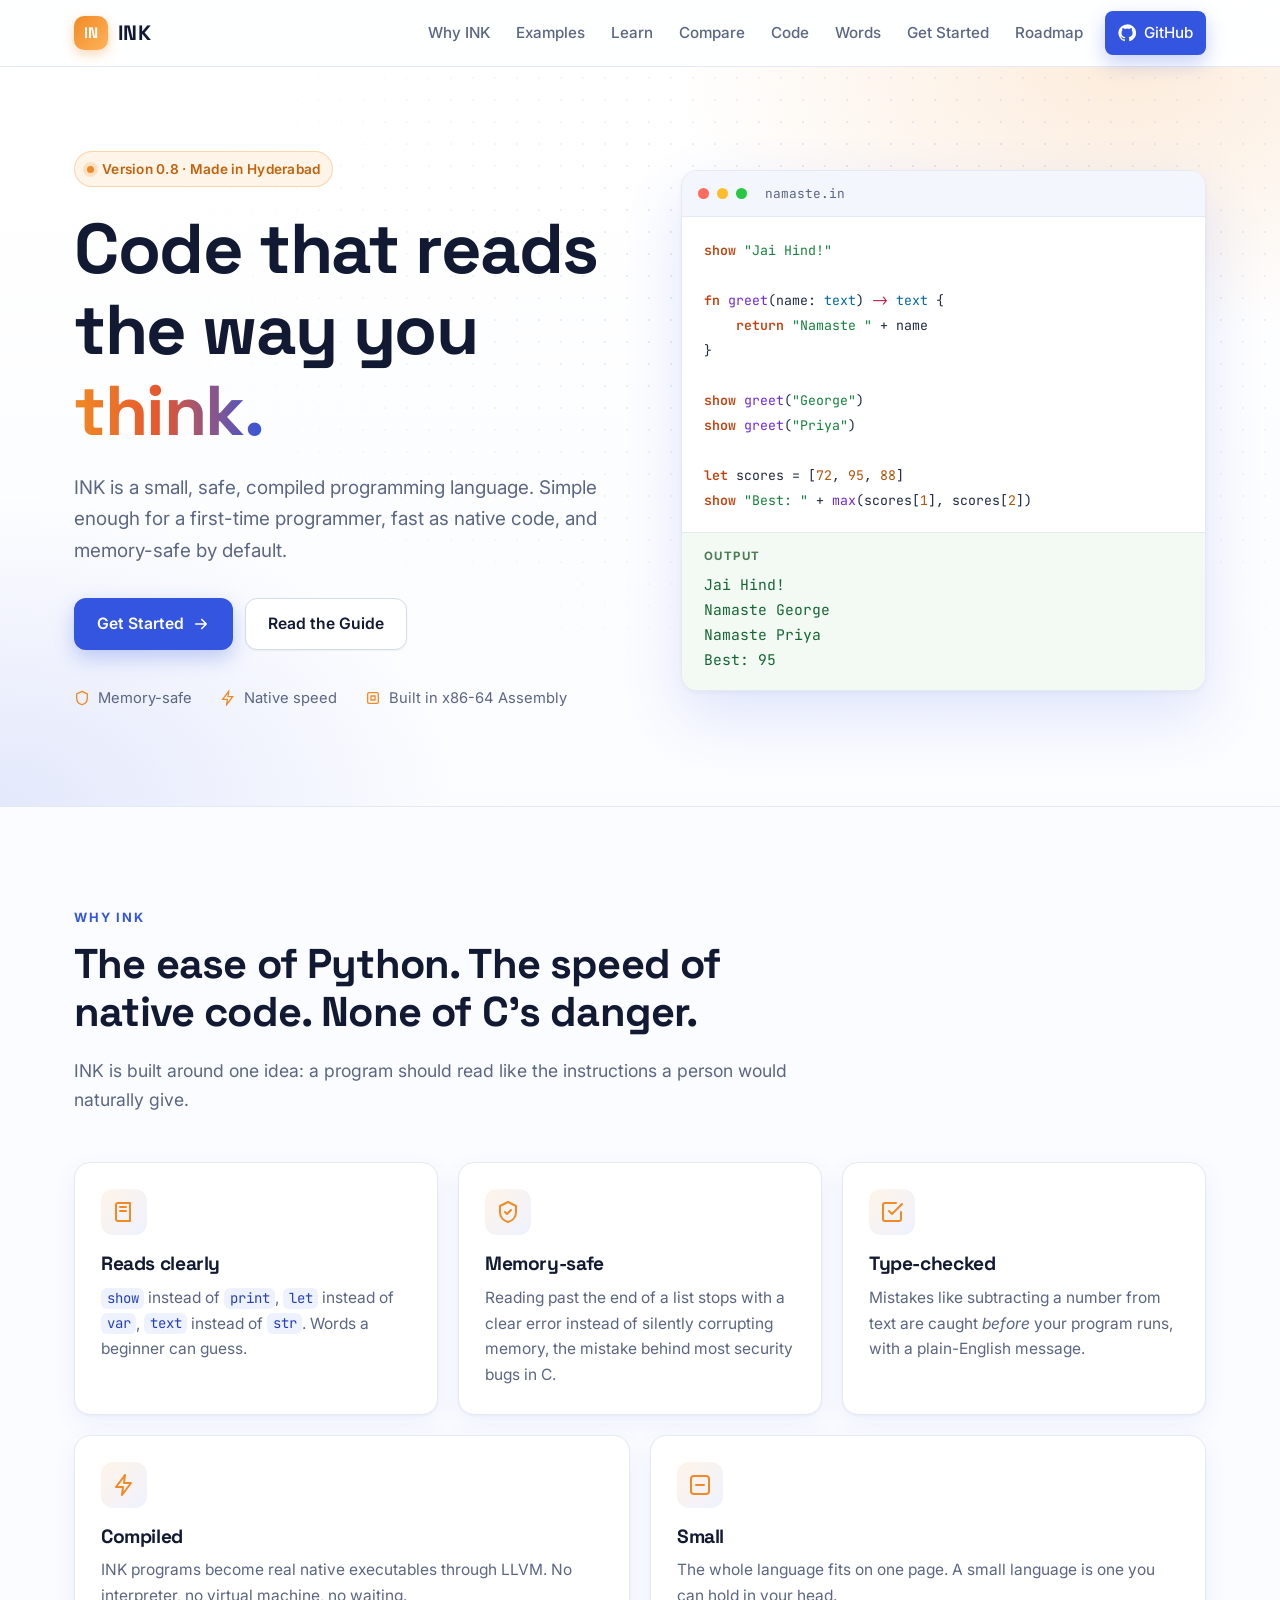
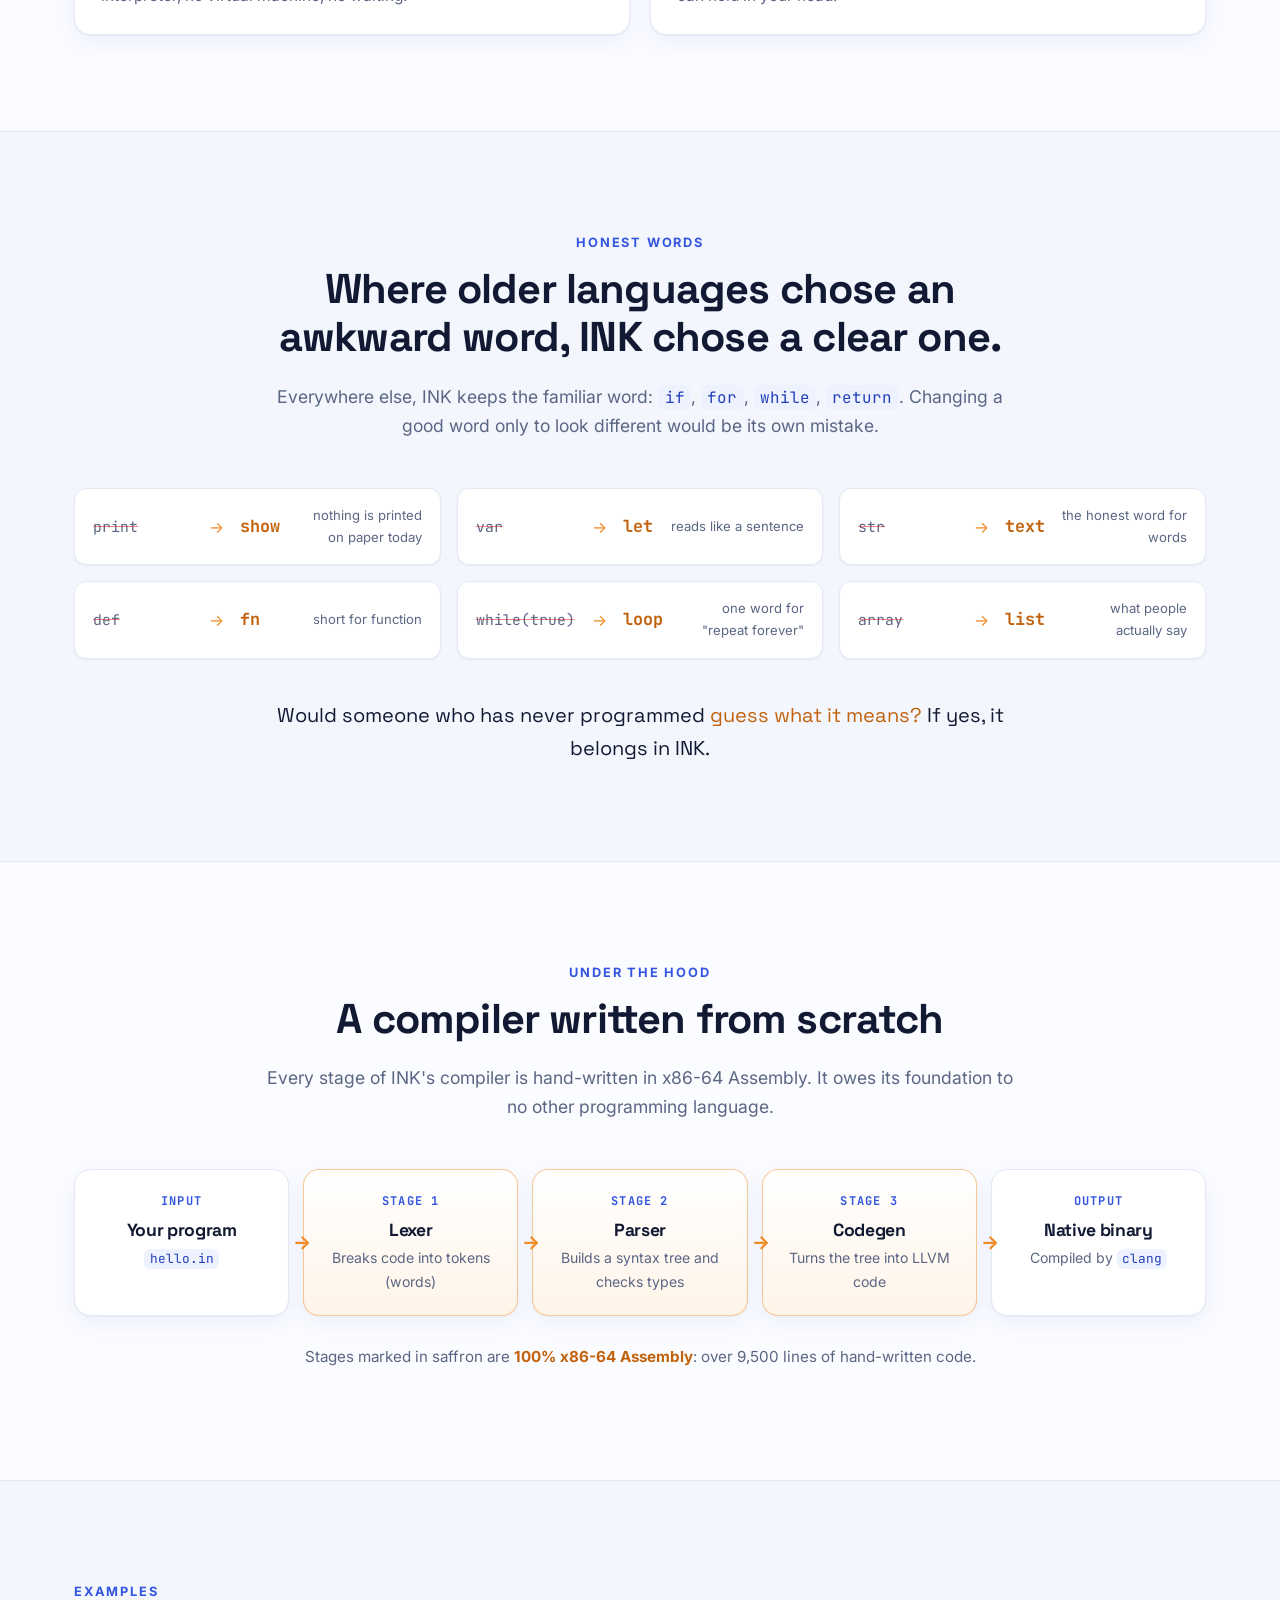
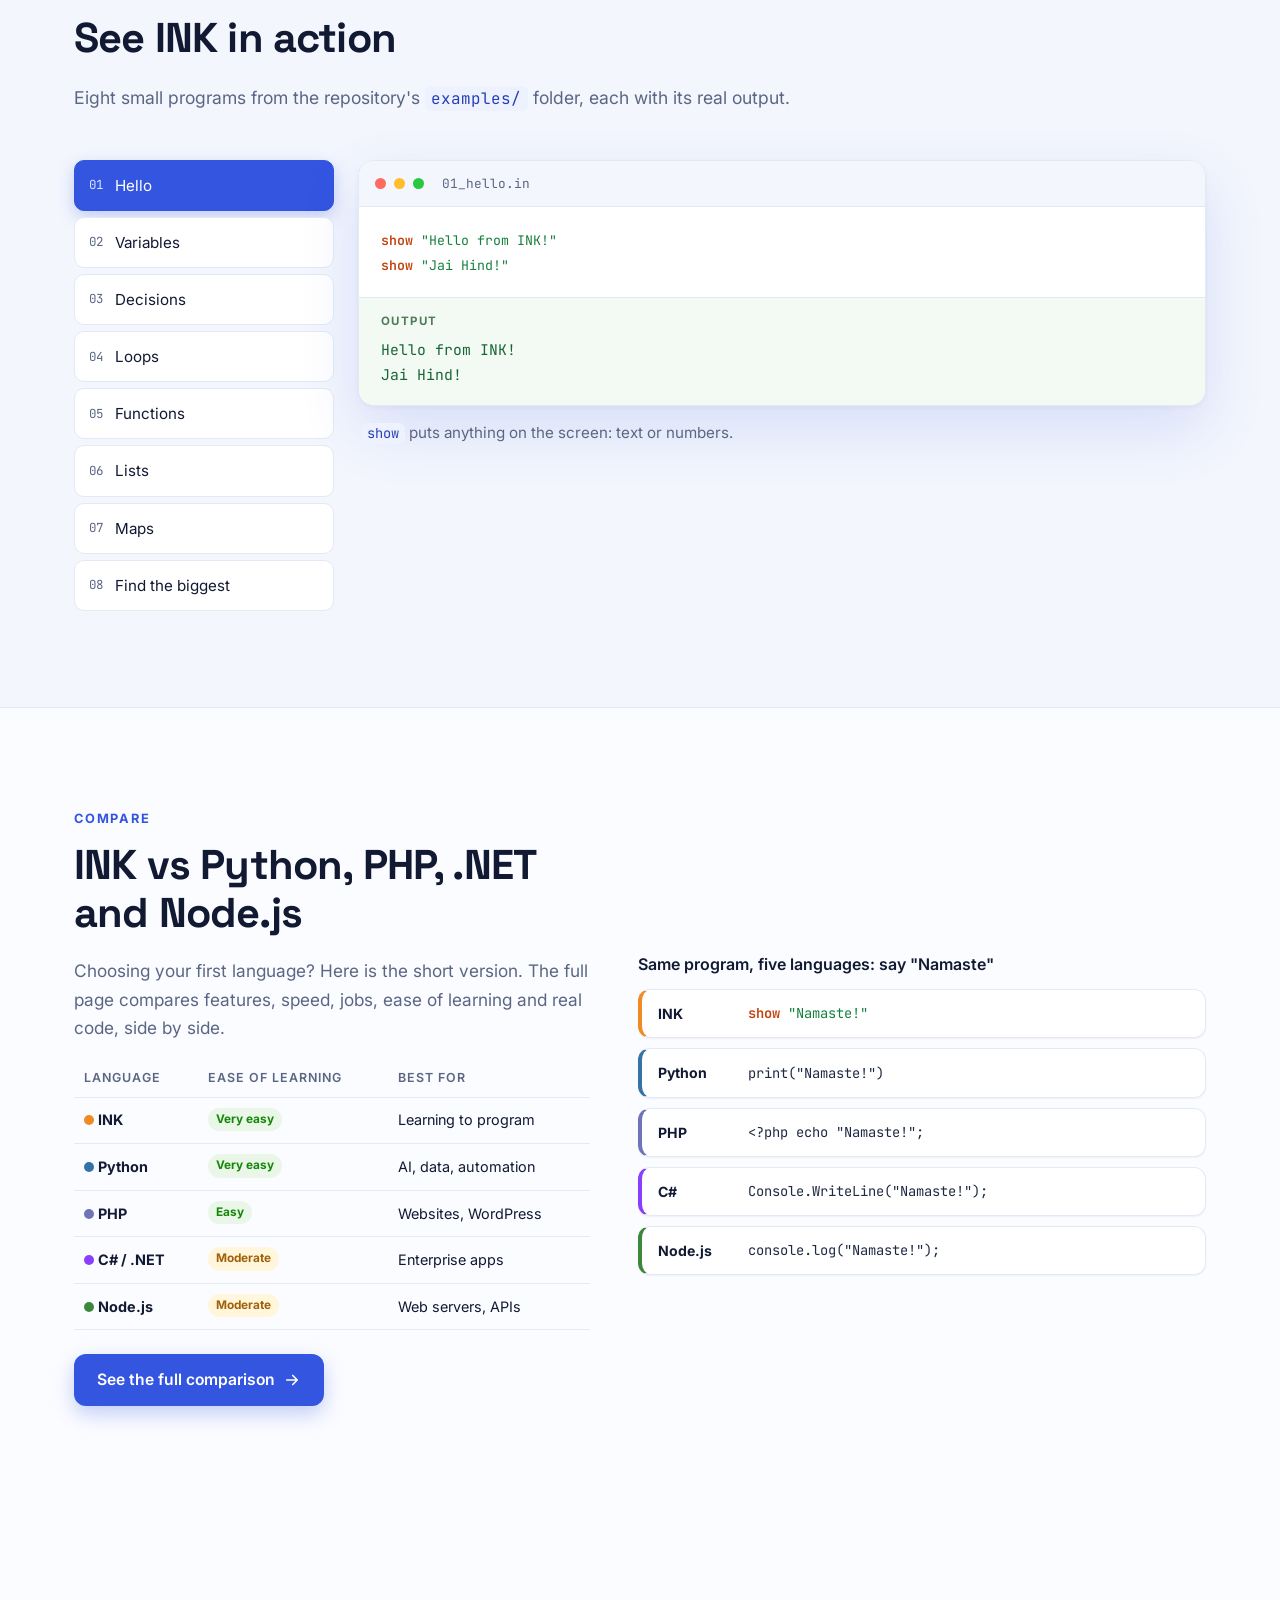
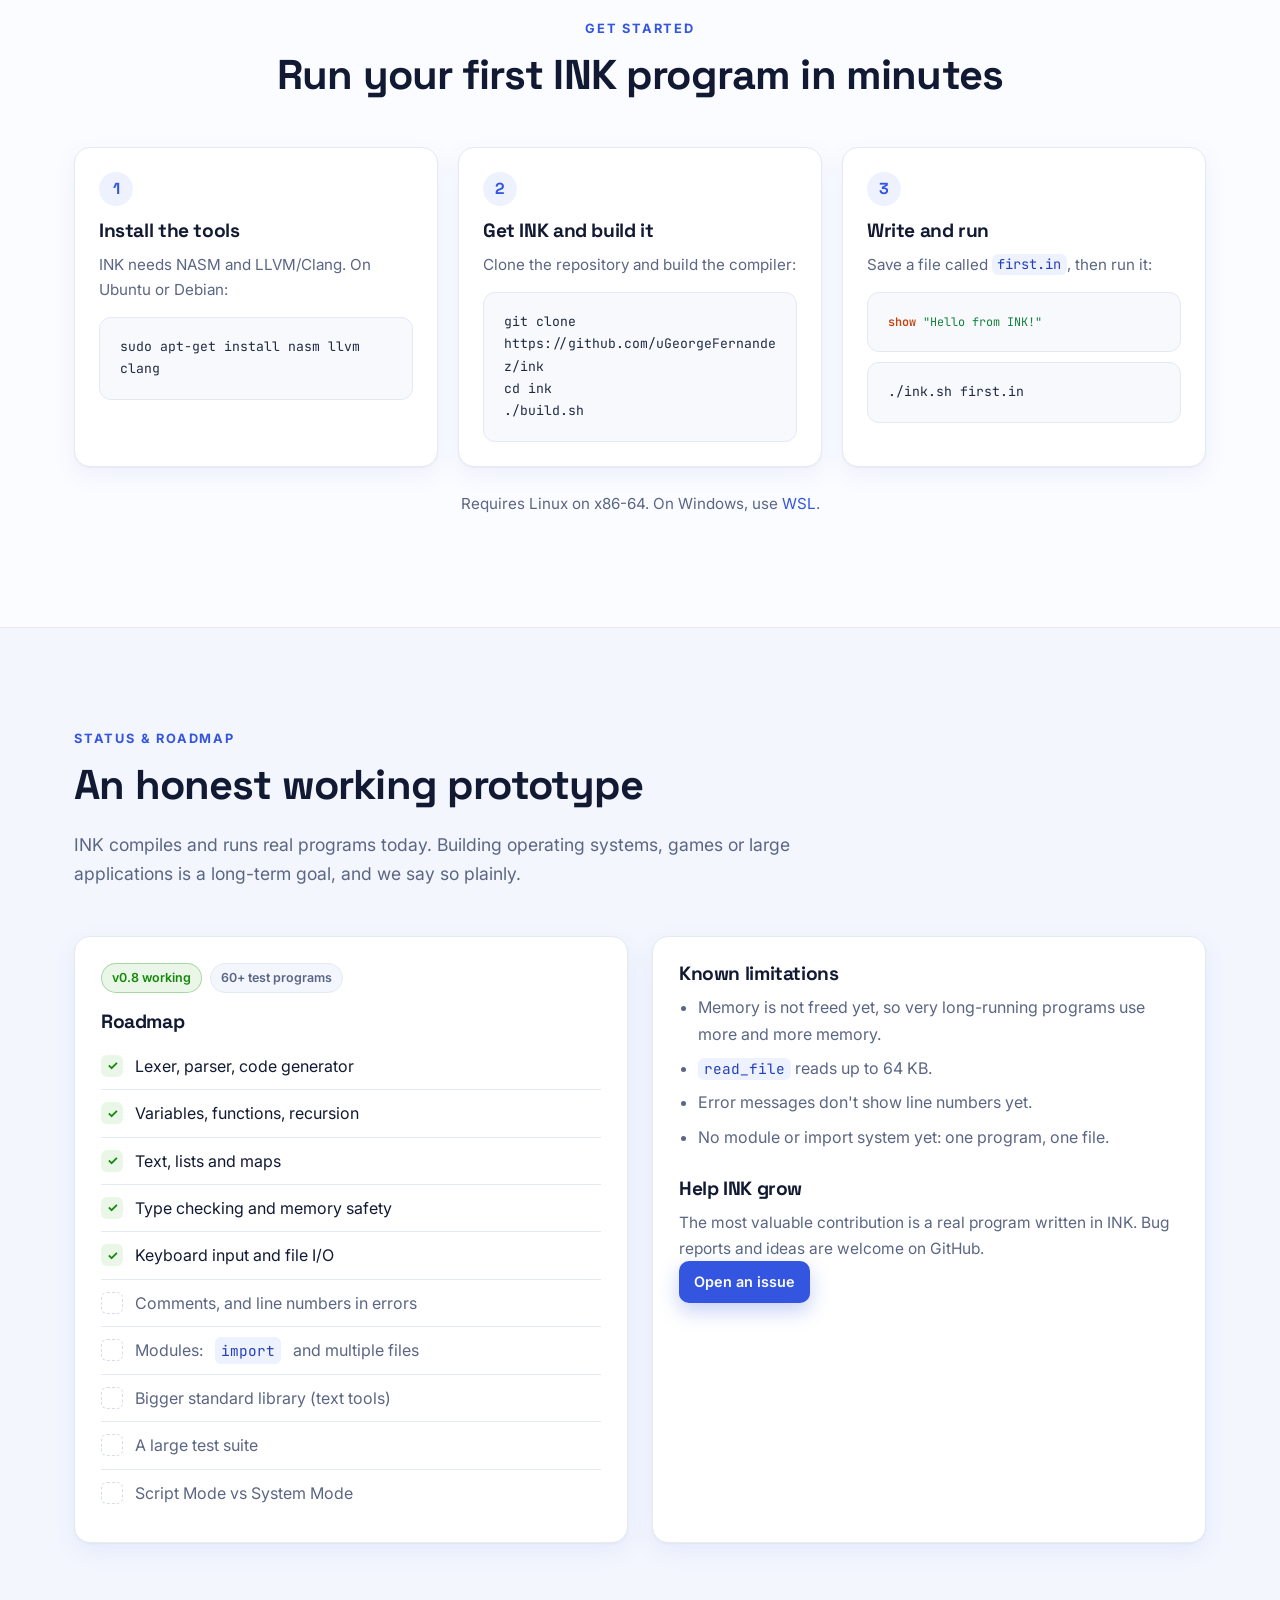
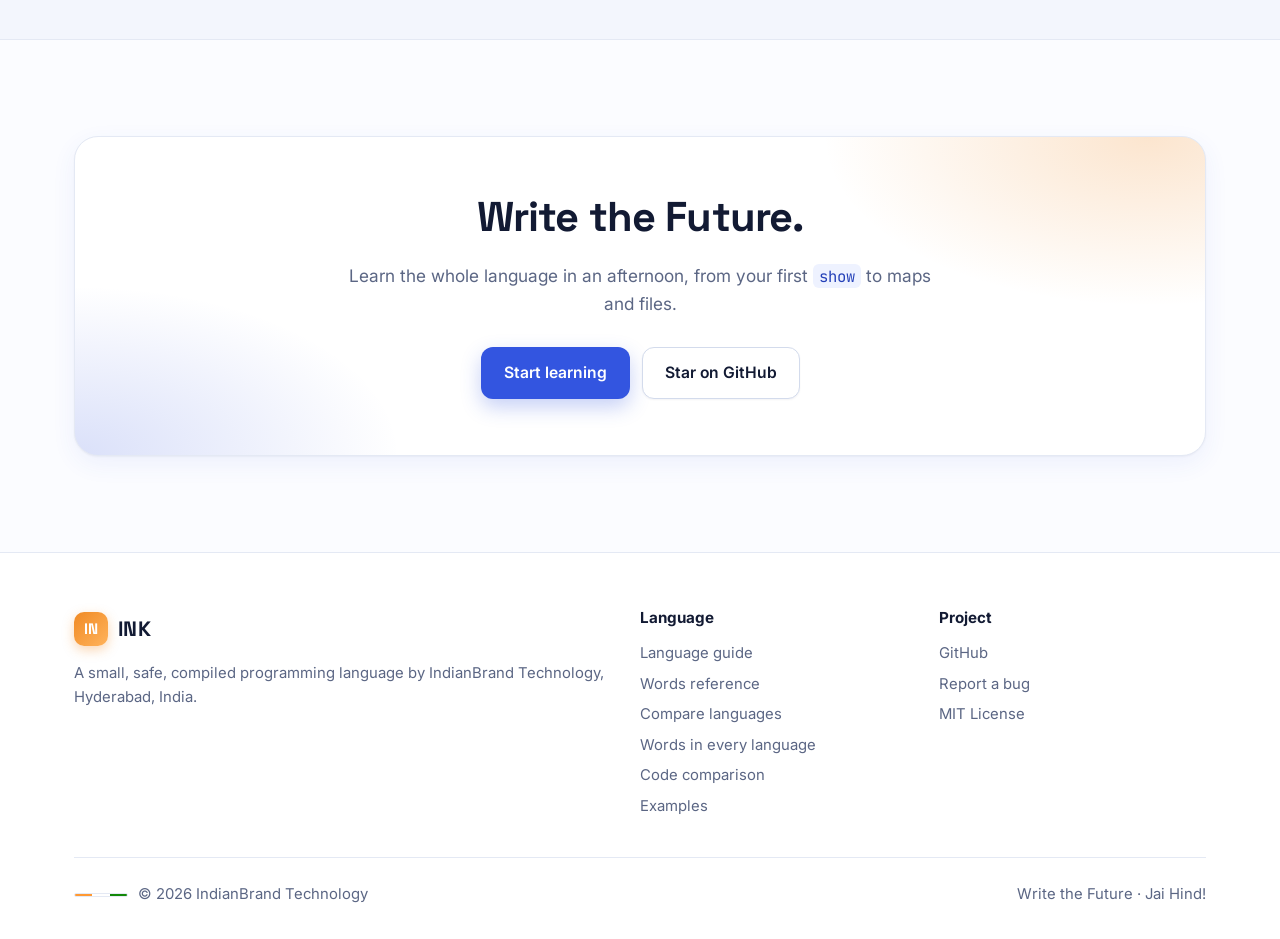
==== website/index.html @ efbe559c "Add Words page: keyword dictionary across all 5 languages Co-Authored-By: Claude Opus 4.8 <noreply@a" ====
<!doctype html>
<html lang="en">
<head>
  <meta charset="utf-8">
  <meta name="viewport" content="width=device-width, initial-scale=1">
  <title>INK — Write the Future</title>
  <meta name="description" content="INK is a small, safe, compiled programming language from IndianBrand Technology, Hyderabad. Code that reads the way you think, compiled to fast native binaries.">
  <meta property="og:title" content="INK — Write the Future">
  <meta property="og:description" content="A small, safe, compiled programming language. Its compiler is written entirely in x86-64 Assembly.">
  <meta name="theme-color" content="#ffffff">
  <link rel="icon" href="data:image/svg+xml,%3Csvg xmlns='http://www.w3.org/2000/svg' viewBox='0 0 32 32'%3E%3Crect width='32' height='32' rx='8' fill='%23f08a24'/%3E%3Ctext x='16' y='22' font-family='Arial' font-weight='800' font-size='16' text-anchor='middle' fill='%23ffffff'%3EIN%3C/text%3E%3C/svg%3E">
  <link rel="preconnect" href="https://fonts.googleapis.com">
  <link rel="preconnect" href="https://fonts.gstatic.com" crossorigin>
  <link href="https://fonts.googleapis.com/css2?family=Inter:wght@400;500;600;700&family=JetBrains+Mono:wght@400;600;700&family=Space+Grotesk:wght@500;600;700&display=swap" rel="stylesheet">
  <link rel="stylesheet" href="assets/style.css">
</head>
<body>

<header class="nav">
  <div class="container nav-inner">
    <a class="brand" href="index.html"><span class="brand-mark">IN</span>INK</a>
    <button class="nav-toggle" aria-label="Open menu" aria-expanded="false">
      <svg viewBox="0 0 24 24" fill="none" stroke="currentColor" stroke-width="2" stroke-linecap="round"><path d="M4 7h16M4 12h16M4 17h16"/></svg>
    </button>
    <nav class="nav-links">
      <a href="#why">Why INK</a>
      <a href="#examples">Examples</a>
      <a href="learn.html">Learn</a>
      <a href="compare.html">Compare</a>
      <a href="code.html">Code</a>
      <a href="words.html">Words</a>
      <a href="#start">Get Started</a>
      <a href="#roadmap">Roadmap</a>
      <a class="btn btn-primary btn-sm" href="https://github.com/uGeorgeFernandez/ink">
        <svg viewBox="0 0 24 24" fill="currentColor"><path d="M12 .5a11.5 11.5 0 0 0-3.64 22.41c.58.1.79-.25.79-.56v-2c-3.2.7-3.88-1.37-3.88-1.37-.53-1.33-1.28-1.69-1.28-1.69-1.05-.72.08-.7.08-.7 1.16.08 1.77 1.19 1.77 1.19 1.03 1.77 2.7 1.26 3.36.96.1-.75.4-1.26.73-1.55-2.55-.29-5.24-1.28-5.24-5.69 0-1.26.45-2.29 1.19-3.1-.12-.29-.52-1.46.11-3.05 0 0 .97-.31 3.17 1.18a11 11 0 0 1 5.77 0c2.2-1.49 3.17-1.18 3.17-1.18.63 1.59.23 2.76.11 3.05.74.81 1.19 1.84 1.19 3.1 0 4.42-2.7 5.4-5.26 5.68.41.36.78 1.06.78 2.14v3.17c0 .31.21.67.8.56A11.5 11.5 0 0 0 12 .5Z"/></svg>
        GitHub
      </a>
    </nav>
  </div>
</header>

<!-- Hero -->
<div class="hero">
  <div class="container hero-grid">
    <div>
      <span class="eyebrow"><span class="dot"></span>Version 0.8 · Made in Hyderabad</span>
      <h1>Code that reads<br>the way you <span class="accent">think.</span></h1>
      <p class="lead">INK is a small, safe, compiled programming language. Simple enough for a first-time programmer, fast as native code, and memory-safe by default.</p>
      <div class="hero-cta">
        <a class="btn btn-primary" href="#start">
          Get Started
          <svg viewBox="0 0 24 24" fill="none" stroke="currentColor" stroke-width="2.2" stroke-linecap="round" stroke-linejoin="round"><path d="M5 12h14M13 6l6 6-6 6"/></svg>
        </a>
        <a class="btn btn-ghost" href="learn.html">Read the Guide</a>
      </div>
      <div class="hero-meta">
        <span><svg viewBox="0 0 24 24" fill="none" stroke="currentColor" stroke-width="2" stroke-linecap="round"><path d="M12 2 4 6v6c0 5 3.4 8.8 8 10 4.6-1.2 8-5 8-10V6l-8-4Z"/></svg>Memory-safe</span>
        <span><svg viewBox="0 0 24 24" fill="none" stroke="currentColor" stroke-width="2" stroke-linecap="round"><path d="M13 2 4 14h7l-1 8 9-12h-7l1-8Z"/></svg>Native speed</span>
        <span><svg viewBox="0 0 24 24" fill="none" stroke="currentColor" stroke-width="2" stroke-linecap="round"><rect x="4" y="4" width="16" height="16" rx="2"/><path d="M9 9h6v6H9z"/></svg>Built in x86-64 Assembly</span>
      </div>
    </div>

    <div class="window" aria-label="INK code example">
      <div class="window-bar"><i></i><i></i><i></i><span class="window-title">namaste.in</span></div>
      <pre><code class="ink">show "Jai Hind!"

fn greet(name: text) -&gt; text {
    return "Namaste " + name
}

show greet("George")
show greet("Priya")

let scores = [72, 95, 88]
show "Best: " + max(scores[1], scores[2])</code></pre>
      <div class="output">
        <span class="output-label">Output</span>
        <pre>Jai Hind!
Namaste George
Namaste Priya
Best: 95</pre>
      </div>
    </div>
  </div>
</div>

<!-- Why -->
<section id="why">
  <div class="container">
    <div class="section-head">
      <span class="kicker">Why INK</span>
      <h2>The ease of Python. The speed of native code. None of C's danger.</h2>
      <p>INK is built around one idea: a program should read like the instructions a person would naturally give.</p>
    </div>
    <div class="features">
      <div class="card">
        <div class="icon"><svg viewBox="0 0 24 24" fill="none" stroke="currentColor" stroke-width="2" stroke-linecap="round" stroke-linejoin="round"><path d="M4 19.5V5a2 2 0 0 1 2-2h12v18H6a2 2 0 0 1-2-1.5Z"/><path d="M8 7h6M8 11h6"/></svg></div>
        <h3>Reads clearly</h3>
        <p><code>show</code> instead of <code>print</code>, <code>let</code> instead of <code>var</code>, <code>text</code> instead of <code>str</code>. Words a beginner can guess.</p>
      </div>
      <div class="card">
        <div class="icon"><svg viewBox="0 0 24 24" fill="none" stroke="currentColor" stroke-width="2" stroke-linecap="round" stroke-linejoin="round"><path d="M12 2 4 6v6c0 5 3.4 8.8 8 10 4.6-1.2 8-5 8-10V6l-8-4Z"/><path d="m9 12 2 2 4-4"/></svg></div>
        <h3>Memory-safe</h3>
        <p>Reading past the end of a list stops with a clear error instead of silently corrupting memory, the mistake behind most security bugs in C.</p>
      </div>
      <div class="card">
        <div class="icon"><svg viewBox="0 0 24 24" fill="none" stroke="currentColor" stroke-width="2" stroke-linecap="round" stroke-linejoin="round"><path d="M9 11l3 3L22 4"/><path d="M21 12v7a2 2 0 0 1-2 2H5a2 2 0 0 1-2-2V5a2 2 0 0 1 2-2h11"/></svg></div>
        <h3>Type-checked</h3>
        <p>Mistakes like subtracting a number from text are caught <em>before</em> your program runs, with a plain-English message.</p>
      </div>
      <div class="card">
        <div class="icon"><svg viewBox="0 0 24 24" fill="none" stroke="currentColor" stroke-width="2" stroke-linecap="round" stroke-linejoin="round"><path d="M13 2 4 14h7l-1 8 9-12h-7l1-8Z"/></svg></div>
        <h3>Compiled</h3>
        <p>INK programs become real native executables through LLVM. No interpreter, no virtual machine, no waiting.</p>
      </div>
      <div class="card">
        <div class="icon"><svg viewBox="0 0 24 24" fill="none" stroke="currentColor" stroke-width="2" stroke-linecap="round" stroke-linejoin="round"><rect x="3" y="3" width="18" height="18" rx="3"/><path d="M8 12h8"/></svg></div>
        <h3>Small</h3>
        <p>The whole language fits on one page. A small language is one you can hold in your head.</p>
      </div>
    </div>
  </div>
</section>

<!-- Words -->
<section class="soft" id="words">
  <div class="container">
    <div class="section-head center">
      <span class="kicker">Honest words</span>
      <h2>Where older languages chose an awkward word, INK chose a clear one.</h2>
      <p>Everywhere else, INK keeps the familiar word: <code>if</code>, <code>for</code>, <code>while</code>, <code>return</code>. Changing a good word only to look different would be its own mistake.</p>
    </div>
    <div class="words">
      <div class="word"><span class="old">print</span><span class="arrow">→</span><span class="new">show</span><span class="why">nothing is printed on paper today</span></div>
      <div class="word"><span class="old">var</span><span class="arrow">→</span><span class="new">let</span><span class="why">reads like a sentence</span></div>
      <div class="word"><span class="old">str</span><span class="arrow">→</span><span class="new">text</span><span class="why">the honest word for words</span></div>
      <div class="word"><span class="old">def</span><span class="arrow">→</span><span class="new">fn</span><span class="why">short for function</span></div>
      <div class="word"><span class="old">while(true)</span><span class="arrow">→</span><span class="new">loop</span><span class="why">one word for "repeat forever"</span></div>
      <div class="word"><span class="old">array</span><span class="arrow">→</span><span class="new">list</span><span class="why">what people actually say</span></div>
    </div>
    <p class="quote">Would someone who has never programmed <span>guess what it means?</span> If yes, it belongs in INK.</p>
  </div>
</section>

<!-- How it works -->
<section id="how">
  <div class="container">
    <div class="section-head center">
      <span class="kicker">Under the hood</span>
      <h2>A compiler written from scratch</h2>
      <p>Every stage of INK's compiler is hand-written in x86-64 Assembly. It owes its foundation to no other programming language.</p>
    </div>
    <div class="pipeline">
      <div class="stage"><div class="num">INPUT</div><h3>Your program</h3><p><code>hello.in</code></p></div>
      <div class="stage asm"><div class="num">STAGE 1</div><h3>Lexer</h3><p>Breaks code into tokens (words)</p></div>
      <div class="stage asm"><div class="num">STAGE 2</div><h3>Parser</h3><p>Builds a syntax tree and checks types</p></div>
      <div class="stage asm"><div class="num">STAGE 3</div><h3>Codegen</h3><p>Turns the tree into LLVM code</p></div>
      <div class="stage"><div class="num">OUTPUT</div><h3>Native binary</h3><p>Compiled by <code>clang</code></p></div>
    </div>
    <p class="pipeline-note">Stages marked in saffron are <b>100% x86-64 Assembly</b>: over 9,500 lines of hand-written code.</p>
  </div>
</section>

<!-- Examples -->
<section class="soft" id="examples">
  <div class="container">
    <div class="section-head">
      <span class="kicker">Examples</span>
      <h2>See INK in action</h2>
      <p>Eight small programs from the repository's <code>examples/</code> folder, each with its real output.</p>
    </div>
    <div class="examples">
      <div class="ex-tabs" role="tablist">
        <button class="ex-tab active" data-target="ex1" role="tab" aria-selected="true"><span class="n">01</span>Hello</button>
        <button class="ex-tab" data-target="ex2" role="tab"><span class="n">02</span>Variables</button>
        <button class="ex-tab" data-target="ex3" role="tab"><span class="n">03</span>Decisions</button>
        <button class="ex-tab" data-target="ex4" role="tab"><span class="n">04</span>Loops</button>
        <button class="ex-tab" data-target="ex5" role="tab"><span class="n">05</span>Functions</button>
        <button class="ex-tab" data-target="ex6" role="tab"><span class="n">06</span>Lists</button>
        <button class="ex-tab" data-target="ex7" role="tab"><span class="n">07</span>Maps</button>
        <button class="ex-tab" data-target="ex8" role="tab"><span class="n">08</span>Find the biggest</button>
      </div>
      <div>
        <div class="ex-panel active" id="ex1">
          <div class="window">
            <div class="window-bar"><i></i><i></i><i></i><span class="window-title">01_hello.in</span></div>
            <pre><code class="ink">show "Hello from INK!"
show "Jai Hind!"</code></pre>
            <div class="output"><span class="output-label">Output</span><pre>Hello from INK!
Jai Hind!</pre></div>
          </div>
          <p class="desc"><code>show</code> puts anything on the screen: text or numbers.</p>
        </div>
        <div class="ex-panel" id="ex2">
          <div class="window">
            <div class="window-bar"><i></i><i></i><i></i><span class="window-title">02_variables.in</span></div>
            <pre><code class="ink">let name = "George"
let age = 30
show "Name: " + name
show "Age: " + age</code></pre>
            <div class="output"><span class="output-label">Output</span><pre>Name: George
Age: 30</pre></div>
          </div>
          <p class="desc"><code>let</code> stores a value. Adding a number to text turns it into text automatically.</p>
        </div>
        <div class="ex-panel" id="ex3">
          <div class="window">
            <div class="window-bar"><i></i><i></i><i></i><span class="window-title">03_decisions.in</span></div>
            <pre><code class="ink">let marks = 75
if marks &gt; 90 {
    show "Grade A"
} else if marks &gt; 60 {
    show "Grade B"
} else {
    show "Fail"
}</code></pre>
            <div class="output"><span class="output-label">Output</span><pre>Grade B</pre></div>
          </div>
          <p class="desc"><code>if</code>, <code>else if</code> and <code>else</code> read exactly like plain English.</p>
        </div>
        <div class="ex-panel" id="ex4">
          <div class="window">
            <div class="window-bar"><i></i><i></i><i></i><span class="window-title">04_loops.in</span></div>
            <pre><code class="ink">for i in 0..5 {
    show i
}</code></pre>
            <div class="output"><span class="output-label">Output</span><pre>0
1
2
3
4</pre></div>
          </div>
          <p class="desc">The range <code>0..5</code> counts up to, but not including, 5.</p>
        </div>
        <div class="ex-panel" id="ex5">
          <div class="window">
            <div class="window-bar"><i></i><i></i><i></i><span class="window-title">05_functions.in</span></div>
            <pre><code class="ink">fn add(a: int, b: int) -&gt; int {
    return a + b
}
show add(5, 3)</code></pre>
            <div class="output"><span class="output-label">Output</span><pre>8</pre></div>
          </div>
          <p class="desc"><code>fn</code> defines a function. <code>-&gt;</code> reads as "gives back".</p>
        </div>
        <div class="ex-panel" id="ex6">
          <div class="window">
            <div class="window-bar"><i></i><i></i><i></i><span class="window-title">06_lists.in</span></div>
            <pre><code class="ink">let scores = [10, 20, 30, 40]
show len(scores)
show sum(scores)
show scores[0]</code></pre>
            <div class="output"><span class="output-label">Output</span><pre>4
100
10</pre></div>
          </div>
          <p class="desc">Lists hold values in order. Positions start at 0, and <code>len</code> and <code>sum</code> are built in.</p>
        </div>
        <div class="ex-panel" id="ex7">
          <div class="window">
            <div class="window-bar"><i></i><i></i><i></i><span class="window-title">07_maps.in</span></div>
            <pre><code class="ink">let city = {"George": "Hyderabad", "Priya": "Delhi"}
show city["George"]
show "Priya lives in " + city["Priya"]</code></pre>
            <div class="output"><span class="output-label">Output</span><pre>Hyderabad
Priya lives in Delhi</pre></div>
          </div>
          <p class="desc">Maps look up a value by name instead of by position.</p>
        </div>
        <div class="ex-panel" id="ex8">
          <div class="window">
            <div class="window-bar"><i></i><i></i><i></i><span class="window-title">08_biggest.in</span></div>
            <pre><code class="ink">fn biggest(xs: list) -&gt; int {
    let best = xs[0]
    let i = 1
    while i &lt; len(xs) {
        best = max(best, xs[i])
        i = i + 1
    }
    return best
}
let data = [3, 9, 2, 15, 7]
show biggest(data)</code></pre>
            <div class="output"><span class="output-label">Output</span><pre>15</pre></div>
          </div>
          <p class="desc">A real little program: functions, lists, a <code>while</code> loop and the built-in <code>max</code>.</p>
        </div>
      </div>
    </div>
  </div>
</section>

<!-- Compare teaser -->
<section id="compare">
  <div class="container compare-teaser">
    <div>
      <span class="kicker">Compare</span>
      <h2>INK vs Python, PHP, .NET and Node.js</h2>
      <p style="color:var(--text-muted);font-size:1.08rem">Choosing your first language? Here is the short version. The full page compares features, speed, jobs, ease of learning and real code, side by side.</p>
      <table class="mini-table">
        <thead><tr><th>Language</th><th>Ease of learning</th><th>Best for</th></tr></thead>
        <tbody>
          <tr class="c-ink"><td><span class="lang-dot"></span> <b>INK</b></td><td><span class="lvl hi">Very easy</span></td><td>Learning to program</td></tr>
          <tr class="c-py"><td><span class="lang-dot"></span> <b>Python</b></td><td><span class="lvl hi">Very easy</span></td><td>AI, data, automation</td></tr>
          <tr class="c-php"><td><span class="lang-dot"></span> <b>PHP</b></td><td><span class="lvl hi">Easy</span></td><td>Websites, WordPress</td></tr>
          <tr class="c-cs"><td><span class="lang-dot"></span> <b>C# / .NET</b></td><td><span class="lvl mid">Moderate</span></td><td>Enterprise apps</td></tr>
          <tr class="c-node"><td><span class="lang-dot"></span> <b>Node.js</b></td><td><span class="lvl mid">Moderate</span></td><td>Web servers, APIs</td></tr>
        </tbody>
      </table>
      <p style="margin-top:24px"><a class="btn btn-primary" href="compare.html">See the full comparison
        <svg viewBox="0 0 24 24" fill="none" stroke="currentColor" stroke-width="2.2" stroke-linecap="round" stroke-linejoin="round"><path d="M5 12h14M13 6l6 6-6 6"/></svg></a></p>
    </div>
    <div>
      <p style="font-weight:600;margin-bottom:12px">Same program, five languages: say "Namaste"</p>
      <div class="teaser-list">
        <div class="teaser-row c-ink"><b>INK</b><code class="ink">show "Namaste!"</code></div>
        <div class="teaser-row c-py"><b>Python</b><code>print("Namaste!")</code></div>
        <div class="teaser-row c-php"><b>PHP</b><code>&lt;?php echo "Namaste!";</code></div>
        <div class="teaser-row c-cs"><b>C#</b><code>Console.WriteLine("Namaste!");</code></div>
        <div class="teaser-row c-node"><b>Node.js</b><code>console.log("Namaste!");</code></div>
      </div>
    </div>
  </div>
</section>

<!-- Get started -->
<section id="start">
  <div class="container">
    <div class="section-head center">
      <span class="kicker">Get started</span>
      <h2>Run your first INK program in minutes</h2>
    </div>
    <div class="steps">
      <div class="step">
        <h3>Install the tools</h3>
        <p>INK needs NASM and LLVM/Clang. On Ubuntu or Debian:</p>
        <pre class="code">sudo apt-get install nasm llvm clang</pre>
      </div>
      <div class="step">
        <h3>Get INK and build it</h3>
        <p>Clone the repository and build the compiler:</p>
        <pre class="code">git clone https://github.com/uGeorgeFernandez/ink
cd ink
./build.sh</pre>
      </div>
      <div class="step">
        <h3>Write and run</h3>
        <p>Save a file called <code>first.in</code>, then run it:</p>
        <pre class="code"><code class="ink">show "Hello from INK!"</code></pre>
        <pre class="code" style="margin-top:10px">./ink.sh first.in</pre>
      </div>
    </div>
    <p class="req">Requires Linux on x86-64. On Windows, use <a href="https://learn.microsoft.com/windows/wsl/install">WSL</a>.</p>
  </div>
</section>

<!-- Status & roadmap -->
<section class="soft" id="roadmap">
  <div class="container">
    <div class="section-head">
      <span class="kicker">Status &amp; roadmap</span>
      <h2>An honest working prototype</h2>
      <p>INK compiles and runs real programs today. Building operating systems, games or large applications is a long-term goal, and we say so plainly.</p>
    </div>
    <div class="status-grid">
      <div class="card">
        <div class="badge-row"><span class="pill ok">v0.8 working</span><span class="pill">60+ test programs</span></div>
        <h3>Roadmap</h3>
        <ul class="roadmap">
          <li class="done"><span class="chk">✓</span>Lexer, parser, code generator</li>
          <li class="done"><span class="chk">✓</span>Variables, functions, recursion</li>
          <li class="done"><span class="chk">✓</span>Text, lists and maps</li>
          <li class="done"><span class="chk">✓</span>Type checking and memory safety</li>
          <li class="done"><span class="chk">✓</span>Keyboard input and file I/O</li>
          <li class="todo"><span class="chk"></span>Comments, and line numbers in errors</li>
          <li class="todo"><span class="chk"></span>Modules: <code>import</code> and multiple files</li>
          <li class="todo"><span class="chk"></span>Bigger standard library (text tools)</li>
          <li class="todo"><span class="chk"></span>A large test suite</li>
          <li class="todo"><span class="chk"></span>Script Mode vs System Mode</li>
        </ul>
      </div>
      <div class="card">
        <h3>Known limitations</h3>
        <ul class="limits">
          <li>Memory is not freed yet, so very long-running programs use more and more memory.</li>
          <li><code>read_file</code> reads up to 64 KB.</li>
          <li>Error messages don't show line numbers yet.</li>
          <li>No module or import system yet: one program, one file.</li>
        </ul>
        <h3 style="margin-top:28px">Help INK grow</h3>
        <p class="muted" style="color:var(--text-muted)">The most valuable contribution is a real program written in INK. Bug reports and ideas are welcome on GitHub.</p>
        <a class="btn btn-primary btn-sm" href="https://github.com/uGeorgeFernandez/ink/issues">Open an issue</a>
      </div>
    </div>
  </div>
</section>

<!-- CTA -->
<section>
  <div class="container">
    <div class="cta-band">
      <h2>Write the Future.</h2>
      <p>Learn the whole language in an afternoon, from your first <code>show</code> to maps and files.</p>
      <div class="hero-cta">
        <a class="btn btn-primary" href="learn.html">Start learning</a>
        <a class="btn btn-ghost" href="https://github.com/uGeorgeFernandez/ink">Star on GitHub</a>
      </div>
    </div>
  </div>
</section>

<footer>
  <div class="container">
    <div class="foot-grid">
      <div>
        <a class="brand" href="index.html"><span class="brand-mark">IN</span>INK</a>
        <p>A small, safe, compiled programming language by IndianBrand Technology, Hyderabad, India.</p>
      </div>
      <div>
        <h4>Language</h4>
        <a href="learn.html">Language guide</a>
        <a href="learn.html#reference">Words reference</a>
        <a href="compare.html">Compare languages</a>
        <a href="words.html">Words in every language</a>
        <a href="code.html">Code comparison</a>
        <a href="#examples">Examples</a>
      </div>
      <div>
        <h4>Project</h4>
        <a href="https://github.com/uGeorgeFernandez/ink">GitHub</a>
        <a href="https://github.com/uGeorgeFernandez/ink/issues">Report a bug</a>
        <a href="https://github.com/uGeorgeFernandez/ink/blob/main/LICENSE">MIT License</a>
      </div>
    </div>
    <div class="foot-bottom">
      <span><span class="tricolor"><i></i><i></i><i></i></span>© <span id="year">2026</span> IndianBrand Technology</span>
      <span>Write the Future · Jai Hind!</span>
    </div>
  </div>
</footer>

<script src="assets/site.js"></script>
</body>
</html>
---- website/assets/style.css ----
/* INK website: modern light theme */
:root {
  --primary: #3355e0;
  --primary-deep: #2440b8;
  --primary-soft: #eef2ff;
  --saffron: #f08a24;
  --saffron-soft: #fff4e8;
  --green: #138808;
  --green-soft: #eaf7e8;

  --bg: #fbfcff;
  --bg-soft: #f3f6fd;
  --surface: #ffffff;
  --border: #e4e9f4;
  --border-strong: #d3dbec;
  --text: #121a33;
  --text-muted: #5b6684;

  --code-bg: #f8f9fd;
  --code-border: #e4e9f4;
  --code-text: #1f2a44;
  --out-bg: #f2faf3;
  --out-text: #166534;

  --radius: 16px;
  --shadow-sm: 0 1px 2px rgba(18, 26, 51, .05);
  --shadow: 0 1px 2px rgba(18, 26, 51, .04), 0 8px 24px rgba(51, 85, 224, .07);
  --shadow-lg: 0 2px 4px rgba(18, 26, 51, .04), 0 24px 60px rgba(51, 85, 224, .14);
  --maxw: 1180px;
  --font: "Inter", system-ui, -apple-system, "Segoe UI", Roboto, sans-serif;
  --display: "Space Grotesk", var(--font);
  --mono: "JetBrains Mono", ui-monospace, "Cascadia Code", Consolas, monospace;
}

*, *::before, *::after { box-sizing: border-box; }
html { scroll-behavior: smooth; scroll-padding-top: 84px; }
body {
  margin: 0;
  font-family: var(--font);
  font-size: 16px;
  line-height: 1.65;
  color: var(--text);
  background: var(--bg);
  -webkit-font-smoothing: antialiased;
  overflow-x: hidden;
}
a { color: var(--primary); text-decoration: none; }
a:hover { text-decoration: underline; }
h1, h2, h3, h4 { font-family: var(--display); line-height: 1.15; margin: 0 0 .5em; letter-spacing: -.02em; color: var(--text); }
h2 { font-size: clamp(1.8rem, 3.6vw, 2.6rem); }
h3 { font-size: 1.2rem; }
p { margin: 0 0 1em; }
code { font-family: var(--mono); font-size: .9em; }
:not(pre) > code {
  background: var(--primary-soft);
  color: var(--primary-deep);
  padding: .1em .4em;
  border-radius: 6px;
}

.container { max-width: var(--maxw); margin: 0 auto; padding: 0 24px; }
@media (max-width: 600px) { .container { padding: 0 16px; } }

/* ---------- Nav ---------- */
.nav {
  position: sticky; top: 0; z-index: 50;
  background: rgba(255, 255, 255, .82);
  backdrop-filter: saturate(180%) blur(14px);
  -webkit-backdrop-filter: saturate(180%) blur(14px);
  border-bottom: 1px solid var(--border);
}
.nav-inner { display: flex; align-items: center; gap: 24px; height: 66px; }
.brand { display: flex; align-items: center; gap: 10px; color: var(--text); font-family: var(--display); font-weight: 700; font-size: 1.3rem; letter-spacing: .02em; }
.brand:hover { text-decoration: none; }
.brand-mark {
  width: 34px; height: 34px; border-radius: 10px;
  display: grid; place-items: center;
  background: linear-gradient(135deg, var(--saffron), #ffb35c);
  color: #fff; font-size: .95rem; font-weight: 800;
  box-shadow: 0 4px 12px rgba(240, 138, 36, .35);
}
.nav-links { display: flex; gap: 2px; margin-left: auto; align-items: center; }
.nav-links a {
  color: var(--text-muted); font-size: .95rem; font-weight: 500;
  padding: 8px 12px; border-radius: 8px;
}
.nav-links a:hover { color: var(--text); background: var(--bg-soft); text-decoration: none; }
.nav-links a.active { color: var(--primary); background: var(--primary-soft); }
.nav-links .btn { margin-left: 8px; }
.nav-toggle { display: none; margin-left: auto; background: none; border: 0; color: var(--text); padding: 8px; cursor: pointer; }
.nav-toggle svg { width: 26px; height: 26px; }
@media (max-width: 900px) {
  .nav-toggle { display: block; }
  .nav-links {
    display: none; position: absolute; left: 0; right: 0; top: 66px;
    flex-direction: column; align-items: stretch; gap: 2px;
    background: #fff; padding: 12px 16px 20px;
    border-bottom: 1px solid var(--border); box-shadow: var(--shadow);
  }
  .nav-links.open { display: flex; }
  .nav-links .btn { margin: 8px 0 0; justify-content: center; }
}

/* ---------- Buttons ---------- */
.btn {
  display: inline-flex; align-items: center; gap: 8px;
  font-weight: 600; font-size: .98rem;
  padding: 12px 22px; border-radius: 12px;
  border: 1px solid transparent; cursor: pointer;
  transition: transform .15s ease, background .15s ease, box-shadow .15s ease;
}
.btn:hover { text-decoration: none; transform: translateY(-1px); }
.btn svg { width: 18px; height: 18px; }
.btn-primary { background: var(--primary); color: #fff !important; box-shadow: 0 8px 20px rgba(51, 85, 224, .28); }
.btn-primary:hover { background: var(--primary-deep); }
.btn-ghost { background: #fff; color: var(--text) !important; border-color: var(--border-strong); box-shadow: var(--shadow-sm); }
.btn-ghost:hover { border-color: var(--primary); color: var(--primary) !important; }
.btn-sm { padding: 8px 14px; font-size: .9rem; border-radius: 10px; }

/* ---------- Hero ---------- */
.hero {
  position: relative; overflow: hidden;
  background:
    radial-gradient(700px 420px at 88% 0%, rgba(240, 138, 36, .16), transparent 65%),
    radial-gradient(700px 480px at 0% 100%, rgba(51, 85, 224, .12), transparent 65%),
    linear-gradient(180deg, #ffffff, var(--bg));
  padding: 84px 0 96px;
  border-bottom: 1px solid var(--border);
}
.hero::after {
  content: ""; position: absolute; inset: 0; pointer-events: none;
  background-image: radial-gradient(rgba(51, 85, 224, .14) 1px, transparent 1px);
  background-size: 22px 22px;
  mask-image: radial-gradient(ellipse at 70% 30%, #000 10%, transparent 60%);
  -webkit-mask-image: radial-gradient(ellipse at 70% 30%, #000 10%, transparent 60%);
}
.hero-grid { position: relative; z-index: 1; display: grid; grid-template-columns: 1.05fr 1fr; gap: 56px; align-items: center; }
.eyebrow {
  display: inline-flex; align-items: center; gap: 8px;
  font-size: .85rem; font-weight: 600; letter-spacing: .02em;
  color: #c2620c; background: var(--saffron-soft);
  border: 1px solid rgba(240, 138, 36, .3);
  padding: 6px 12px; border-radius: 999px; margin-bottom: 22px;
}
.eyebrow .dot { width: 7px; height: 7px; border-radius: 50%; background: var(--saffron); box-shadow: 0 0 0 4px rgba(240, 138, 36, .18); }
.hero h1 { font-size: clamp(2.6rem, 6vw, 4.4rem); margin-bottom: 20px; }
.accent {
  background: linear-gradient(90deg, var(--saffron), #e5572f 45%, var(--primary));
  -webkit-background-clip: text; background-clip: text; color: transparent;
}
.hero .lead { font-size: 1.18rem; color: var(--text-muted); max-width: 34em; margin-bottom: 32px; }
.hero-cta { display: flex; flex-wrap: wrap; gap: 12px; margin-bottom: 36px; }
.hero-meta { display: flex; flex-wrap: wrap; gap: 10px 28px; color: var(--text-muted); font-size: .92rem; }
.hero-meta span { display: inline-flex; align-items: center; gap: 8px; }
.hero-meta svg { width: 16px; height: 16px; color: var(--saffron); }
@media (max-width: 960px) {
  .hero { padding: 56px 0 64px; }
  .hero-grid { grid-template-columns: 1fr; gap: 40px; }
}

/* ---------- Code windows ---------- */
.window {
  background: var(--surface);
  border: 1px solid var(--border);
  border-radius: var(--radius);
  box-shadow: var(--shadow-lg);
  overflow: hidden;
  color: var(--code-text);
  min-width: 0;
}
.window-bar {
  display: flex; align-items: center; gap: 8px;
  padding: 12px 16px; border-bottom: 1px solid var(--border);
  background: var(--bg-soft);
}
.window-bar i { width: 11px; height: 11px; border-radius: 50%; background: #d7deee; display: block; }
.window-bar i:nth-child(1) { background: #ff6b5f; }
.window-bar i:nth-child(2) { background: #ffbd2e; }
.window-bar i:nth-child(3) { background: #28c840; }
.window-title { margin-left: 10px; font-family: var(--mono); font-size: .8rem; color: var(--text-muted); }
.window pre { margin: 0; padding: 20px 22px; overflow-x: auto; font-family: var(--mono); font-size: .92rem; line-height: 1.7; background: var(--surface); }
.output {
  border-top: 1px solid var(--border); background: var(--out-bg);
  padding: 14px 22px 18px; font-family: var(--mono); font-size: .88rem;
}
.output-label { display: block; font-size: .72rem; letter-spacing: .12em; text-transform: uppercase; color: #4d7c57; margin-bottom: 6px; font-family: var(--font); font-weight: 700; }
.output pre { padding: 0; color: var(--out-text); background: transparent; }

pre.code {
  background: var(--code-bg); color: var(--code-text);
  border: 1px solid var(--code-border); border-radius: 12px;
  padding: 18px 20px; margin: 0 0 1.2em; overflow-x: auto;
  font-family: var(--mono); font-size: .9rem; line-height: 1.7;
}
pre.code.out { color: var(--out-text); background: var(--out-bg); border-color: #d4ecd8; }
pre.code.out::before { content: "Output"; display: block; font-family: var(--font); font-size: .7rem; letter-spacing: .12em; text-transform: uppercase; color: #4d7c57; font-weight: 700; margin-bottom: 4px; }

/* syntax tokens (light) */
.t-kw { color: #c2410c; font-weight: 600; }
.t-ty { color: #0369a1; }
.t-fn { color: #6d28d9; }
.t-st { color: #15803d; }
.t-nu { color: #b45309; }
.t-co { color: #8a94ad; font-style: italic; }
.t-op { color: #be123c; }
.t-va { color: #1d4ed8; }

/* ---------- Sections ---------- */
section { padding: 96px 0; }
section.soft { background: var(--bg-soft); border-top: 1px solid var(--border); border-bottom: 1px solid var(--border); }
@media (max-width: 700px) { section { padding: 64px 0; } }
.section-head { max-width: 760px; margin-bottom: 48px; }
.section-head.center { margin-left: auto; margin-right: auto; text-align: center; }
.kicker { display: inline-block; font-size: .8rem; font-weight: 700; letter-spacing: .14em; text-transform: uppercase; color: var(--primary); margin-bottom: 12px; }
.section-head p { color: var(--text-muted); font-size: 1.1rem; }

/* features */
.features { display: grid; grid-template-columns: repeat(6, 1fr); gap: 20px; }
.features .card { grid-column: span 2; }
.features .card:nth-child(n+4) { grid-column: span 3; }
@media (max-width: 760px) { .features { grid-template-columns: 1fr; } .features .card, .features .card:nth-child(n+4) { grid-column: auto; } }
.card {
  background: var(--surface); border: 1px solid var(--border);
  border-radius: var(--radius); padding: 26px; box-shadow: var(--shadow);
  transition: transform .2s ease, border-color .2s ease, box-shadow .2s ease;
  min-width: 0;
}
.card:hover { transform: translateY(-3px); border-color: rgba(51, 85, 224, .35); box-shadow: var(--shadow-lg); }
.card .icon {
  width: 46px; height: 46px; border-radius: 12px; display: grid; place-items: center;
  background: linear-gradient(135deg, var(--saffron-soft), var(--primary-soft));
  color: var(--saffron); margin-bottom: 18px;
}
.card .icon svg { width: 24px; height: 24px; }
.card p { color: var(--text-muted); margin: 0; font-size: .97rem; }

/* words */
.words { display: grid; grid-template-columns: repeat(auto-fit, minmax(300px, 1fr)); gap: 16px; }
.word {
  display: flex; align-items: center; gap: 16px;
  background: var(--surface); border: 1px solid var(--border);
  border-radius: 12px; padding: 16px 18px; box-shadow: var(--shadow-sm);
}
.word .old { font-family: var(--mono); color: var(--text-muted); text-decoration: line-through; text-decoration-color: rgba(220, 38, 38, .55); font-size: .92rem; min-width: 100px; }
.word .arrow { color: var(--saffron); flex: none; }
.word .new { font-family: var(--mono); font-weight: 700; color: #c2620c; font-size: 1.05rem; }
.word .why { margin-left: auto; font-size: .82rem; color: var(--text-muted); text-align: right; }
.quote { margin: 40px auto 0; max-width: 760px; text-align: center; font-family: var(--display); font-size: 1.25rem; }
.quote span { color: #c2620c; }

/* pipeline */
.pipeline { display: grid; grid-template-columns: repeat(5, 1fr); gap: 14px; align-items: stretch; }
.stage {
  position: relative; background: var(--surface); border: 1px solid var(--border);
  border-radius: var(--radius); padding: 22px 18px; text-align: center; box-shadow: var(--shadow);
}
.stage .num { font-family: var(--mono); font-size: .75rem; color: var(--primary); font-weight: 700; letter-spacing: .1em; }
.stage h3 { margin: 8px 0 6px; font-size: 1.1rem; }
.stage p { margin: 0; font-size: .88rem; color: var(--text-muted); }
.stage code { font-size: .8rem; }
.stage:not(:last-child)::after {
  content: "→"; position: absolute; right: -14px; top: 50%; transform: translate(50%, -50%);
  color: var(--saffron); font-weight: 700; font-size: 1.2rem; z-index: 1;
}
.stage.asm { border-color: rgba(240, 138, 36, .45); background: linear-gradient(180deg, #fff, var(--saffron-soft)); }
.pipeline-note { text-align: center; color: var(--text-muted); margin-top: 28px; font-size: .95rem; }
.pipeline-note b { color: #c2620c; }
@media (max-width: 900px) {
  .pipeline { grid-template-columns: 1fr; }
  .stage:not(:last-child)::after { content: "↓"; right: 50%; top: auto; bottom: -14px; transform: translate(50%, 50%); }
}

/* examples */
.examples { display: grid; grid-template-columns: 260px minmax(0, 1fr); gap: 24px; align-items: start; }
.ex-tabs { display: flex; flex-direction: column; gap: 6px; }
.ex-tab {
  text-align: left; font: inherit; font-size: .95rem; cursor: pointer;
  background: var(--surface); color: var(--text); border: 1px solid var(--border);
  border-radius: 10px; padding: 12px 14px; display: flex; gap: 12px; align-items: center;
  transition: border-color .15s ease, background .15s ease;
}
.ex-tab .n { font-family: var(--mono); font-size: .78rem; color: var(--text-muted); }
.ex-tab:hover { border-color: rgba(51, 85, 224, .4); }
.ex-tab.active { background: var(--primary); color: #fff; border-color: var(--primary); box-shadow: 0 6px 16px rgba(51, 85, 224, .25); }
.ex-tab.active .n { color: #dbe3ff; }
.ex-panel { display: none; }
.ex-panel.active { display: block; }
.ex-panel .desc { color: var(--text-muted); margin: 14px 4px 0; font-size: .95rem; }
@media (max-width: 820px) {
  .examples { grid-template-columns: minmax(0, 1fr); }
  .ex-tabs { flex-direction: row; overflow-x: auto; padding-bottom: 6px; scrollbar-width: thin; }
  .ex-tab { flex: none; }
}

/* get started */
.steps { display: grid; grid-template-columns: repeat(3, 1fr); gap: 20px; counter-reset: step; }
.step { background: var(--surface); border: 1px solid var(--border); border-radius: var(--radius); padding: 24px; box-shadow: var(--shadow); min-width: 0; }
.step::before {
  counter-increment: step; content: counter(step);
  display: grid; place-items: center; width: 34px; height: 34px; border-radius: 50%;
  background: var(--primary-soft); color: var(--primary); font-weight: 700; font-family: var(--display);
  margin-bottom: 14px;
}
.step p { color: var(--text-muted); font-size: .95rem; }
.step pre.code { font-size: .82rem; margin: 0; white-space: pre-wrap; word-break: break-word; }
@media (max-width: 900px) { .steps { grid-template-columns: 1fr; } }
.req { margin-top: 24px; color: var(--text-muted); font-size: .95rem; text-align: center; }

/* status + roadmap */
.status-grid { display: grid; grid-template-columns: 1fr 1fr; gap: 24px; }
@media (max-width: 860px) { .status-grid { grid-template-columns: 1fr; } }
.roadmap { list-style: none; padding: 0; margin: 0; }
.roadmap li { display: flex; gap: 12px; align-items: flex-start; padding: 10px 0; border-bottom: 1px solid var(--border); }
.roadmap li:last-child { border-bottom: 0; }
.roadmap .chk { flex: none; width: 22px; height: 22px; border-radius: 6px; display: grid; place-items: center; margin-top: 2px; font-size: .8rem; font-weight: 700; }
.roadmap .done .chk { background: var(--green-soft); color: var(--green); }
.roadmap .todo .chk { border: 1.5px dashed var(--border-strong); color: var(--text-muted); }
.roadmap .todo { color: var(--text-muted); }
.limits { margin: 0; padding-left: 1.2em; color: var(--text-muted); }
.limits li { margin-bottom: 8px; }
.badge-row { display: flex; flex-wrap: wrap; gap: 8px; margin-bottom: 18px; }
.pill { font-size: .78rem; font-weight: 600; padding: 4px 10px; border-radius: 999px; background: var(--bg-soft); border: 1px solid var(--border); color: var(--text-muted); }
.pill.ok { color: var(--green); border-color: rgba(19, 136, 8, .3); background: var(--green-soft); }

/* CTA band */
.cta-band {
  background:
    radial-gradient(500px 260px at 95% 0%, rgba(240, 138, 36, .22), transparent 65%),
    radial-gradient(500px 260px at 0% 100%, rgba(51, 85, 224, .18), transparent 65%),
    #fff;
  border: 1px solid var(--border);
  box-shadow: var(--shadow);
  border-radius: 24px; padding: 56px 40px; text-align: center;
}
.cta-band p { color: var(--text-muted); max-width: 600px; margin: 0 auto 28px; font-size: 1.08rem; }
.cta-band .hero-cta { justify-content: center; margin: 0; }
@media (max-width: 600px) { .cta-band { padding: 40px 20px; } }

/* footer */
footer { background: #fff; border-top: 1px solid var(--border); color: var(--text-muted); padding: 56px 0 32px; font-size: .93rem; }
.foot-grid { display: grid; grid-template-columns: 2fr 1fr 1fr; gap: 32px; margin-bottom: 36px; }
footer h4 { font-size: .95rem; margin-bottom: 12px; font-family: var(--font); letter-spacing: 0; }
footer a { color: var(--text-muted); display: block; padding: 3px 0; }
footer a:hover { color: var(--primary); }
footer .brand { margin-bottom: 12px; color: var(--text); }
.foot-bottom { border-top: 1px solid var(--border); padding-top: 24px; display: flex; flex-wrap: wrap; justify-content: space-between; gap: 12px; }
.tricolor { display: inline-flex; height: 4px; width: 54px; border-radius: 4px; overflow: hidden; vertical-align: middle; margin-right: 10px; border: 1px solid var(--border); }
.tricolor i { flex: 1; } .tricolor i:nth-child(1) { background: #ff9933; } .tricolor i:nth-child(2) { background: #fff; } .tricolor i:nth-child(3) { background: var(--green); }
@media (max-width: 760px) { .foot-grid { grid-template-columns: 1fr 1fr; } .foot-grid > div:first-child { grid-column: 1 / -1; } }

/* ---------- Inner page hero ---------- */
.page-hero {
  position: relative; overflow: hidden; padding: 64px 0 56px;
  background:
    radial-gradient(600px 300px at 92% 0%, rgba(240, 138, 36, .15), transparent 65%),
    radial-gradient(600px 300px at 0% 100%, rgba(51, 85, 224, .1), transparent 65%),
    #fff;
  border-bottom: 1px solid var(--border);
}
.page-hero h1 { font-size: clamp(2.2rem, 5vw, 3.4rem); }
.page-hero p { color: var(--text-muted); font-size: 1.12rem; max-width: 700px; margin: 0; }

/* ---------- Learn page ---------- */
.docs { display: grid; grid-template-columns: 240px minmax(0, 1fr); gap: 56px; padding-top: 56px; padding-bottom: 96px; }
.toc { position: sticky; top: 88px; align-self: start; max-height: calc(100vh - 110px); overflow-y: auto; }
.toc h4 { font-size: .75rem; text-transform: uppercase; letter-spacing: .14em; color: var(--text-muted); margin-bottom: 10px; font-family: var(--font); }
.toc a { display: block; color: var(--text-muted); font-size: .93rem; padding: 6px 12px; border-left: 2px solid var(--border); }
.toc a:hover { color: var(--text); text-decoration: none; }
.toc a.active { color: var(--primary); border-left-color: var(--primary); font-weight: 600; }
.doc h2 { font-size: 1.9rem; margin-top: 64px; padding-top: 8px; }
.doc h2:first-child { margin-top: 0; }
.doc h2 .sn { color: var(--saffron); font-family: var(--mono); font-size: .65em; margin-right: 10px; vertical-align: middle; }
.doc h3 { margin-top: 32px; }
.doc .muted { color: var(--text-muted); }
.callout {
  border: 1px solid rgba(240, 138, 36, .35); background: var(--saffron-soft);
  border-radius: 12px; padding: 16px 18px; margin: 0 0 1.2em; font-size: .97rem;
}
.callout b { color: #c2410c; }
.ref-table { width: 100%; border-collapse: collapse; margin: 0 0 1.4em; font-size: .94rem; }
.ref-table th, .ref-table td { text-align: left; padding: 10px 12px; border-bottom: 1px solid var(--border); vertical-align: top; }
.ref-table th { font-size: .75rem; text-transform: uppercase; letter-spacing: .1em; color: var(--text-muted); }
.ref-table td:first-child { font-family: var(--mono); font-weight: 700; color: #c2620c; white-space: nowrap; }
.ref-table td:nth-child(2) { font-family: var(--mono); color: var(--text-muted); }
.table-wrap { overflow-x: auto; }
.mobile-toc { display: none; margin-bottom: 24px; }
.mobile-toc select { width: 100%; font: inherit; padding: 10px 12px; border-radius: 10px; border: 1px solid var(--border); background: var(--surface); color: var(--text); }
@media (max-width: 900px) {
  .docs { grid-template-columns: minmax(0, 1fr); gap: 0; padding-top: 32px; }
  .toc { display: none; }
  .mobile-toc { display: block; }
}

/* ---------- Compare ---------- */
.c-ink { --lang: #f08a24; --lang-soft: #fff4e8; }
.c-py { --lang: #3572a5; --lang-soft: #eaf2fb; }
.c-php { --lang: #6f74b8; --lang-soft: #f1f1fa; }
.c-cs { --lang: #8a3ffc; --lang-soft: #f4edff; }
.c-node { --lang: #3c873a; --lang-soft: #ecf6ea; }
.lang-dot { display: inline-block; width: 10px; height: 10px; border-radius: 50%; flex: none; background: var(--lang); }

.lang-cards { display: grid; grid-template-columns: repeat(5, minmax(0, 1fr)); gap: 16px; }
@media (max-width: 1080px) { .lang-cards { grid-template-columns: repeat(auto-fit, minmax(210px, 1fr)); } }
.lang-card { border-top: 4px solid var(--lang); padding: 22px; }
.lang-card .tag { display: inline-block; font-size: .72rem; font-weight: 700; letter-spacing: .08em; text-transform: uppercase; color: var(--lang); background: var(--lang-soft); padding: 3px 8px; border-radius: 6px; margin-bottom: 10px; }
.lang-card h3 { margin-bottom: 4px; }
.lang-card .since { font-size: .82rem; color: var(--text-muted); margin-bottom: 10px; }
.lang-card p { font-size: .92rem; }

.cmp-table-wrap { overflow-x: auto; border: 1px solid var(--border); border-radius: var(--radius); background: #fff; box-shadow: var(--shadow); }
.cmp-table { width: 100%; border-collapse: collapse; min-width: 960px; font-size: .9rem; }
.cmp-table th, .cmp-table td { padding: 14px 16px; text-align: left; vertical-align: top; border-bottom: 1px solid var(--border); }
.cmp-table thead th { background: var(--bg-soft); font-family: var(--display); font-size: 1rem; white-space: nowrap; }
.cmp-table thead th .lang-dot { margin-right: 8px; }
.cmp-table tbody th { font-weight: 600; color: var(--text); width: 160px; background: #fcfdff; }
.cmp-table td { color: var(--text-muted); }
.cmp-table tr:last-child th, .cmp-table tr:last-child td { border-bottom: 0; }
.cmp-table .ink-col { background: #fffaf3; }
.cmp-table thead th.ink-col { background: var(--saffron-soft); }
.lvl { display: inline-block; font-size: .74rem; font-weight: 700; padding: 2px 8px; border-radius: 999px; margin-bottom: 4px; white-space: nowrap; }
.lvl.hi { background: var(--green-soft); color: var(--green); }
.lvl.mid { background: #fff6dc; color: #a16207; }
.lvl.lo { background: #fdecec; color: #b91c1c; }

.ease { display: grid; gap: 16px; max-width: 860px; margin: 0 auto; }
.ease-row { display: grid; grid-template-columns: 150px minmax(0, 1fr) 130px; gap: 16px; align-items: center; }
.ease-row .nm { font-weight: 600; display: flex; align-items: center; gap: 10px; }
.ease-bar { height: 12px; border-radius: 999px; background: #fff; border: 1px solid var(--border); overflow: hidden; }
.ease-bar span { display: block; height: 100%; border-radius: 999px; background: var(--lang); }
.ease-row .lbl { font-size: .88rem; color: var(--text-muted); }
.ease-note { text-align: center; color: var(--text-muted); font-size: .88rem; margin-top: 24px; }
@media (max-width: 600px) { .ease-row { grid-template-columns: 1fr; gap: 6px; } }

.task-tabs { display: flex; flex-wrap: wrap; gap: 8px; margin-bottom: 18px; }
.task-tab, .lang-toggle {
  font: inherit; font-size: .9rem; cursor: pointer; border-radius: 999px;
  padding: 8px 16px; border: 1px solid var(--border-strong); background: #fff; color: var(--text);
  transition: all .15s ease;
}
.task-tab:hover { border-color: var(--primary); color: var(--primary); }
.task-tab.active { background: var(--primary); border-color: var(--primary); color: #fff; box-shadow: 0 6px 16px rgba(51, 85, 224, .25); }
.lang-toggles { display: flex; flex-wrap: wrap; gap: 8px; align-items: center; margin-bottom: 24px; }
.lang-toggles .hint { font-size: .85rem; color: var(--text-muted); margin-right: 4px; }
.lang-toggle { display: inline-flex; align-items: center; gap: 8px; padding: 6px 14px; }
.lang-toggle.on { border-color: var(--lang); background: var(--lang-soft); font-weight: 600; }
.lang-toggle:not(.on) { opacity: .5; }
.task-intro { background: #fff; border: 1px solid var(--border); border-radius: 14px; padding: 16px 20px; margin-bottom: 20px; display: flex; flex-wrap: wrap; gap: 6px 24px; align-items: baseline; }
.task-intro h3 { margin: 0; }
.task-intro p { margin: 0; color: var(--text-muted); flex: 1 1 320px; }
.code-grid { display: grid; grid-template-columns: repeat(auto-fit, minmax(330px, 1fr)); gap: 18px; align-items: stretch; }
@media (max-width: 420px) { .code-grid { grid-template-columns: minmax(0, 1fr); } }
.code-card { background: #fff; border: 1px solid var(--border); border-radius: 14px; overflow: hidden; box-shadow: var(--shadow); min-width: 0; display: flex; flex-direction: column; }
.code-card header { display: flex; align-items: center; gap: 10px; padding: 12px 16px; background: var(--lang-soft); border-bottom: 1px solid var(--border); }
.code-card header b { font-family: var(--display); font-size: 1rem; }
.code-card header .meta { margin-left: auto; font-size: .75rem; font-weight: 600; color: var(--text-muted); background: #fff; border: 1px solid var(--border); padding: 2px 8px; border-radius: 999px; white-space: nowrap; }
.code-card pre { margin: 0; padding: 16px 18px; overflow-x: auto; font-family: var(--mono); font-size: .84rem; line-height: 1.7; color: var(--code-text); flex: 1; }
.code-card .note { font-size: .84rem; color: var(--text-muted); padding: 10px 16px; border-top: 1px dashed var(--border); }
.code-card .res { font-family: var(--mono); font-size: .8rem; padding: 10px 16px; background: var(--out-bg); color: var(--out-text); border-top: 1px solid var(--border); white-space: pre-wrap; }
.code-card .res.bad { background: #fff6f6; color: #b91c1c; }

.pros-grid { display: grid; grid-template-columns: repeat(auto-fit, minmax(300px, 1fr)); gap: 18px; }
.pros-card { border-top: 4px solid var(--lang); }
.pros-card h3 { display: flex; align-items: center; gap: 10px; }
.pros-card h4 { font-size: .78rem; text-transform: uppercase; letter-spacing: .1em; margin: 16px 0 8px; font-family: var(--font); }
.pros-card h4.good { color: var(--green); }
.pros-card h4.bad { color: #b91c1c; }
.pros-card ul { margin: 0; padding-left: 1.1em; color: var(--text-muted); font-size: .93rem; }
.pros-card li { margin-bottom: 6px; }
.pros-card .best { margin-top: 16px; font-size: .9rem; background: var(--lang-soft); border-radius: 10px; padding: 10px 12px; color: var(--text); }

.paths { display: grid; grid-template-columns: repeat(auto-fit, minmax(260px, 1fr)); gap: 18px; }
.path .goal { font-size: .78rem; font-weight: 700; color: var(--text-muted); text-transform: uppercase; letter-spacing: .08em; margin-bottom: 8px; }
.path .pick { display: flex; align-items: center; gap: 10px; font-family: var(--display); font-size: 1.25rem; font-weight: 700; margin-bottom: 8px; }

.compare-teaser { display: grid; grid-template-columns: 1fr 1.1fr; gap: 48px; align-items: center; }
.teaser-list { display: grid; gap: 10px; }
.teaser-row { display: flex; align-items: center; gap: 12px; background: #fff; border: 1px solid var(--border); border-left: 4px solid var(--lang); border-radius: 12px; padding: 12px 16px; box-shadow: var(--shadow-sm); min-width: 0; }
.teaser-row b { font-size: .88rem; width: 78px; flex: none; }
.teaser-row code { font-family: var(--mono); font-size: .86rem; color: var(--code-text); overflow-x: auto; white-space: nowrap; background: none !important; padding: 0 !important; }
.mini-table { width: 100%; border-collapse: collapse; font-size: .9rem; margin-top: 8px; }
.mini-table th, .mini-table td { padding: 8px 10px; border-bottom: 1px solid var(--border); text-align: left; }
.mini-table th { font-weight: 600; color: var(--text-muted); font-size: .78rem; text-transform: uppercase; letter-spacing: .08em; }
@media (max-width: 860px) { .compare-teaser { grid-template-columns: minmax(0, 1fr); } }

/* ---------- Code comparison page ---------- */
.code-toolbar {
  position: sticky; top: 66px; z-index: 20;
  background: rgba(251, 252, 255, .92);
  backdrop-filter: blur(10px); -webkit-backdrop-filter: blur(10px);
  padding: 12px 0 4px; margin-bottom: 8px; border-bottom: 1px solid var(--border);
}
.code-toolbar .lang-toggles { margin-bottom: 8px; }
.code-toolbar .mobile-toc { margin-bottom: 8px; }
.toc-cat { font-size: .72rem; font-weight: 700; text-transform: uppercase; letter-spacing: .12em; color: var(--text); margin: 18px 0 6px; }
.toc h4 + .toc-cat { margin-top: 4px; }
.cat-title { font-size: 1.6rem; margin: 56px 0 8px; padding-bottom: 10px; border-bottom: 2px solid var(--border); }
.cat-title:first-child { margin-top: 24px; }
.task-block { padding-top: 28px; }
.task-head { display: flex; gap: 14px; align-items: flex-start; margin-bottom: 16px; }
.task-num {
  flex: none; width: 38px; height: 38px; border-radius: 10px; display: grid; place-items: center;
  font-family: var(--mono); font-weight: 700; font-size: .85rem;
  background: var(--primary-soft); color: var(--primary);
}
.task-head h3 { margin: 4px 0 2px; }
.task-head p { margin: 0; color: var(--text-muted); font-size: .95rem; }
.docs main { min-width: 0; }
html:has(.code-toolbar) { scroll-padding-top: 150px; }
@media (max-width: 900px) { html:has(.code-toolbar) { scroll-padding-top: 200px; } }

/* Code page: cards / table switch */
.toolbar-row { display: flex; flex-wrap: wrap; gap: 10px 18px; align-items: center; margin-bottom: 8px; }
.toolbar-row .lang-toggles { margin-bottom: 0; }
.view-switch { display: inline-flex; padding: 3px; border-radius: 12px; background: var(--bg-soft); border: 1px solid var(--border); }
.view-switch button {
  display: inline-flex; align-items: center; gap: 6px; font: inherit; font-size: .88rem; font-weight: 600;
  padding: 6px 14px; border-radius: 9px; border: 0; background: none; color: var(--text-muted); cursor: pointer;
}
.view-switch button svg { width: 16px; height: 16px; }
.view-switch button.on { background: #fff; color: var(--primary); box-shadow: var(--shadow-sm); }


.table-hint { color: var(--text-muted); font-size: .9rem; margin: 16px 0 12px; }
.ct-wrap { overflow-x: auto; border: 1px solid var(--border); border-radius: var(--radius); background: #fff; box-shadow: var(--shadow); }
.code-table { border-collapse: separate; border-spacing: 0; min-width: 100%; font-size: .85rem; }
.code-table th, .code-table td { border-bottom: 1px solid var(--border); border-right: 1px solid var(--border); vertical-align: top; text-align: left; }
.code-table tr > :last-child { border-right: 0; }
.code-table thead th {
  background: var(--lang-soft, var(--bg-soft)); padding: 12px 14px; font-family: var(--display); font-size: .98rem; white-space: nowrap;
  border-top: 3px solid var(--lang, var(--border));
}
.code-table thead th .lang-dot { margin-right: 8px; }
.code-table .ct-prog {
  position: sticky; left: 0; z-index: 2; background: #fff; width: 190px; min-width: 190px; max-width: 190px;
  padding: 14px; font-weight: 400; box-shadow: 1px 0 0 var(--border);
}
.code-table thead .ct-prog { background: var(--bg-soft); z-index: 3; border-top-color: var(--border); }
.code-table .ct-prog .task-num { width: 30px; height: 30px; font-size: .75rem; margin-bottom: 8px; }
.code-table .ct-prog b { display: block; font-size: .92rem; line-height: 1.35; }
.ct-out { margin-top: 8px; font-family: var(--mono); font-size: .75rem; white-space: pre-wrap; background: var(--out-bg); color: var(--out-text); border-radius: 6px; padding: 6px 8px; }
.code-table td { min-width: 290px; padding: 0; }
.code-table td pre { margin: 0; padding: 12px 14px; font-family: var(--mono); font-size: .8rem; line-height: 1.6; white-space: pre; color: var(--code-text); }
.ct-meta { font-size: .72rem; font-weight: 600; color: var(--text-muted); padding: 0 14px 8px; }
.ct-note { font-size: .78rem; color: var(--text-muted); padding: 8px 14px; border-top: 1px dashed var(--border); }
.ct-res { font-family: var(--mono); font-size: .75rem; padding: 8px 14px; background: var(--out-bg); color: var(--out-text); border-top: 1px solid var(--border); white-space: pre-wrap; }
.ct-res.bad { background: #fff6f6; color: #b91c1c; }
.code-table .ct-cat th { position: static; background: var(--primary-soft); padding: 0; }
.code-table .ct-cat th span { position: sticky; left: 0; display: inline-block; padding: 8px 14px; font-family: var(--display); font-weight: 700; color: var(--primary-deep); }
.code-table tbody tr:last-child > * { border-bottom: 0; }
@media (max-width: 600px) {
  .code-table .ct-prog { width: 120px; min-width: 120px; max-width: 120px; padding: 10px; }
  .code-table td { min-width: 250px; }
}

/* Frozen table header + first column (Code page, table view) */
#tableView .ct-wrap {
  position: sticky;
  top: var(--ct-top, 150px);
  max-height: calc(100vh - var(--ct-top, 150px) - 24px);
  overflow: auto;
  overscroll-behavior: contain;
}
.code-table thead th { position: sticky; top: 0; z-index: 4; }
.code-table thead th.ct-prog { left: 0; z-index: 6; }
.code-table tbody th.ct-prog { z-index: 3; }
.code-table .ct-cat th span { z-index: 1; }

/* Table view: use the full page width and tighter columns so 4-5 languages fit */
.docs.table-mode {
  max-width: min(1640px, calc(100vw - 40px));
  grid-template-columns: 170px minmax(0, 1fr);
  gap: 28px;
}
.docs.table-mode .code-table td { min-width: 200px; }
.docs.table-mode .code-table td pre { font-size: .76rem; padding: 12px 12px; }
.docs.table-mode .code-table .ct-prog { width: 160px; min-width: 160px; max-width: 160px; }
.docs.table-mode .code-table thead th { font-size: .92rem; padding: 12px; }
.docs.table-mode .ct-meta, .docs.table-mode .ct-note, .docs.table-mode .ct-res { padding-left: 12px; padding-right: 12px; }
/* Wide screens: drop the side list, fit every shown language across the full
   width, and wrap long code lines so nothing needs horizontal scrolling. */
@media (min-width: 1000px) {
  .docs.table-mode .code-table { table-layout: fixed; width: 100%; min-width: 0; }
  .docs.table-mode .code-table .ct-prog,
  .docs.table-mode .code-table thead th.ct-prog { width: 150px; min-width: 150px; max-width: 150px; }
  .docs.table-mode .code-table td { min-width: 0; }
  .docs.table-mode .code-table td pre { white-space: pre-wrap; overflow-wrap: anywhere; }
}
/* Below that, give the table the full width and scroll sideways instead. */
@media (max-width: 999px) {
  .docs.table-mode { grid-template-columns: minmax(0, 1fr); max-width: calc(100vw - 32px); }
  .docs.table-mode .toc { display: none; }
  .docs.table-mode .mobile-toc { display: block; }
}

/* ---------- Words page (keyword dictionary) ---------- */
.words-table { min-width: 1000px; }
.words-table tbody th { width: 220px; min-width: 220px; font-weight: 600; }
.words-table td { color: var(--text); white-space: nowrap; }
.words-table td code,
.words-table th code { background: var(--bg-soft); border: 1px solid var(--border); color: var(--code-text); font-family: var(--mono); font-size: .84rem; padding: .08em .45em; border-radius: 6px; white-space: nowrap; }
.words-table .ink-col code { background: var(--saffron-soft); border-color: rgba(240, 138, 36, .35); color: #c2620c; font-weight: 600; }
.words-table td.same code { background: transparent; border-color: transparent; color: var(--text-muted); padding-left: 0; }
.words-table .hint { color: var(--text-muted); font-size: .8rem; font-family: var(--font); }
.words-table td.hint { color: var(--text-muted); }
.words-table tr.wcat th {
  background: var(--primary-soft); color: var(--primary-deep);
  font-family: var(--display); font-weight: 700; font-size: .92rem;
  text-align: left; padding: 9px 16px; position: sticky; left: 0; z-index: 1;
  border-top: 1px solid var(--border);
}
/* Keep the description column fixed while scrolling the words table sideways */
.words-table tbody th { position: sticky; left: 0; z-index: 2; box-shadow: 1px 0 0 var(--border); }
.words-table thead th:first-child { position: sticky; left: 0; z-index: 3; background: var(--bg-soft); }
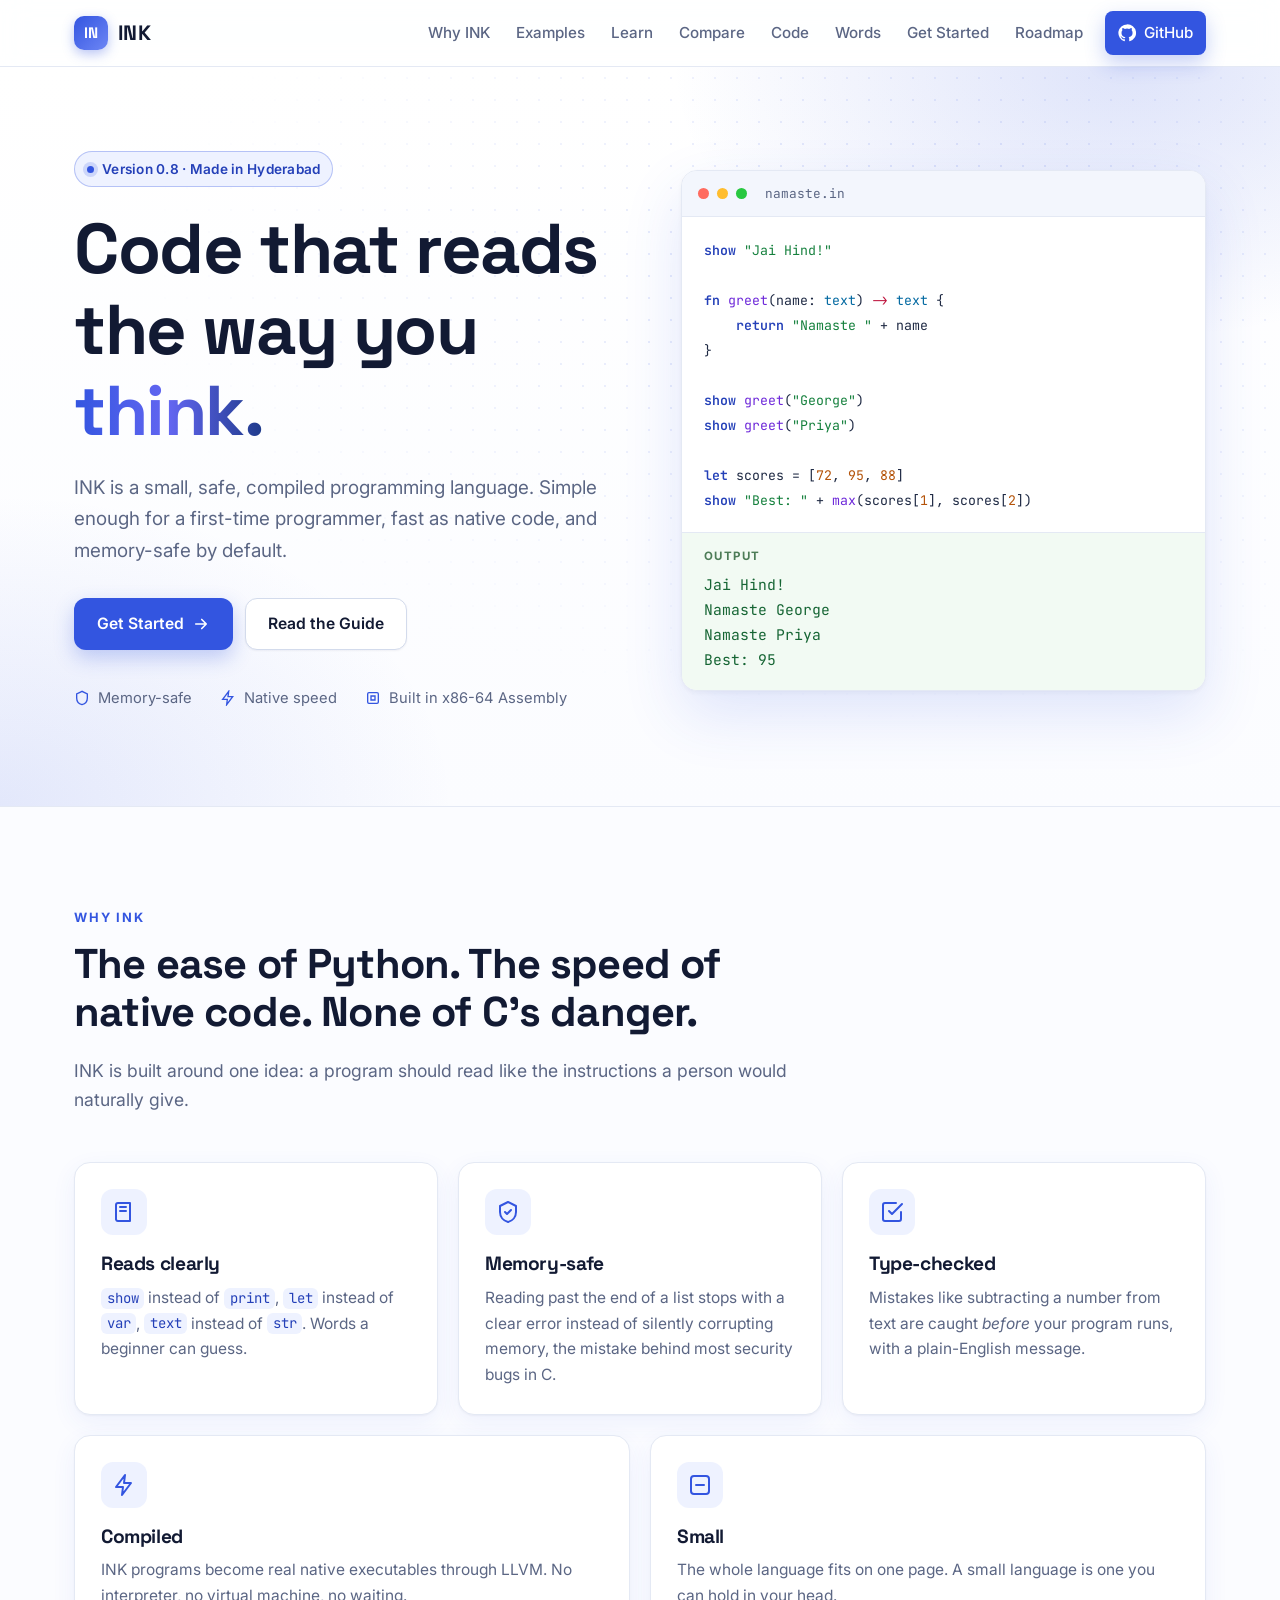
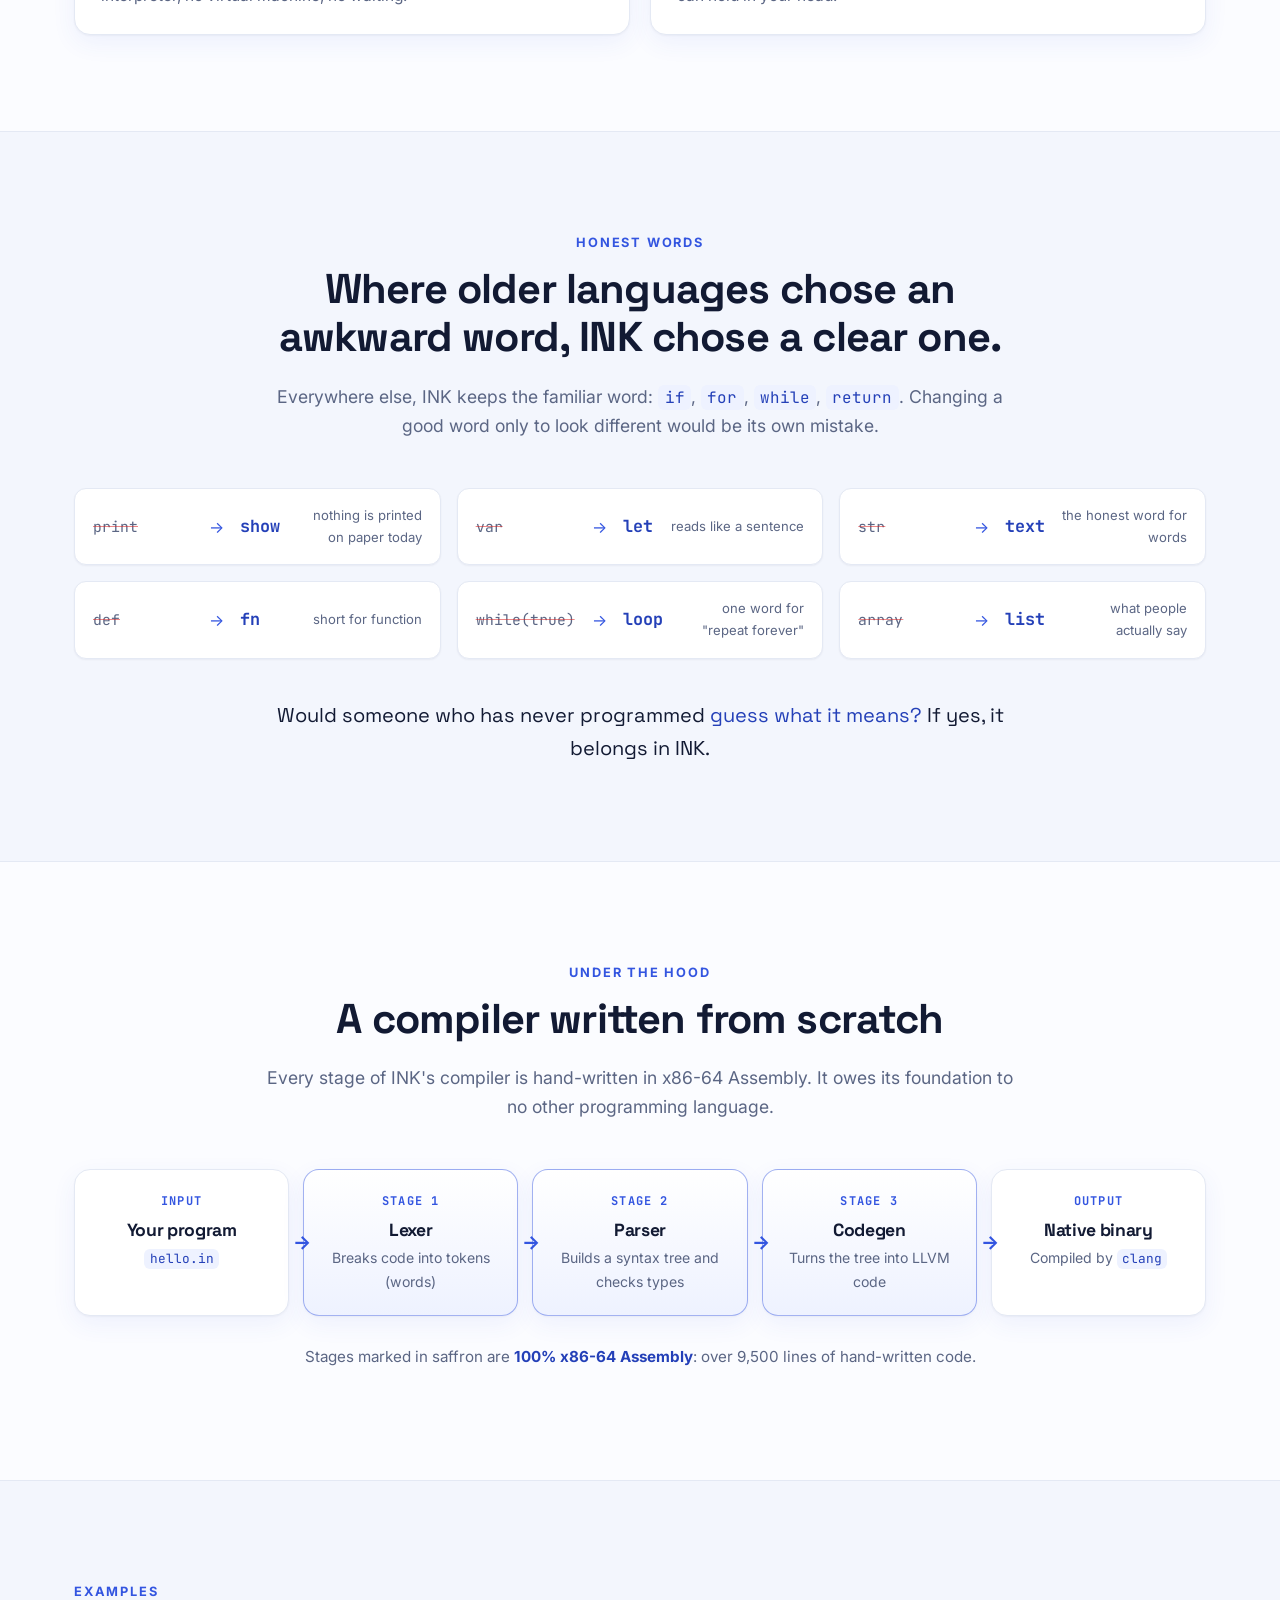
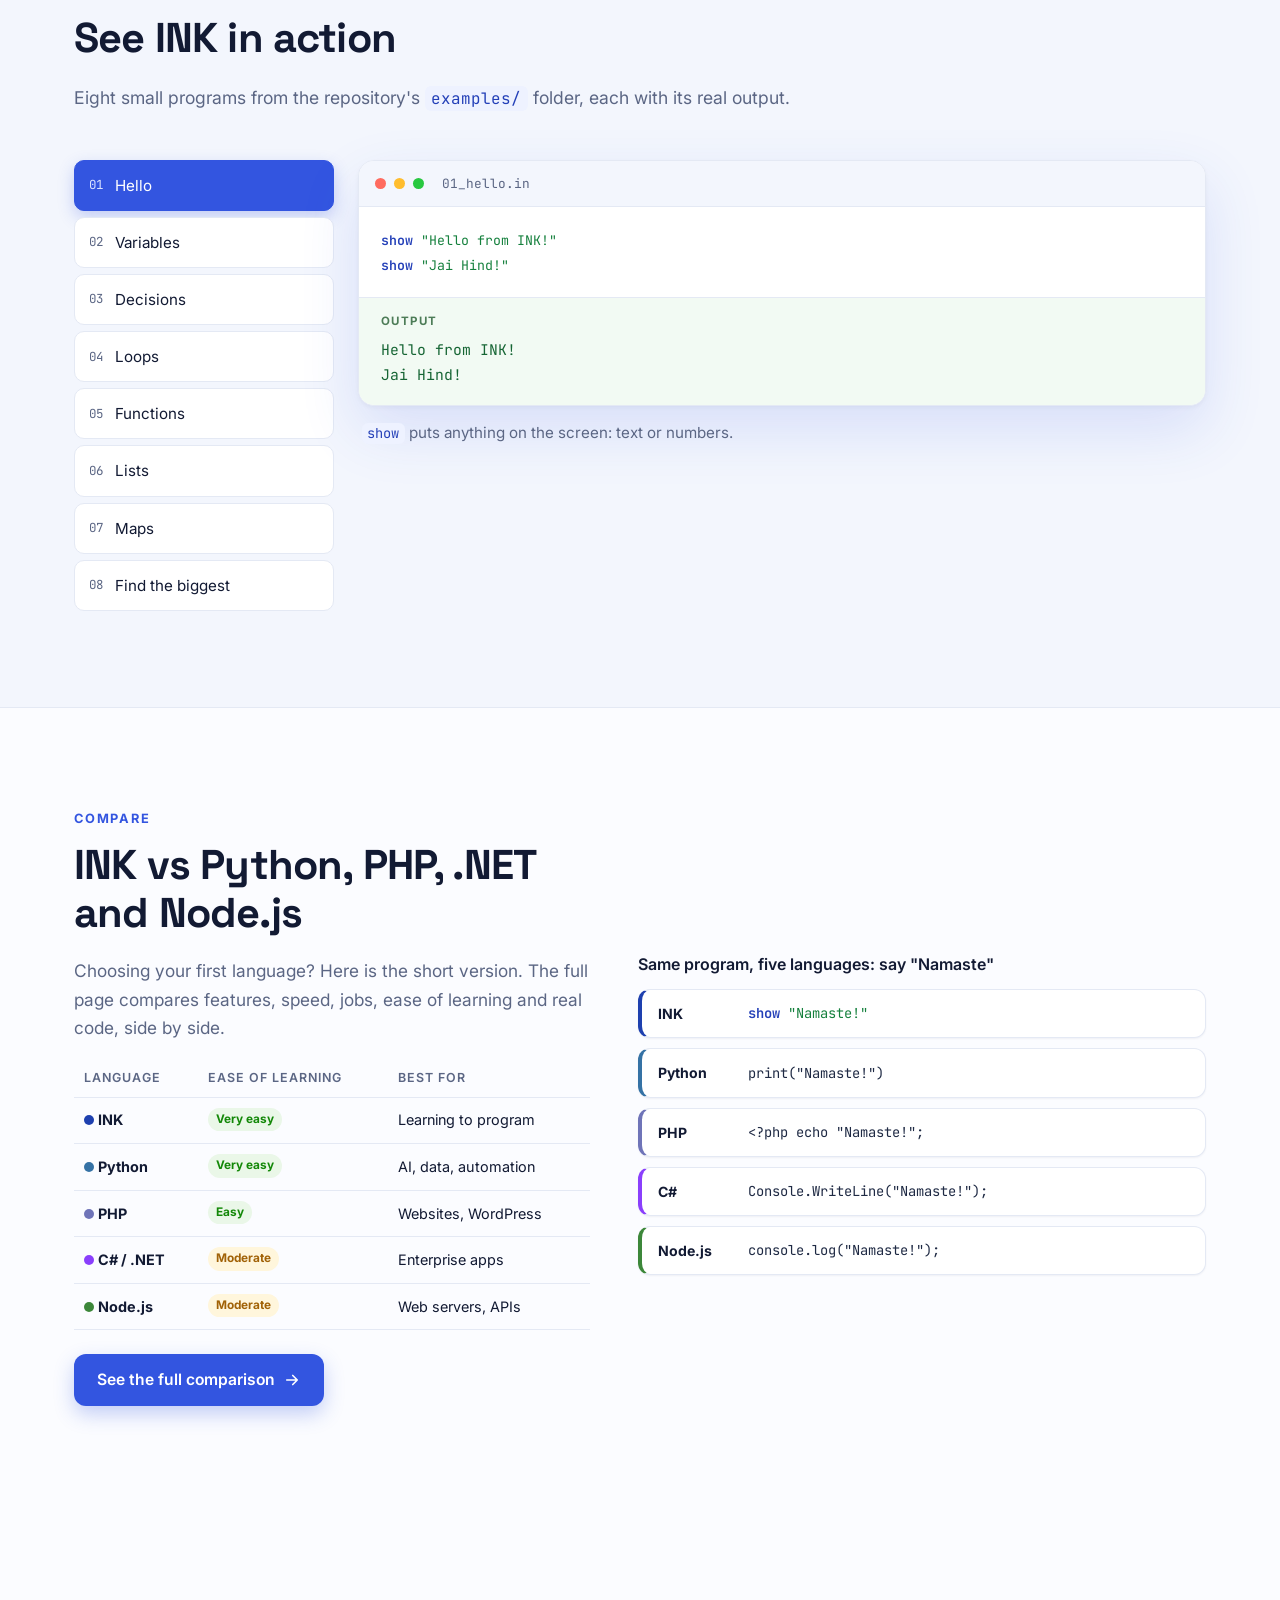
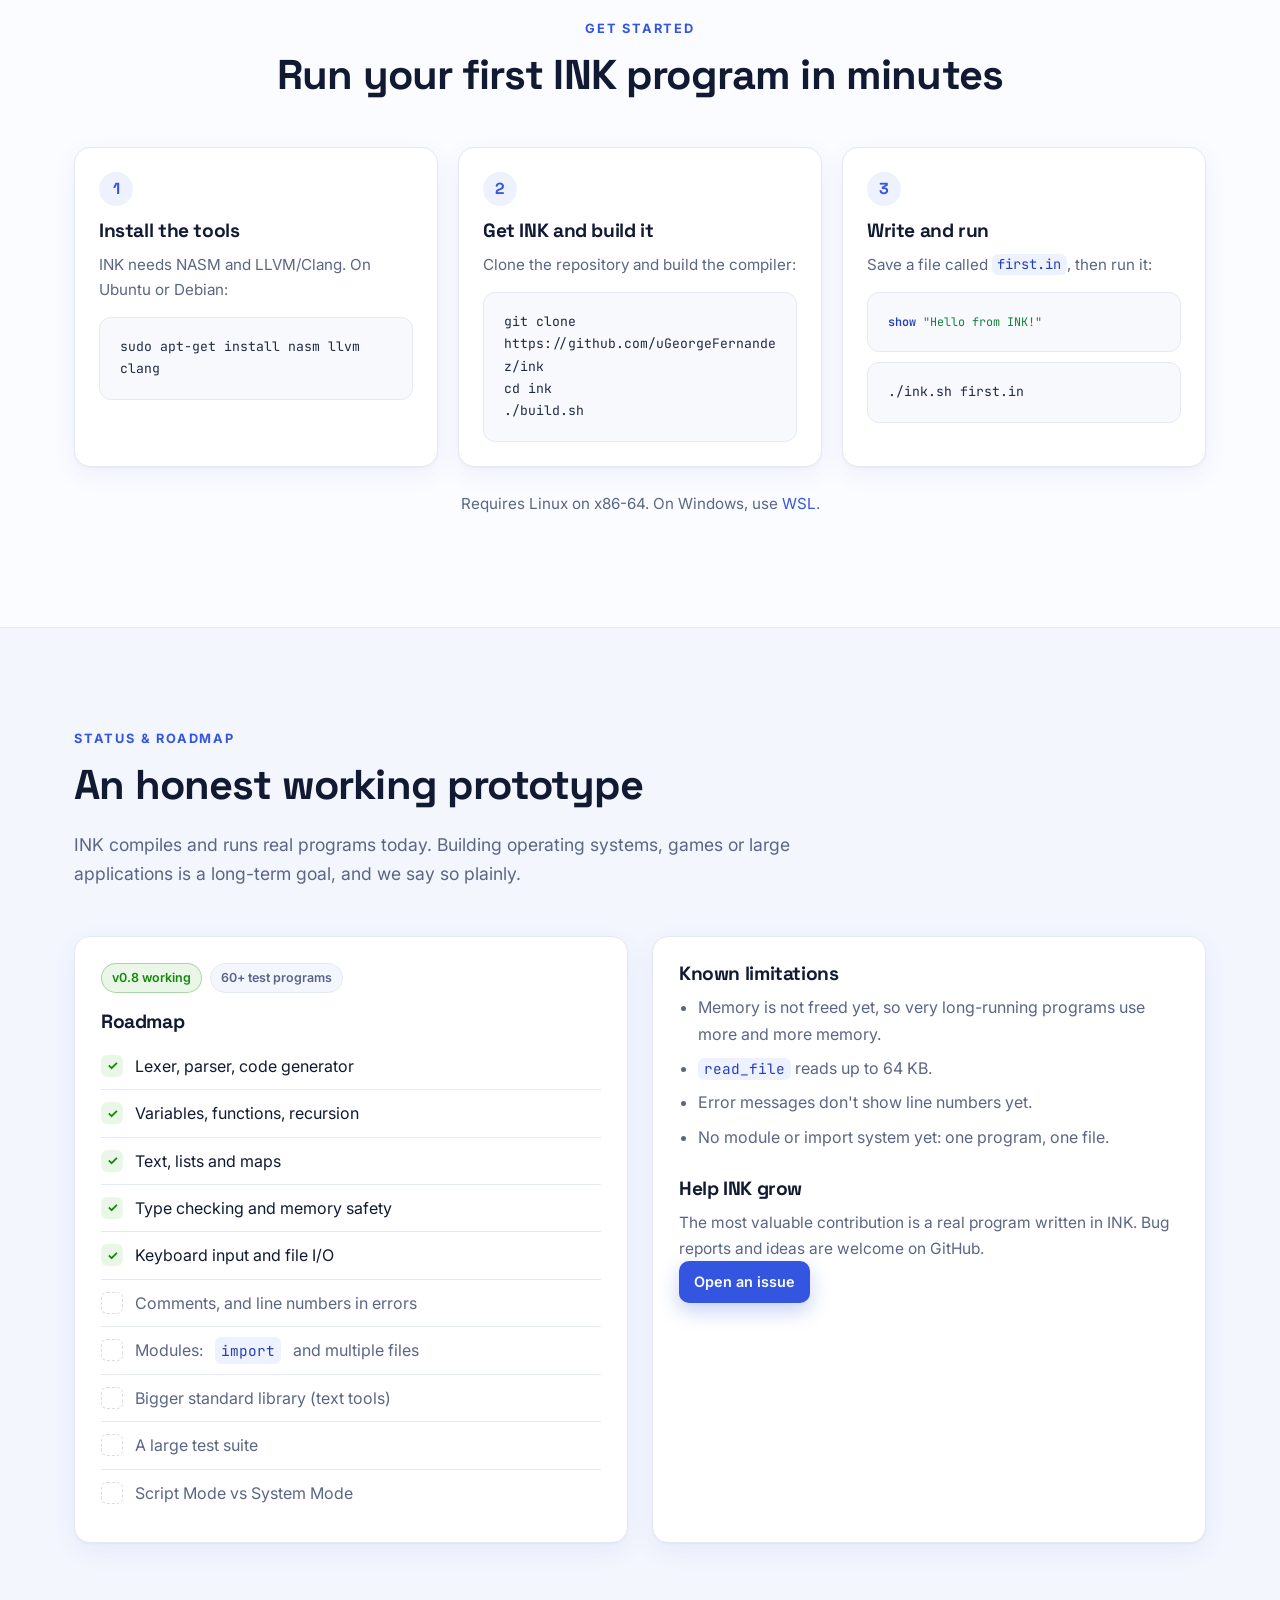
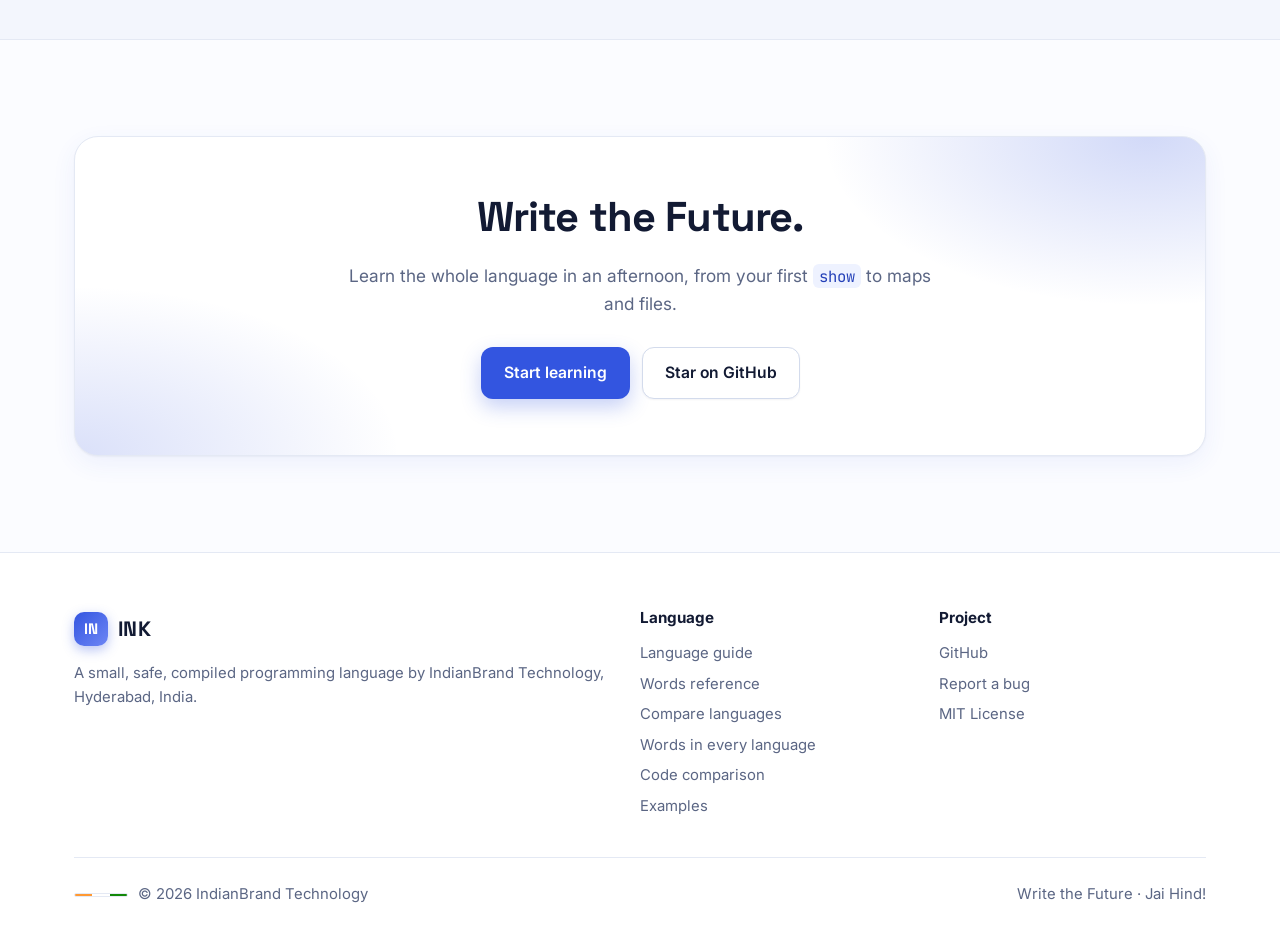
==== commit 3ece4076: "Switch theme accent from saffron to blue (keep tricolour footer) Co-Authored-By: Claude Opus 4.8 <no" ====
--- a/website/index.html
+++ b/website/index.html
@@ -8,7 +8,7 @@
   <meta property="og:title" content="INK — Write the Future">
   <meta property="og:description" content="A small, safe, compiled programming language. Its compiler is written entirely in x86-64 Assembly.">
   <meta name="theme-color" content="#ffffff">
-  <link rel="icon" href="data:image/svg+xml,%3Csvg xmlns='http://www.w3.org/2000/svg' viewBox='0 0 32 32'%3E%3Crect width='32' height='32' rx='8' fill='%23f08a24'/%3E%3Ctext x='16' y='22' font-family='Arial' font-weight='800' font-size='16' text-anchor='middle' fill='%23ffffff'%3EIN%3C/text%3E%3C/svg%3E">
+  <link rel="icon" href="data:image/svg+xml,%3Csvg xmlns='http://www.w3.org/2000/svg' viewBox='0 0 32 32'%3E%3Crect width='32' height='32' rx='8' fill='%233355e0'/%3E%3Ctext x='16' y='22' font-family='Arial' font-weight='800' font-size='16' text-anchor='middle' fill='%23ffffff'%3EIN%3C/text%3E%3C/svg%3E">
   <link rel="preconnect" href="https://fonts.googleapis.com">
   <link rel="preconnect" href="https://fonts.gstatic.com" crossorigin>
   <link href="https://fonts.googleapis.com/css2?family=Inter:wght@400;500;600;700&family=JetBrains+Mono:wght@400;600;700&family=Space+Grotesk:wght@500;600;700&display=swap" rel="stylesheet">
--- a/website/assets/style.css
+++ b/website/assets/style.css
@@ -3,8 +3,8 @@
   --primary: #3355e0;
   --primary-deep: #2440b8;
   --primary-soft: #eef2ff;
-  --saffron: #f08a24;
-  --saffron-soft: #fff4e8;
+  --saffron: #3355e0;
+  --saffron-soft: #eef2ff;
   --green: #138808;
   --green-soft: #eaf7e8;
 
@@ -75,9 +75,9 @@
 .brand-mark {
   width: 34px; height: 34px; border-radius: 10px;
   display: grid; place-items: center;
-  background: linear-gradient(135deg, var(--saffron), #ffb35c);
+  background: linear-gradient(135deg, #3355e0, #6d86f5);
   color: #fff; font-size: .95rem; font-weight: 800;
-  box-shadow: 0 4px 12px rgba(240, 138, 36, .35);
+  box-shadow: 0 4px 12px rgba(51, 85, 224, .35);
 }
 .nav-links { display: flex; gap: 2px; margin-left: auto; align-items: center; }
 .nav-links a {
@@ -121,7 +121,7 @@
 .hero {
   position: relative; overflow: hidden;
   background:
-    radial-gradient(700px 420px at 88% 0%, rgba(240, 138, 36, .16), transparent 65%),
+    radial-gradient(700px 420px at 88% 0%, rgba(51, 85, 224, .16), transparent 65%),
     radial-gradient(700px 480px at 0% 100%, rgba(51, 85, 224, .12), transparent 65%),
     linear-gradient(180deg, #ffffff, var(--bg));
   padding: 84px 0 96px;
@@ -138,14 +138,14 @@
 .eyebrow {
   display: inline-flex; align-items: center; gap: 8px;
   font-size: .85rem; font-weight: 600; letter-spacing: .02em;
-  color: #c2620c; background: var(--saffron-soft);
-  border: 1px solid rgba(240, 138, 36, .3);
+  color: #2440b8; background: var(--saffron-soft);
+  border: 1px solid rgba(51, 85, 224, .3);
   padding: 6px 12px; border-radius: 999px; margin-bottom: 22px;
 }
-.eyebrow .dot { width: 7px; height: 7px; border-radius: 50%; background: var(--saffron); box-shadow: 0 0 0 4px rgba(240, 138, 36, .18); }
+.eyebrow .dot { width: 7px; height: 7px; border-radius: 50%; background: var(--saffron); box-shadow: 0 0 0 4px rgba(51, 85, 224, .18); }
 .hero h1 { font-size: clamp(2.6rem, 6vw, 4.4rem); margin-bottom: 20px; }
 .accent {
-  background: linear-gradient(90deg, var(--saffron), #e5572f 45%, var(--primary));
+  background: linear-gradient(90deg, #3355e0, #6366f1 50%, #1e3a8a);
   -webkit-background-clip: text; background-clip: text; color: transparent;
 }
 .hero .lead { font-size: 1.18rem; color: var(--text-muted); max-width: 34em; margin-bottom: 32px; }
@@ -196,7 +196,7 @@
 pre.code.out::before { content: "Output"; display: block; font-family: var(--font); font-size: .7rem; letter-spacing: .12em; text-transform: uppercase; color: #4d7c57; font-weight: 700; margin-bottom: 4px; }
 
 /* syntax tokens (light) */
-.t-kw { color: #c2410c; font-weight: 600; }
+.t-kw { color: #2440b8; font-weight: 600; }
 .t-ty { color: #0369a1; }
 .t-fn { color: #6d28d9; }
 .t-st { color: #15803d; }
@@ -243,10 +243,10 @@
 }
 .word .old { font-family: var(--mono); color: var(--text-muted); text-decoration: line-through; text-decoration-color: rgba(220, 38, 38, .55); font-size: .92rem; min-width: 100px; }
 .word .arrow { color: var(--saffron); flex: none; }
-.word .new { font-family: var(--mono); font-weight: 700; color: #c2620c; font-size: 1.05rem; }
+.word .new { font-family: var(--mono); font-weight: 700; color: #2440b8; font-size: 1.05rem; }
 .word .why { margin-left: auto; font-size: .82rem; color: var(--text-muted); text-align: right; }
 .quote { margin: 40px auto 0; max-width: 760px; text-align: center; font-family: var(--display); font-size: 1.25rem; }
-.quote span { color: #c2620c; }
+.quote span { color: #2440b8; }
 
 /* pipeline */
 .pipeline { display: grid; grid-template-columns: repeat(5, 1fr); gap: 14px; align-items: stretch; }
@@ -262,9 +262,9 @@
   content: "→"; position: absolute; right: -14px; top: 50%; transform: translate(50%, -50%);
   color: var(--saffron); font-weight: 700; font-size: 1.2rem; z-index: 1;
 }
-.stage.asm { border-color: rgba(240, 138, 36, .45); background: linear-gradient(180deg, #fff, var(--saffron-soft)); }
+.stage.asm { border-color: rgba(51, 85, 224, .45); background: linear-gradient(180deg, #fff, var(--saffron-soft)); }
 .pipeline-note { text-align: center; color: var(--text-muted); margin-top: 28px; font-size: .95rem; }
-.pipeline-note b { color: #c2620c; }
+.pipeline-note b { color: #2440b8; }
 @media (max-width: 900px) {
   .pipeline { grid-template-columns: 1fr; }
   .stage:not(:last-child)::after { content: "↓"; right: 50%; top: auto; bottom: -14px; transform: translate(50%, 50%); }
@@ -325,7 +325,7 @@
 /* CTA band */
 .cta-band {
   background:
-    radial-gradient(500px 260px at 95% 0%, rgba(240, 138, 36, .22), transparent 65%),
+    radial-gradient(500px 260px at 95% 0%, rgba(51, 85, 224, .22), transparent 65%),
     radial-gradient(500px 260px at 0% 100%, rgba(51, 85, 224, .18), transparent 65%),
     #fff;
   border: 1px solid var(--border);
@@ -352,7 +352,7 @@
 .page-hero {
   position: relative; overflow: hidden; padding: 64px 0 56px;
   background:
-    radial-gradient(600px 300px at 92% 0%, rgba(240, 138, 36, .15), transparent 65%),
+    radial-gradient(600px 300px at 92% 0%, rgba(51, 85, 224, .15), transparent 65%),
     radial-gradient(600px 300px at 0% 100%, rgba(51, 85, 224, .1), transparent 65%),
     #fff;
   border-bottom: 1px solid var(--border);
@@ -373,14 +373,14 @@
 .doc h3 { margin-top: 32px; }
 .doc .muted { color: var(--text-muted); }
 .callout {
-  border: 1px solid rgba(240, 138, 36, .35); background: var(--saffron-soft);
+  border: 1px solid rgba(51, 85, 224, .35); background: var(--saffron-soft);
   border-radius: 12px; padding: 16px 18px; margin: 0 0 1.2em; font-size: .97rem;
 }
-.callout b { color: #c2410c; }
+.callout b { color: #2440b8; }
 .ref-table { width: 100%; border-collapse: collapse; margin: 0 0 1.4em; font-size: .94rem; }
 .ref-table th, .ref-table td { text-align: left; padding: 10px 12px; border-bottom: 1px solid var(--border); vertical-align: top; }
 .ref-table th { font-size: .75rem; text-transform: uppercase; letter-spacing: .1em; color: var(--text-muted); }
-.ref-table td:first-child { font-family: var(--mono); font-weight: 700; color: #c2620c; white-space: nowrap; }
+.ref-table td:first-child { font-family: var(--mono); font-weight: 700; color: #2440b8; white-space: nowrap; }
 .ref-table td:nth-child(2) { font-family: var(--mono); color: var(--text-muted); }
 .table-wrap { overflow-x: auto; }
 .mobile-toc { display: none; margin-bottom: 24px; }
@@ -392,7 +392,7 @@
 }
 
 /* ---------- Compare ---------- */
-.c-ink { --lang: #f08a24; --lang-soft: #fff4e8; }
+.c-ink { --lang: #1e40af; --lang-soft: #e8eefc; }
 .c-py { --lang: #3572a5; --lang-soft: #eaf2fb; }
 .c-php { --lang: #6f74b8; --lang-soft: #f1f1fa; }
 .c-cs { --lang: #8a3ffc; --lang-soft: #f4edff; }
@@ -415,7 +415,7 @@
 .cmp-table tbody th { font-weight: 600; color: var(--text); width: 160px; background: #fcfdff; }
 .cmp-table td { color: var(--text-muted); }
 .cmp-table tr:last-child th, .cmp-table tr:last-child td { border-bottom: 0; }
-.cmp-table .ink-col { background: #fffaf3; }
+.cmp-table .ink-col { background: #eef3ff; }
 .cmp-table thead th.ink-col { background: var(--saffron-soft); }
 .lvl { display: inline-block; font-size: .74rem; font-weight: 700; padding: 2px 8px; border-radius: 999px; margin-bottom: 4px; white-space: nowrap; }
 .lvl.hi { background: var(--green-soft); color: var(--green); }
@@ -598,7 +598,7 @@
 .words-table td { color: var(--text); white-space: nowrap; }
 .words-table td code,
 .words-table th code { background: var(--bg-soft); border: 1px solid var(--border); color: var(--code-text); font-family: var(--mono); font-size: .84rem; padding: .08em .45em; border-radius: 6px; white-space: nowrap; }
-.words-table .ink-col code { background: var(--saffron-soft); border-color: rgba(240, 138, 36, .35); color: #c2620c; font-weight: 600; }
+.words-table .ink-col code { background: var(--saffron-soft); border-color: rgba(51, 85, 224, .35); color: #2440b8; font-weight: 600; }
 .words-table td.same code { background: transparent; border-color: transparent; color: var(--text-muted); padding-left: 0; }
 .words-table .hint { color: var(--text-muted); font-size: .8rem; font-family: var(--font); }
 .words-table td.hint { color: var(--text-muted); }
@@ -611,3 +611,16 @@
 /* Keep the description column fixed while scrolling the words table sideways */
 .words-table tbody th { position: sticky; left: 0; z-index: 2; box-shadow: 1px 0 0 var(--border); }
 .words-table thead th:first-child { position: sticky; left: 0; z-index: 3; background: var(--bg-soft); }
+
+/* Words page: pin the table under the nav and freeze its header row */
+.words-wrap {
+  position: sticky;
+  top: 66px;
+  max-height: calc(100vh - 82px);
+  overflow: auto;
+  overscroll-behavior: contain;
+}
+.words-table thead th { position: sticky; top: 0; z-index: 4; }
+.words-table thead th:first-child { left: 0; z-index: 6; }
+.words-table tbody th { z-index: 3; }
+.words-table tr.wcat th { z-index: 2; }
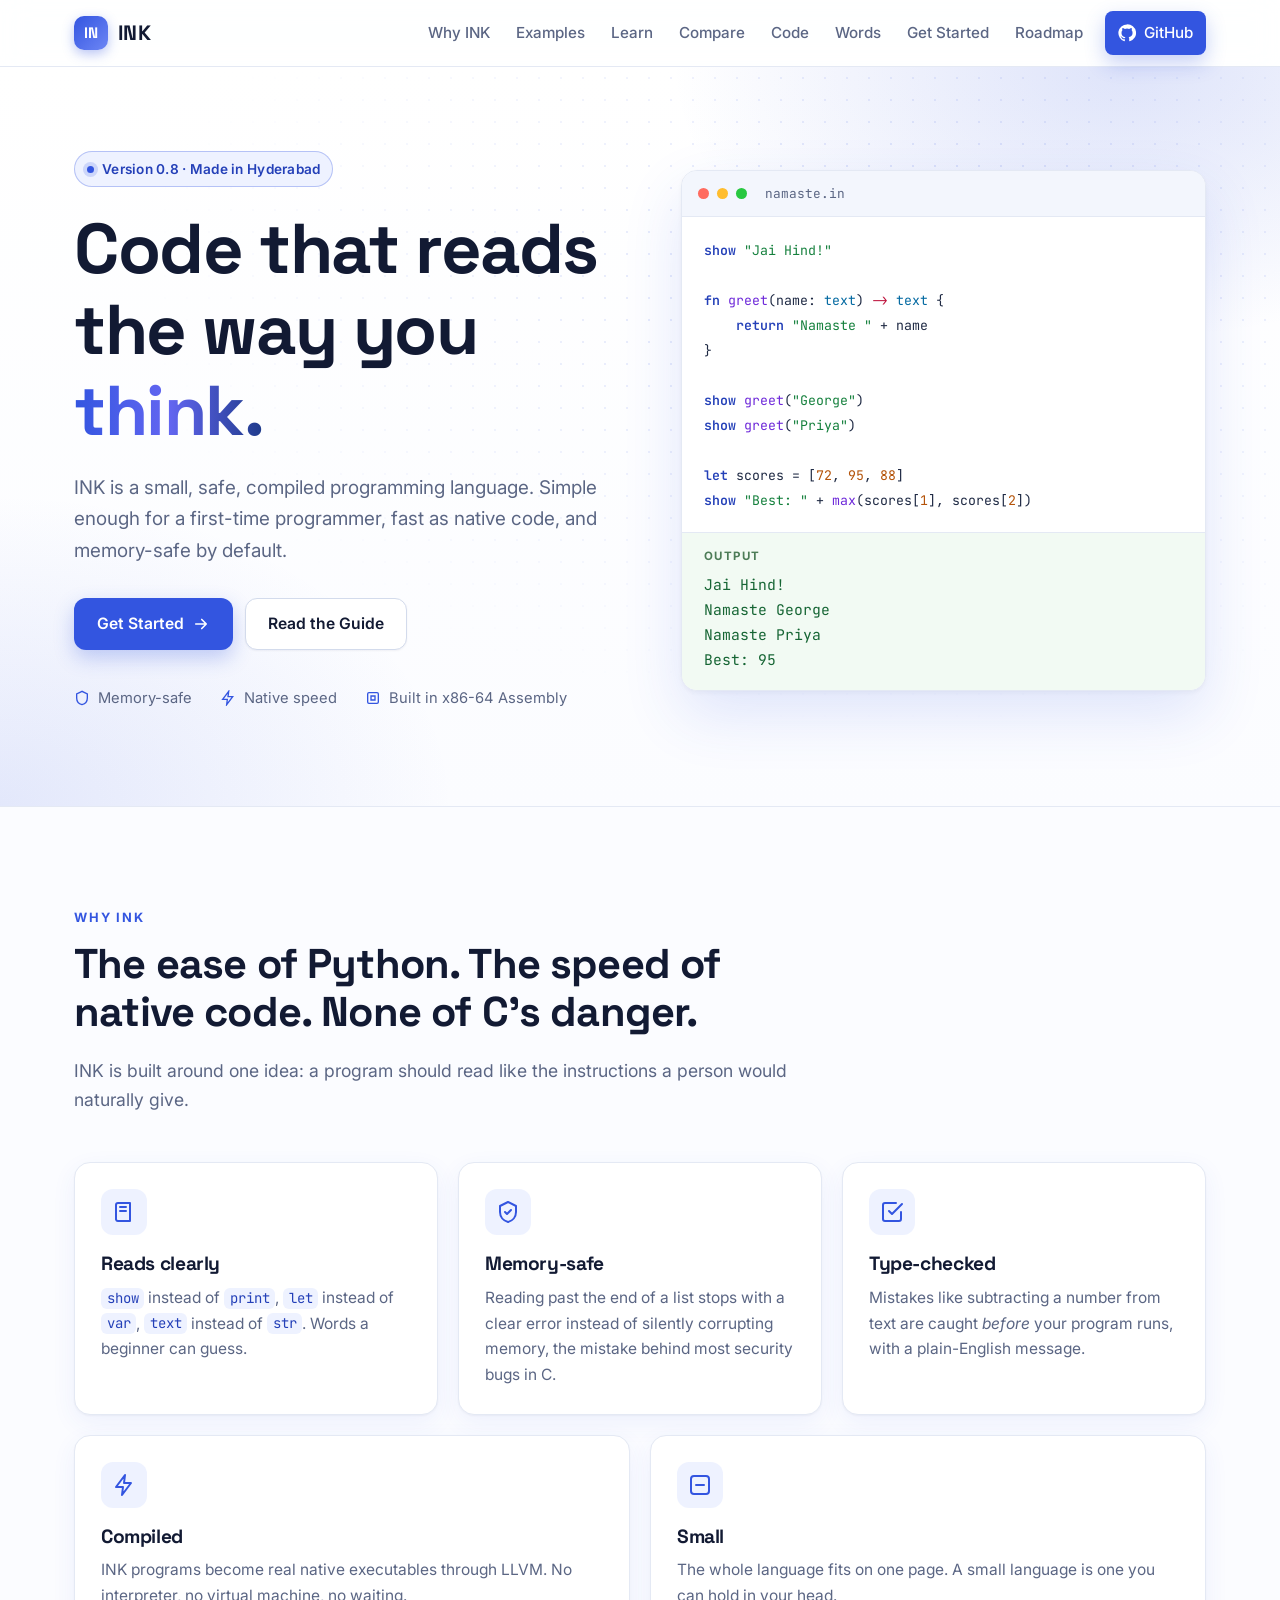
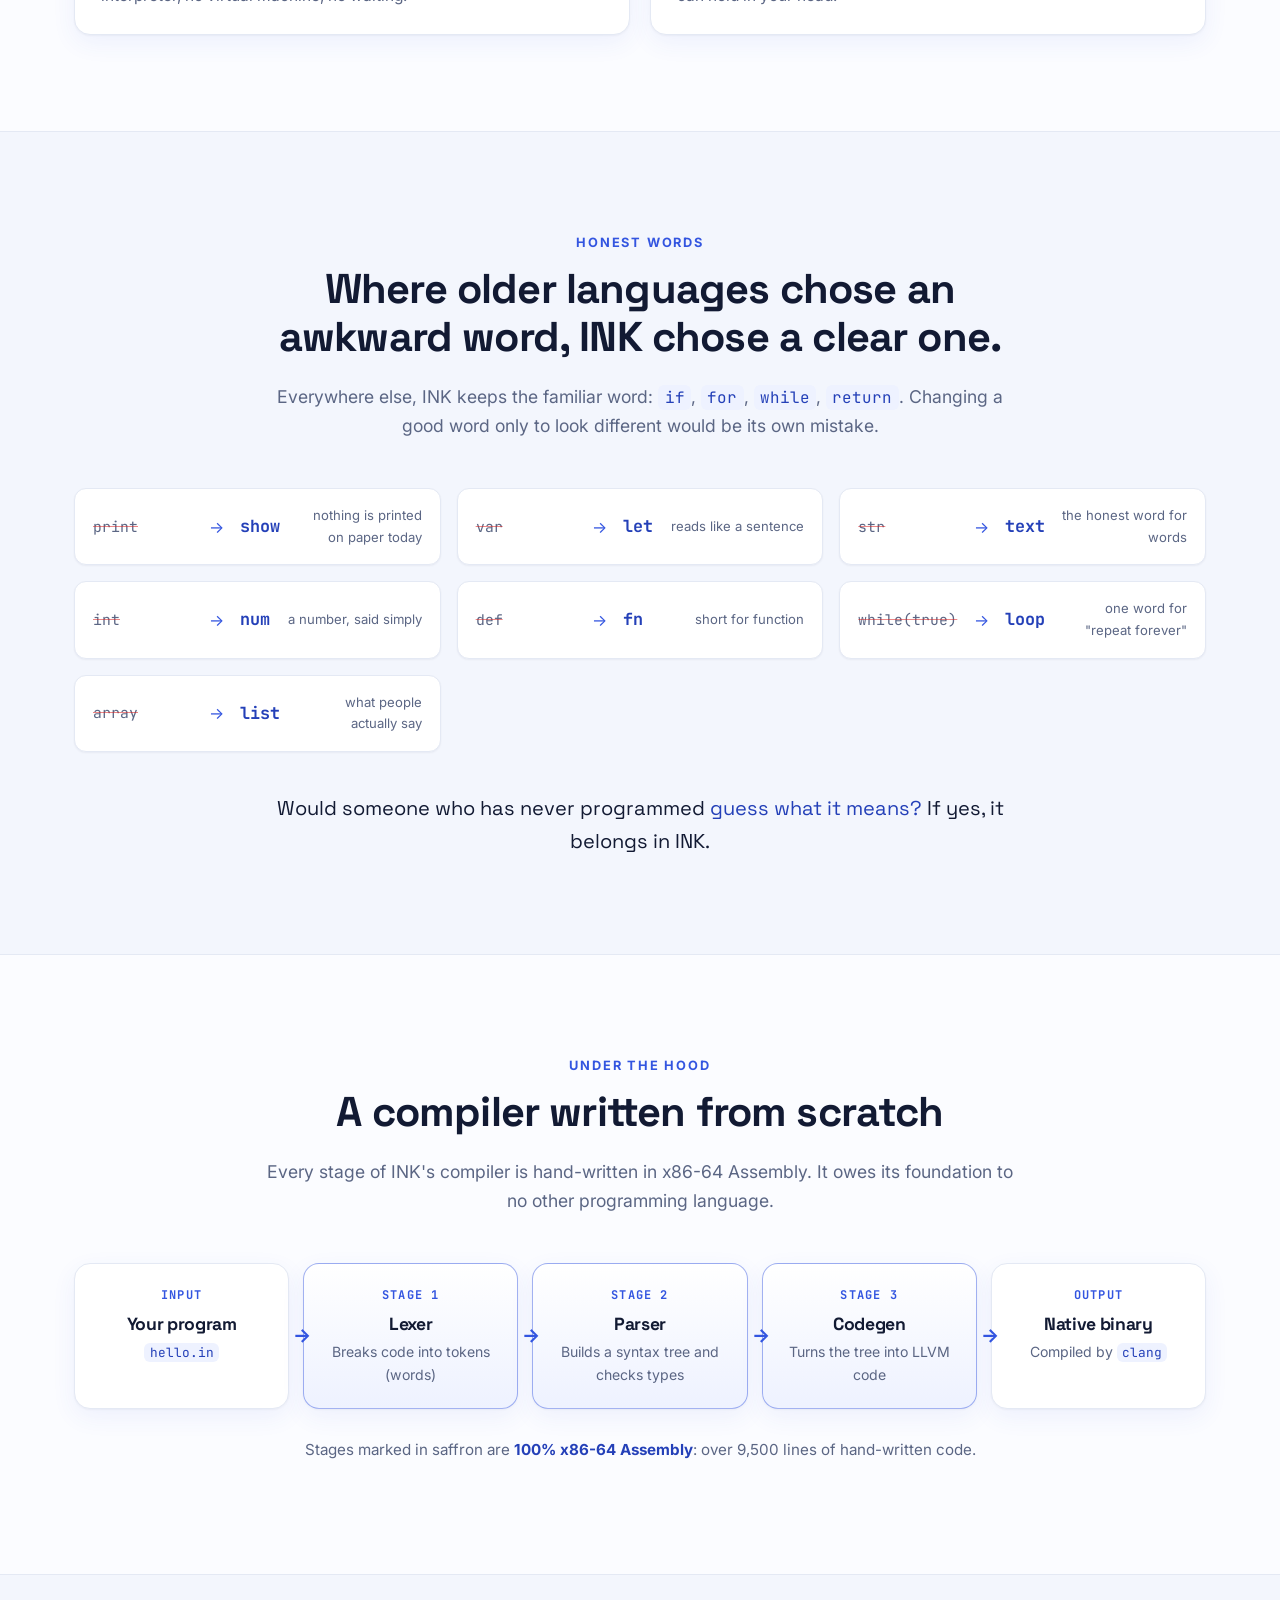
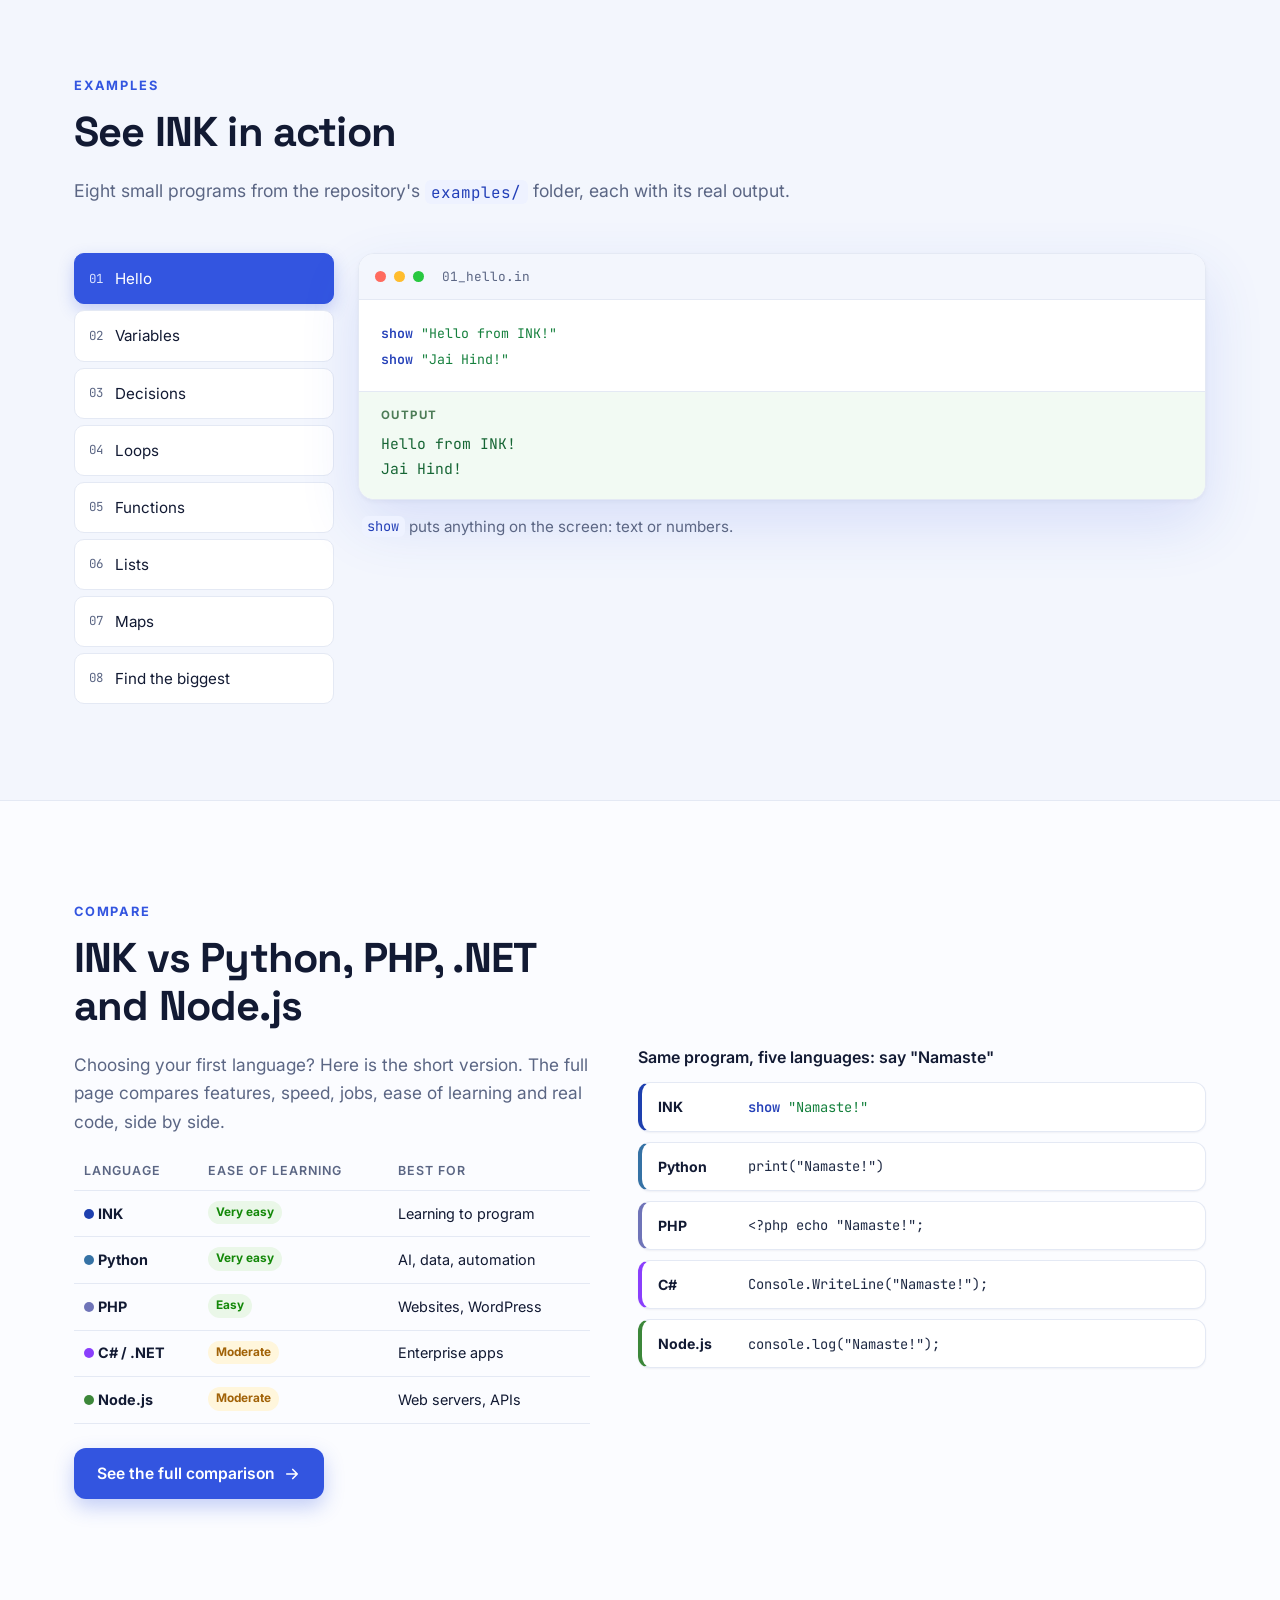
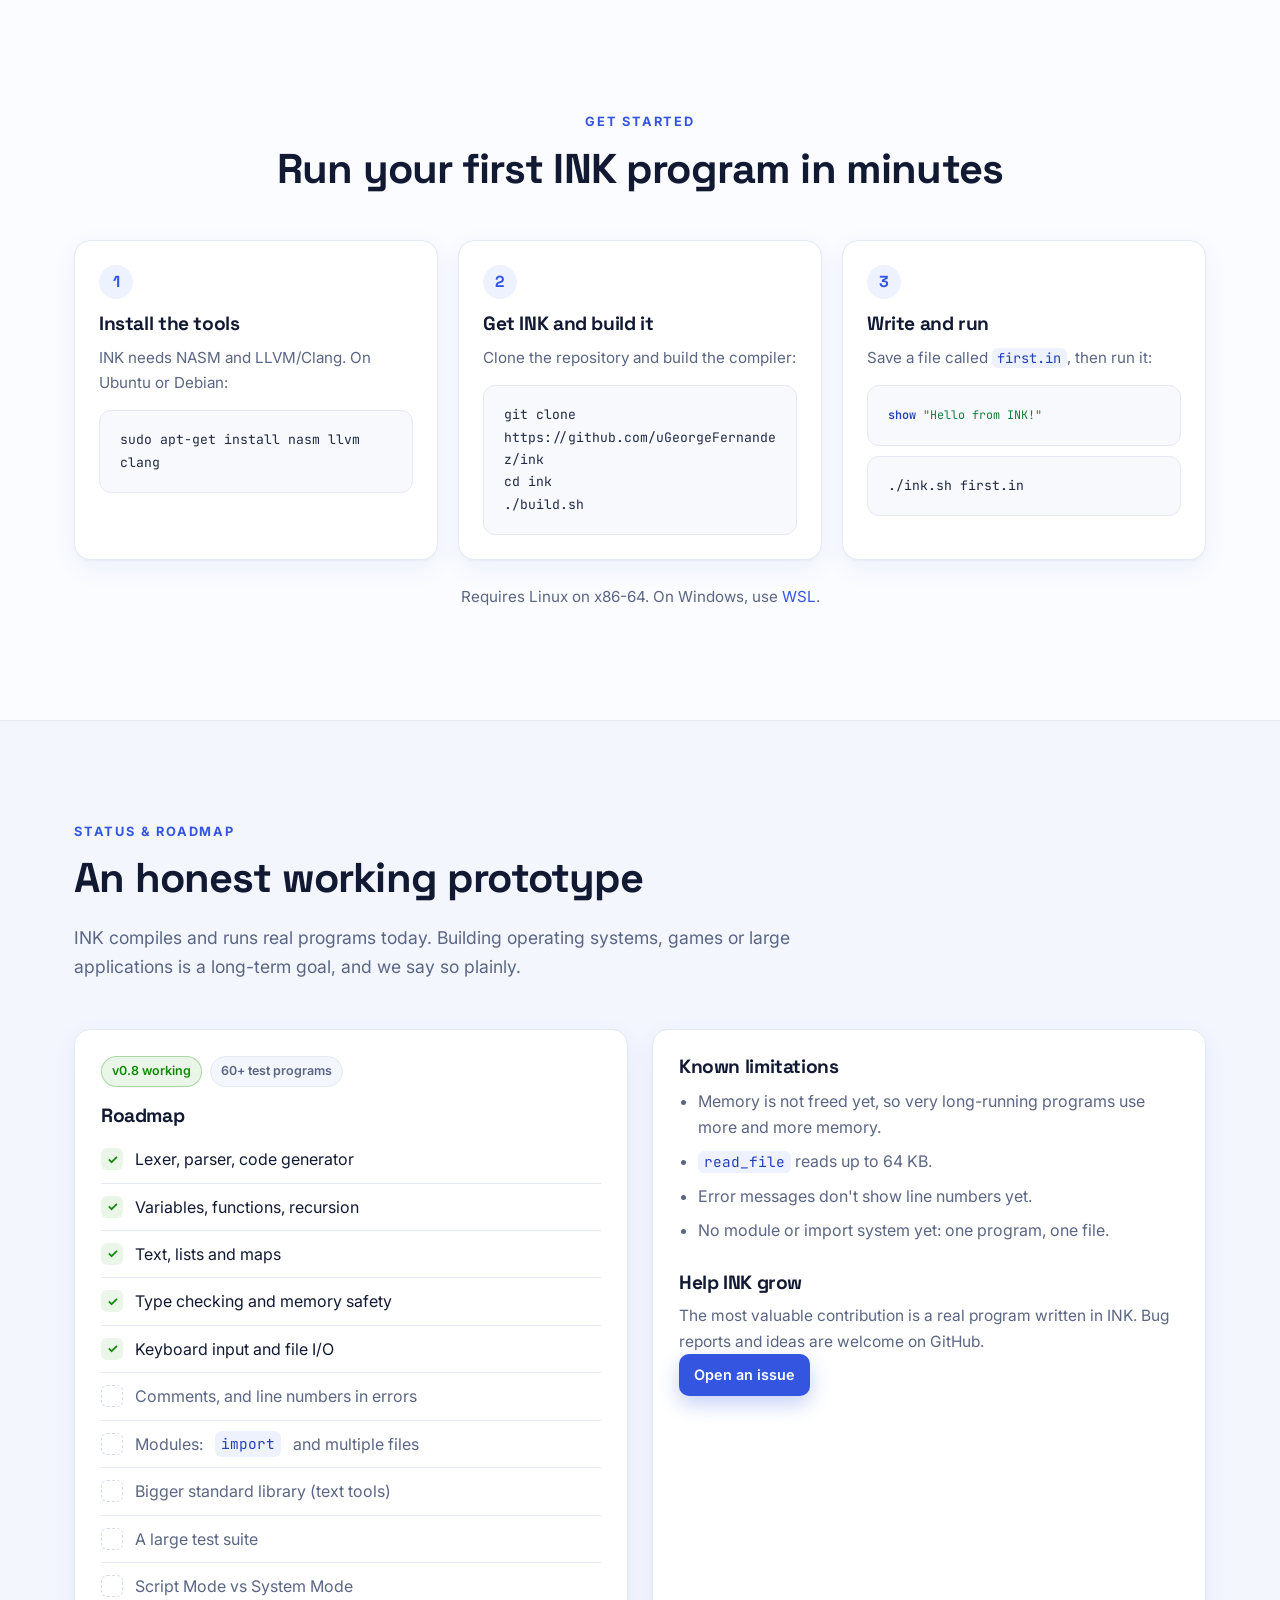
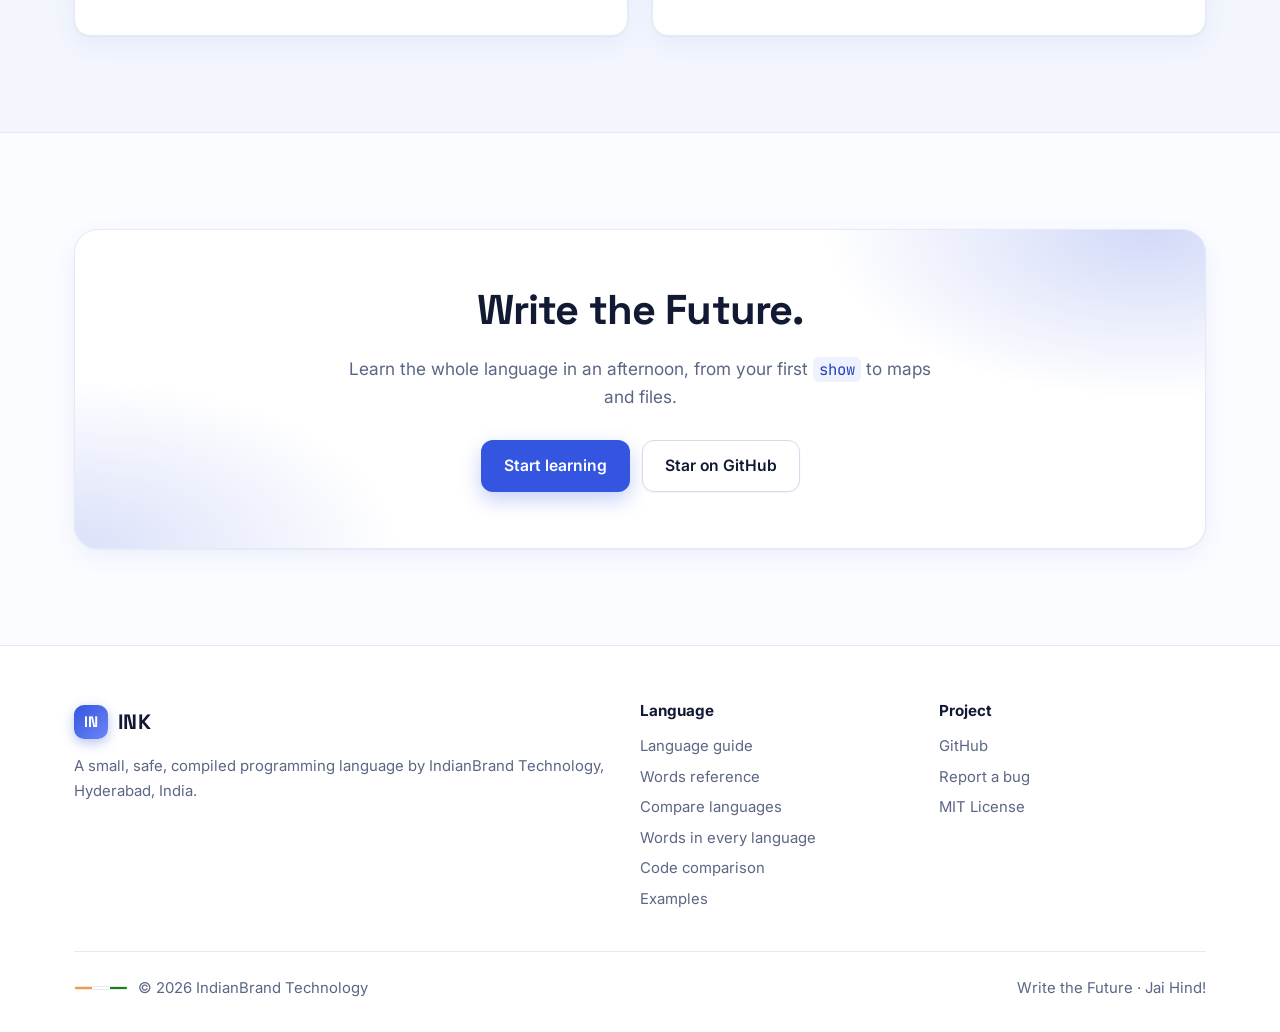
==== commit 00c10fea: "Rename INK's int type to num (friendlier for beginners); int still works Website, examples, tests an" ====
--- a/website/index.html
+++ b/website/index.html
@@ -5,8 +5,17 @@
   <meta name="viewport" content="width=device-width, initial-scale=1">
   <title>INK — Write the Future</title>
   <meta name="description" content="INK is a small, safe, compiled programming language from IndianBrand Technology, Hyderabad. Code that reads the way you think, compiled to fast native binaries.">
+  <meta property="og:type" content="website">
+  <meta property="og:url" content="https://ugeorgefernandez.github.io/ink/">
   <meta property="og:title" content="INK — Write the Future">
-  <meta property="og:description" content="A small, safe, compiled programming language. Its compiler is written entirely in x86-64 Assembly.">
+  <meta property="og:description" content="INK is a small, safe, compiled programming language from IndianBrand Technology, Hyderabad. Code that reads the way you think, compiled to fast native binaries.">
+  <meta property="og:image" content="https://ugeorgefernandez.github.io/ink/assets/og-image.jpg">
+  <meta property="og:image:width" content="1200">
+  <meta property="og:image:height" content="630">
+  <meta name="twitter:card" content="summary_large_image">
+  <meta name="twitter:title" content="INK — Write the Future">
+  <meta name="twitter:description" content="INK is a small, safe, compiled programming language from IndianBrand Technology, Hyderabad. Code that reads the way you think, compiled to fast native binaries.">
+  <meta name="twitter:image" content="https://ugeorgefernandez.github.io/ink/assets/og-image.jpg">
   <meta name="theme-color" content="#ffffff">
   <link rel="icon" href="data:image/svg+xml,%3Csvg xmlns='http://www.w3.org/2000/svg' viewBox='0 0 32 32'%3E%3Crect width='32' height='32' rx='8' fill='%233355e0'/%3E%3Ctext x='16' y='22' font-family='Arial' font-weight='800' font-size='16' text-anchor='middle' fill='%23ffffff'%3EIN%3C/text%3E%3C/svg%3E">
   <link rel="preconnect" href="https://fonts.googleapis.com">
@@ -134,6 +143,7 @@
       <div class="word"><span class="old">print</span><span class="arrow">→</span><span class="new">show</span><span class="why">nothing is printed on paper today</span></div>
       <div class="word"><span class="old">var</span><span class="arrow">→</span><span class="new">let</span><span class="why">reads like a sentence</span></div>
       <div class="word"><span class="old">str</span><span class="arrow">→</span><span class="new">text</span><span class="why">the honest word for words</span></div>
+      <div class="word"><span class="old">int</span><span class="arrow">→</span><span class="new">num</span><span class="why">a number, said simply</span></div>
       <div class="word"><span class="old">def</span><span class="arrow">→</span><span class="new">fn</span><span class="why">short for function</span></div>
       <div class="word"><span class="old">while(true)</span><span class="arrow">→</span><span class="new">loop</span><span class="why">one word for "repeat forever"</span></div>
       <div class="word"><span class="old">array</span><span class="arrow">→</span><span class="new">list</span><span class="why">what people actually say</span></div>
@@ -235,7 +245,7 @@
         <div class="ex-panel" id="ex5">
           <div class="window">
             <div class="window-bar"><i></i><i></i><i></i><span class="window-title">05_functions.in</span></div>
-            <pre><code class="ink">fn add(a: int, b: int) -&gt; int {
+            <pre><code class="ink">fn add(a: num, b: num) -&gt; num {
     return a + b
 }
 show add(5, 3)</code></pre>
@@ -270,7 +280,7 @@
         <div class="ex-panel" id="ex8">
           <div class="window">
             <div class="window-bar"><i></i><i></i><i></i><span class="window-title">08_biggest.in</span></div>
-            <pre><code class="ink">fn biggest(xs: list) -&gt; int {
+            <pre><code class="ink">fn biggest(xs: list) -&gt; num {
     let best = xs[0]
     let i = 1
     while i &lt; len(xs) {
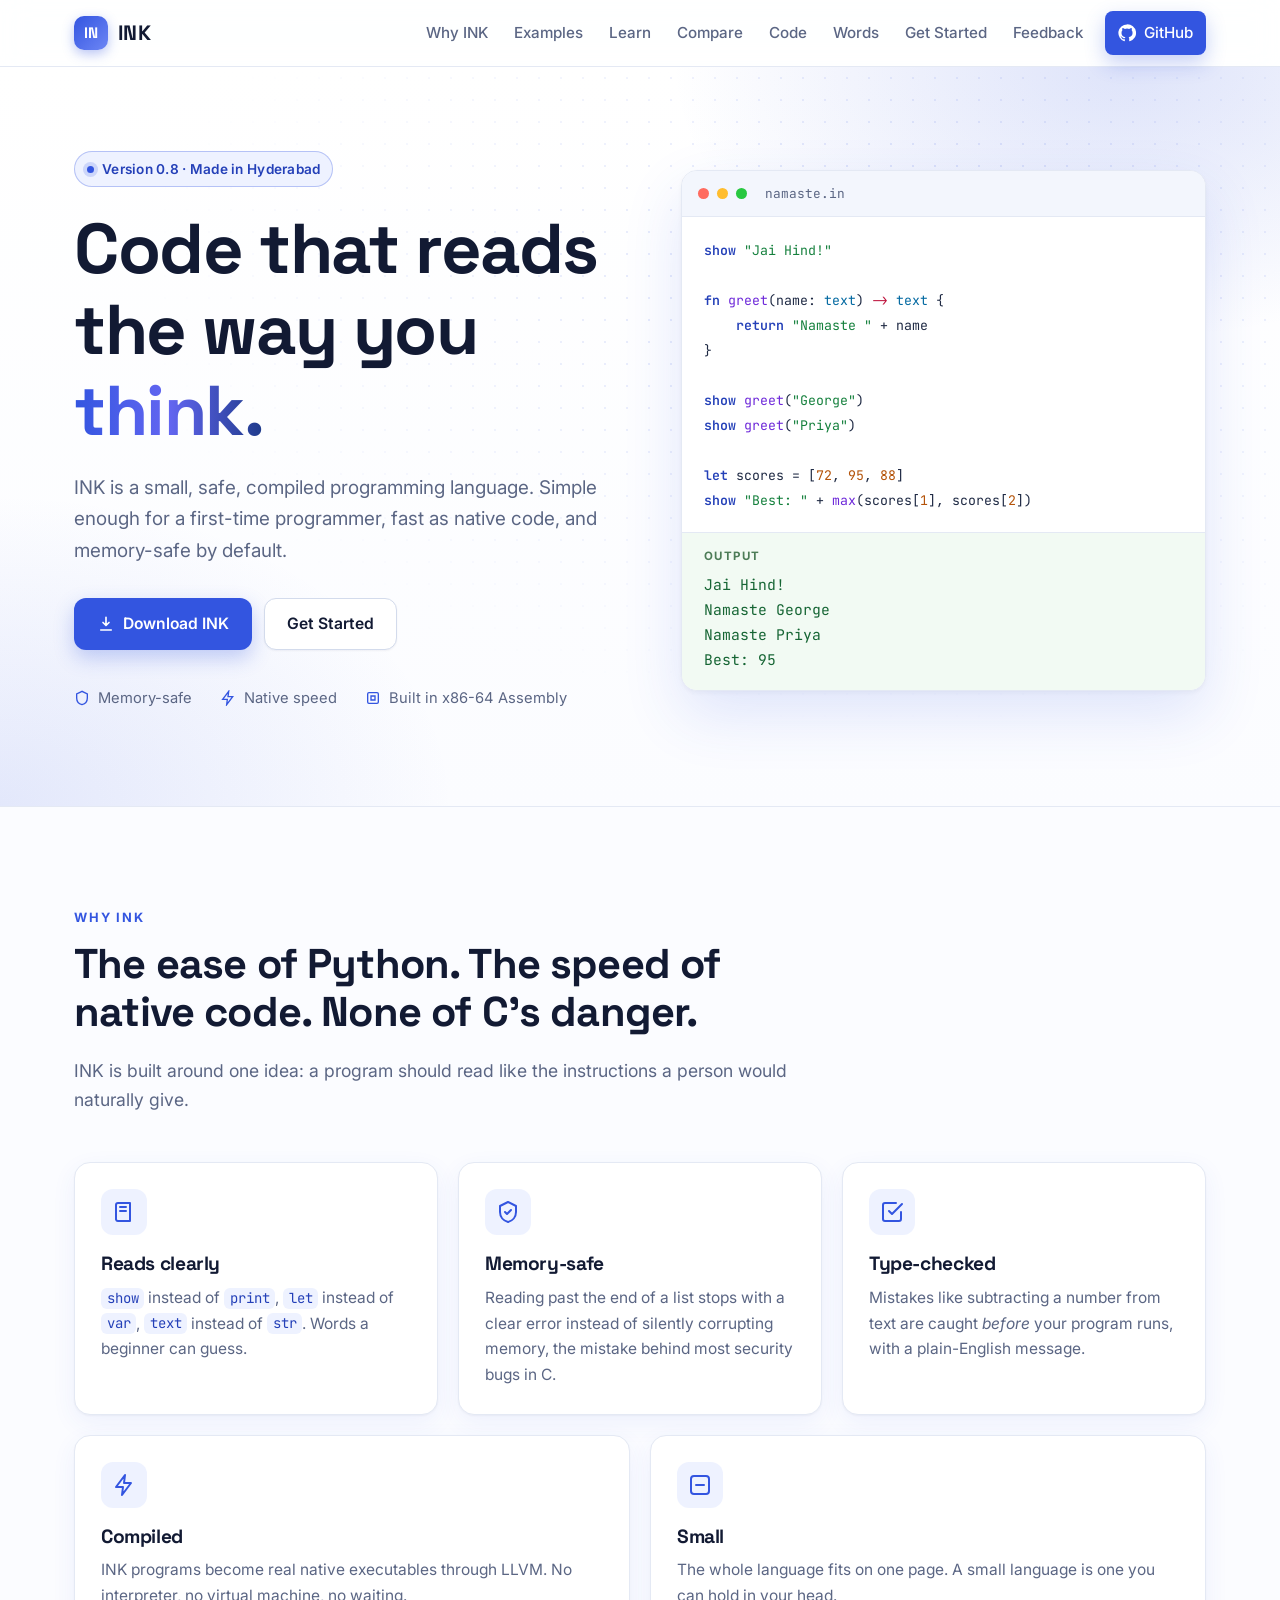
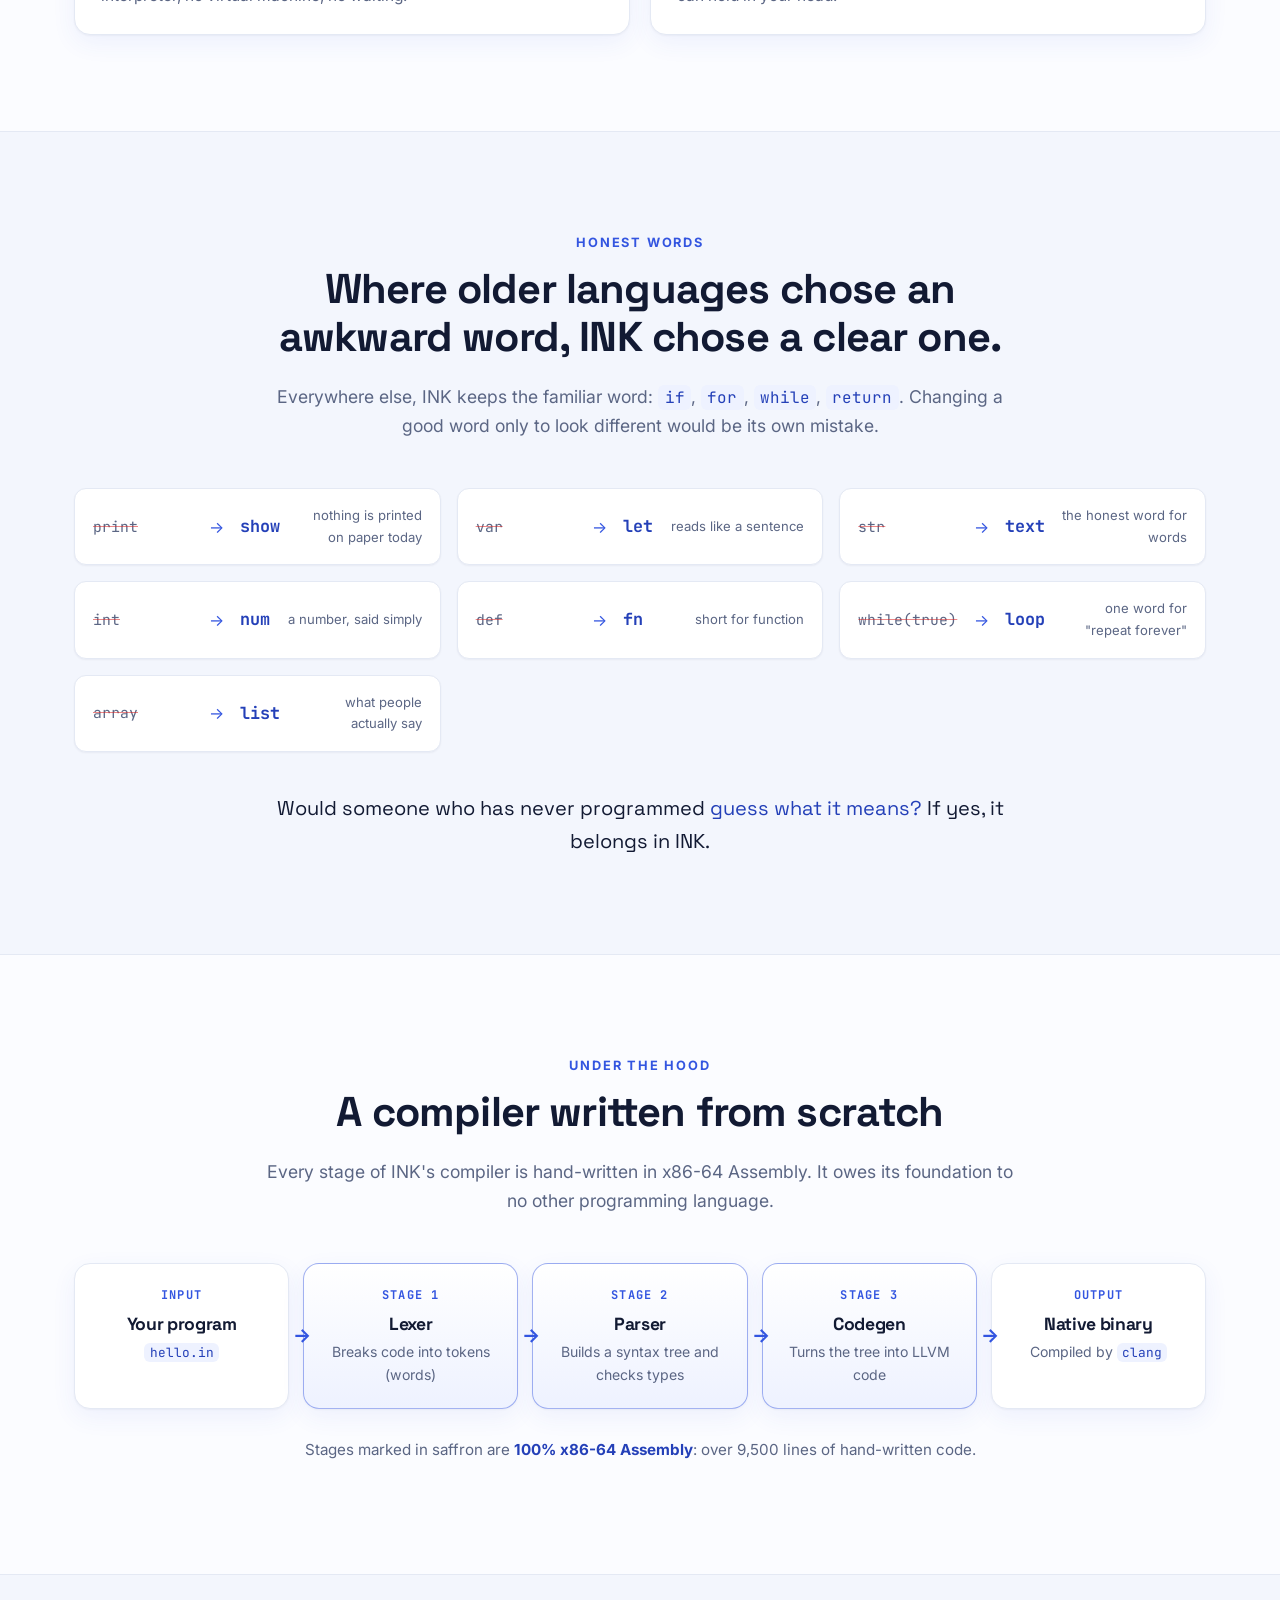
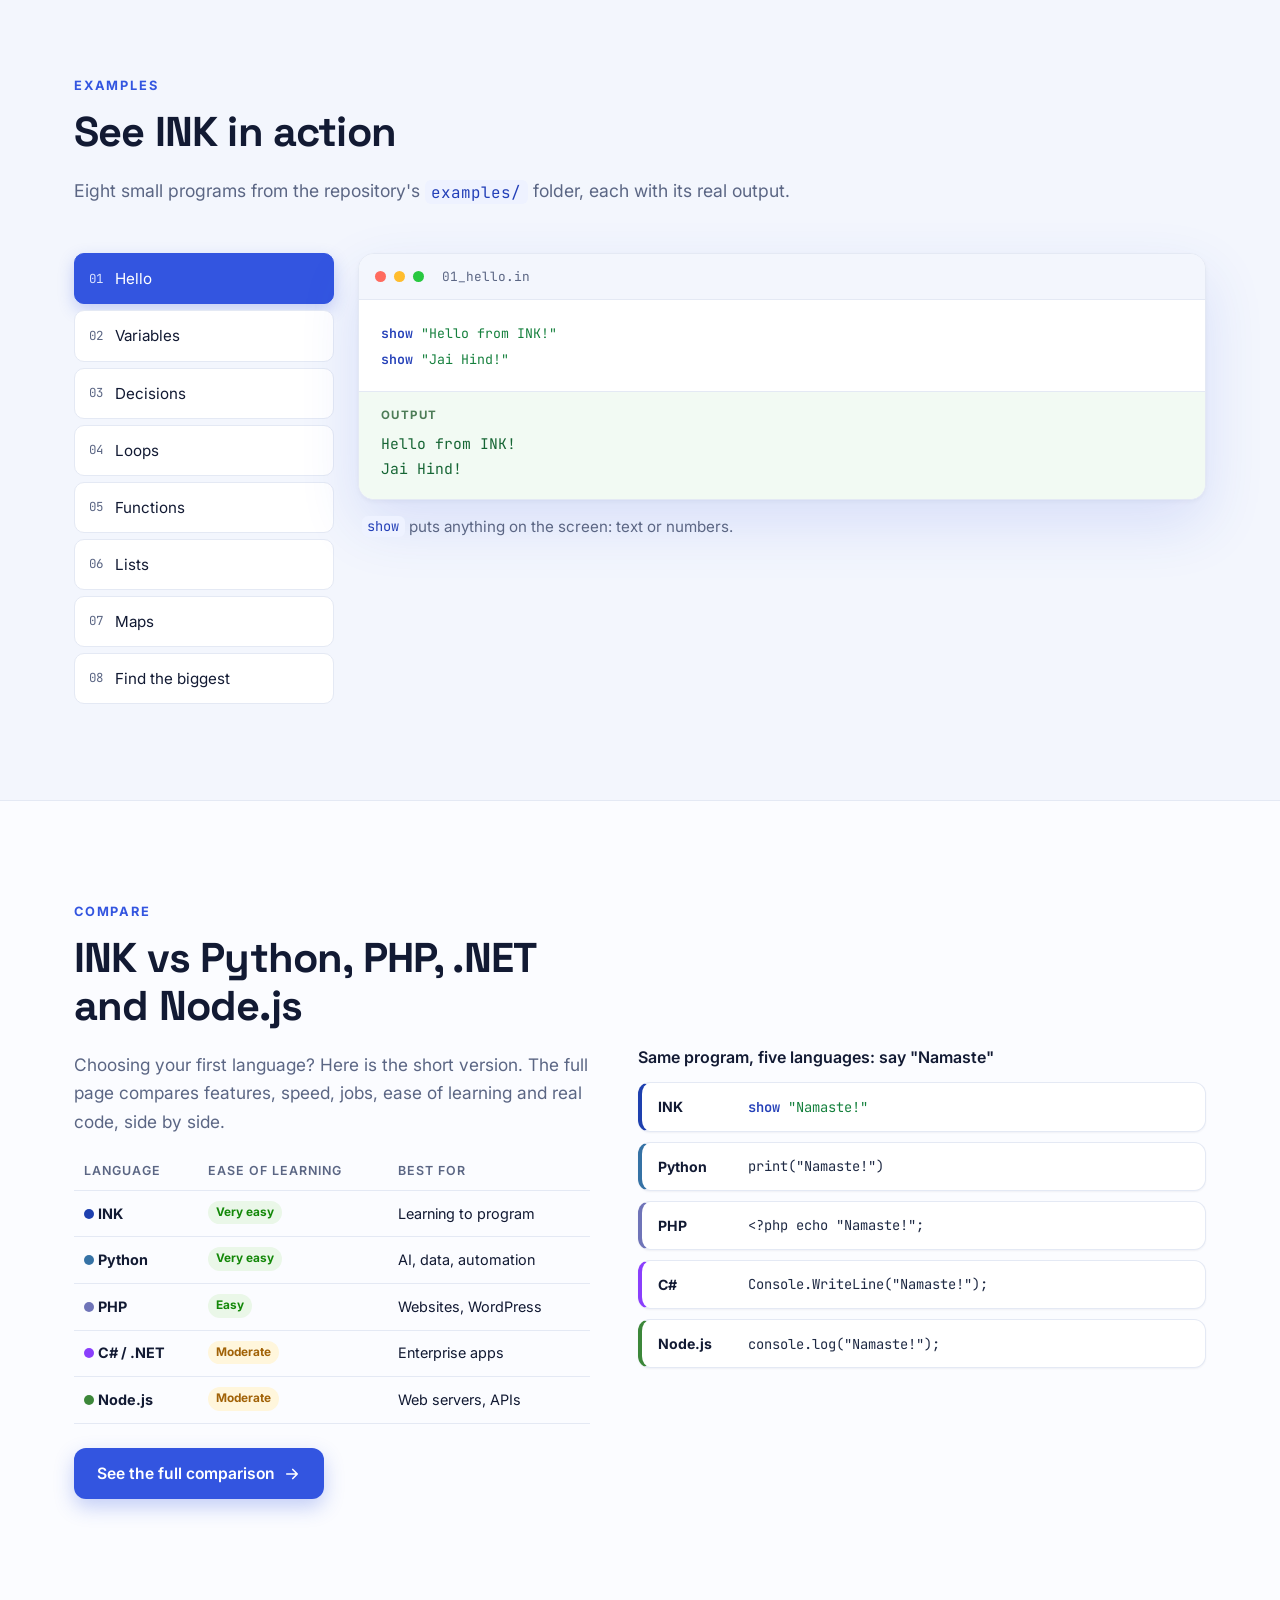
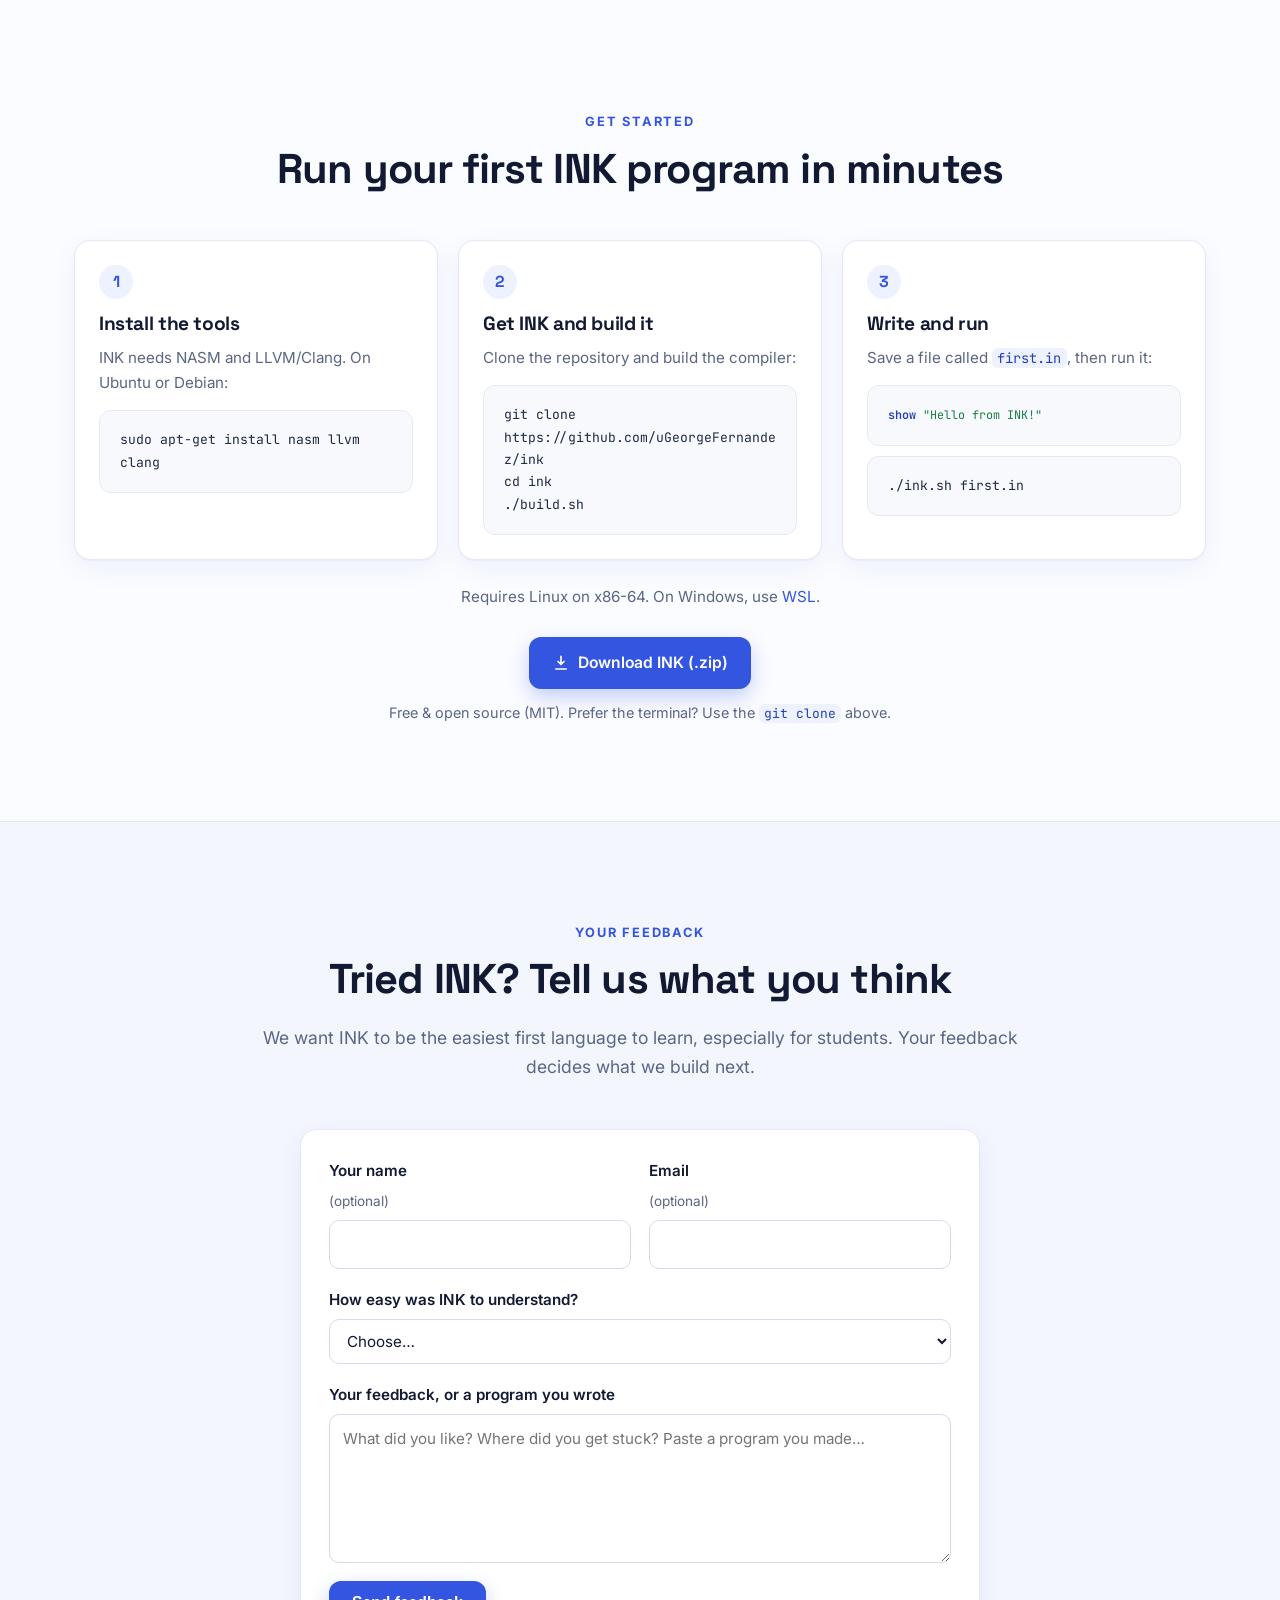
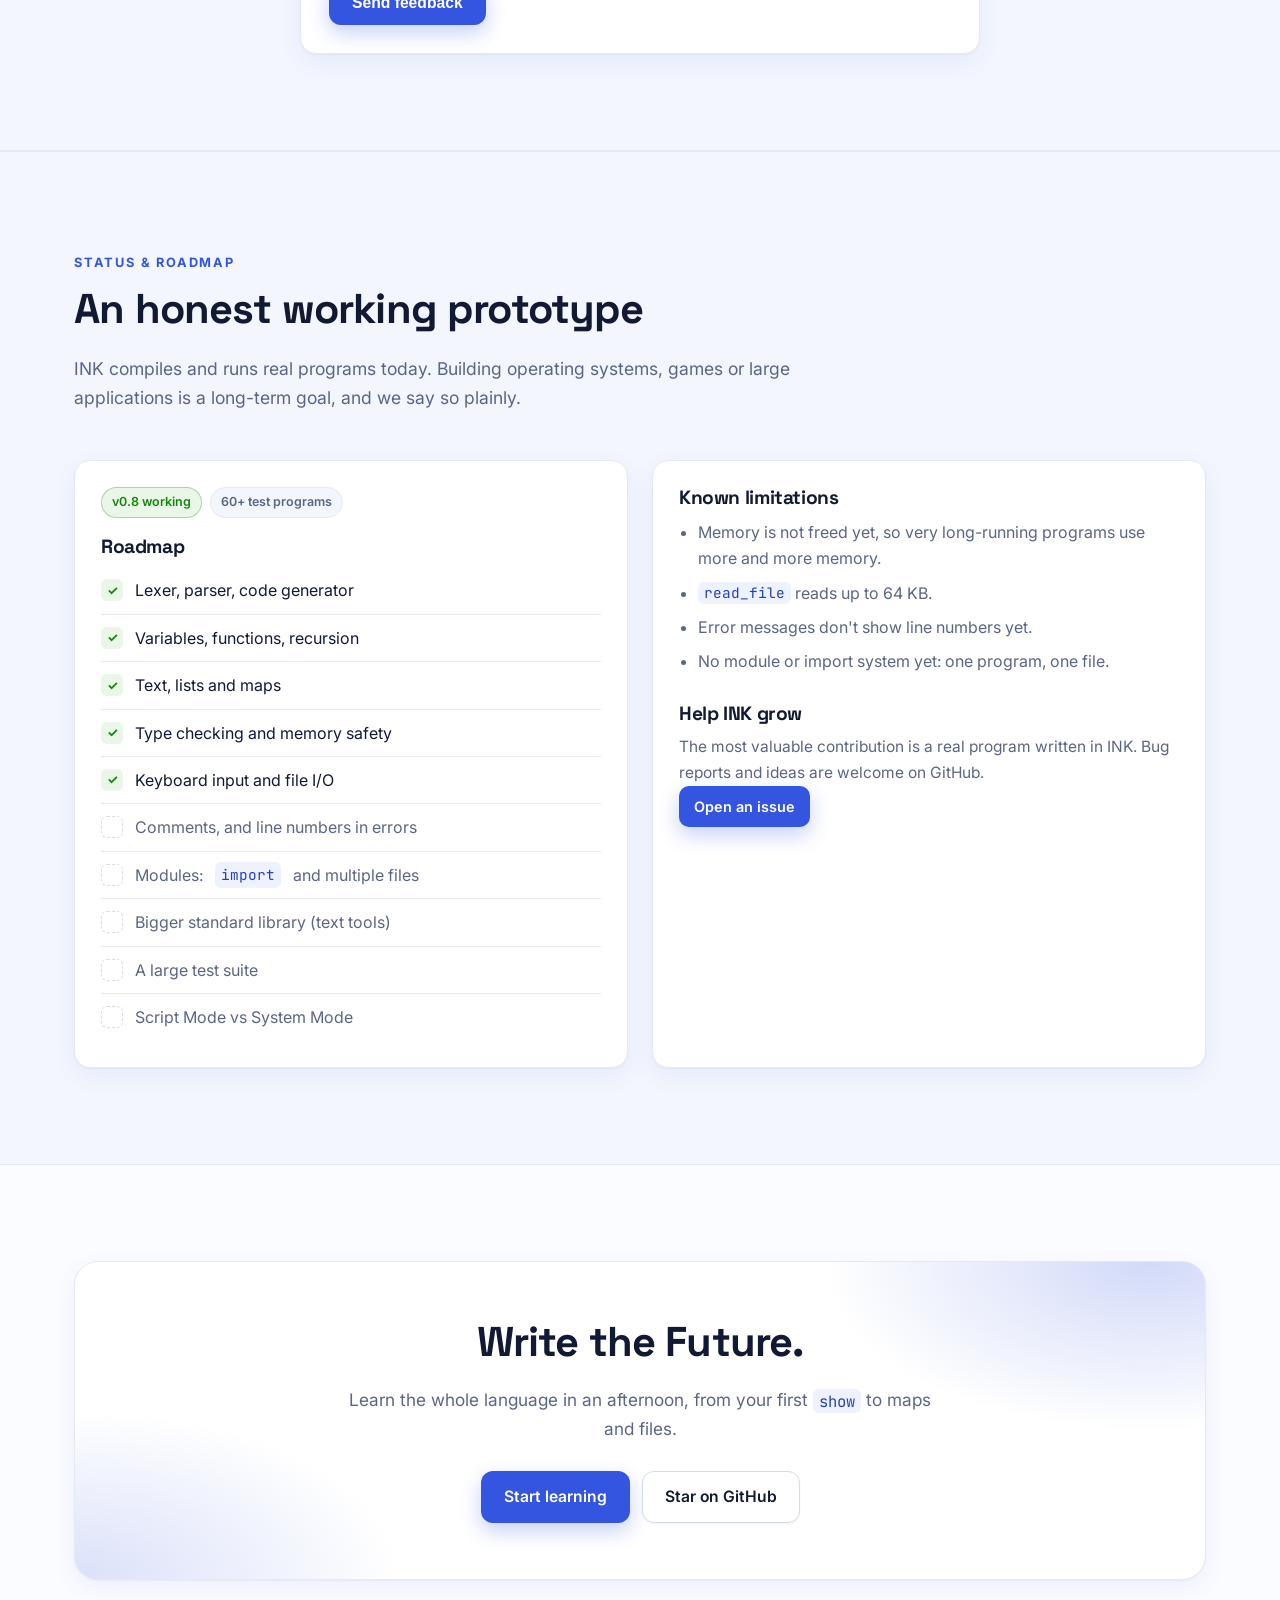
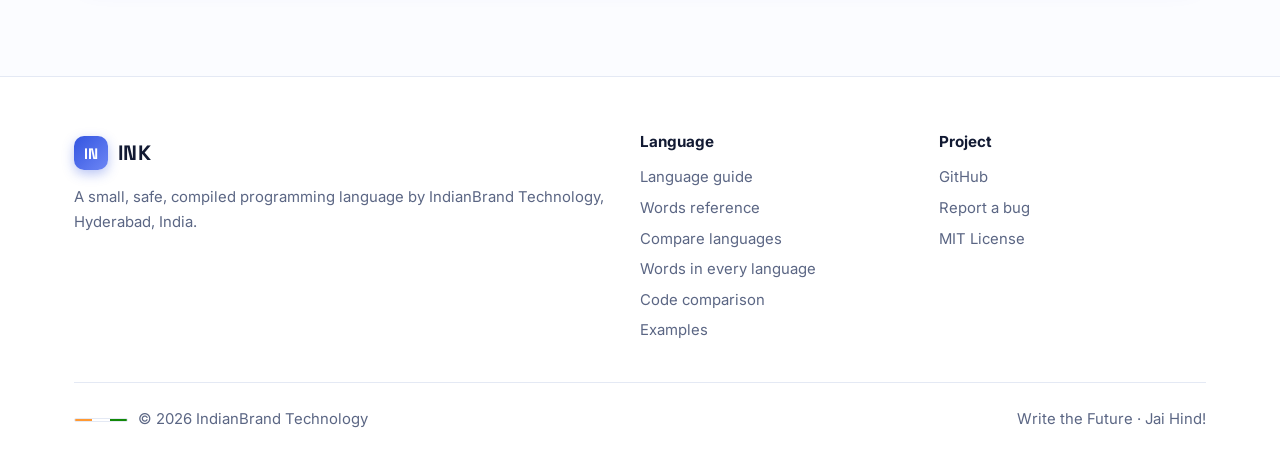
==== commit afcba3a1: "Add Download button and feedback form; update Word-doc guides int->num Co-Authored-By: Claude Opus 4" ====
--- a/website/index.html
+++ b/website/index.html
@@ -39,7 +39,7 @@
       <a href="code.html">Code</a>
       <a href="words.html">Words</a>
       <a href="#start">Get Started</a>
-      <a href="#roadmap">Roadmap</a>
+      <a href="#feedback">Feedback</a>
       <a class="btn btn-primary btn-sm" href="https://github.com/uGeorgeFernandez/ink">
         <svg viewBox="0 0 24 24" fill="currentColor"><path d="M12 .5a11.5 11.5 0 0 0-3.64 22.41c.58.1.79-.25.79-.56v-2c-3.2.7-3.88-1.37-3.88-1.37-.53-1.33-1.28-1.69-1.28-1.69-1.05-.72.08-.7.08-.7 1.16.08 1.77 1.19 1.77 1.19 1.03 1.77 2.7 1.26 3.36.96.1-.75.4-1.26.73-1.55-2.55-.29-5.24-1.28-5.24-5.69 0-1.26.45-2.29 1.19-3.1-.12-.29-.52-1.46.11-3.05 0 0 .97-.31 3.17 1.18a11 11 0 0 1 5.77 0c2.2-1.49 3.17-1.18 3.17-1.18.63 1.59.23 2.76.11 3.05.74.81 1.19 1.84 1.19 3.1 0 4.42-2.7 5.4-5.26 5.68.41.36.78 1.06.78 2.14v3.17c0 .31.21.67.8.56A11.5 11.5 0 0 0 12 .5Z"/></svg>
         GitHub
@@ -56,11 +56,11 @@
       <h1>Code that reads<br>the way you <span class="accent">think.</span></h1>
       <p class="lead">INK is a small, safe, compiled programming language. Simple enough for a first-time programmer, fast as native code, and memory-safe by default.</p>
       <div class="hero-cta">
-        <a class="btn btn-primary" href="#start">
-          Get Started
-          <svg viewBox="0 0 24 24" fill="none" stroke="currentColor" stroke-width="2.2" stroke-linecap="round" stroke-linejoin="round"><path d="M5 12h14M13 6l6 6-6 6"/></svg>
+        <a class="btn btn-primary" href="https://github.com/uGeorgeFernandez/ink/archive/refs/heads/main.zip">
+          <svg viewBox="0 0 24 24" fill="none" stroke="currentColor" stroke-width="2.2" stroke-linecap="round" stroke-linejoin="round"><path d="M12 3v11M8 10l4 4 4-4M5 20h14"/></svg>
+          Download INK
         </a>
-        <a class="btn btn-ghost" href="learn.html">Read the Guide</a>
+        <a class="btn btn-ghost" href="#start">Get Started</a>
       </div>
       <div class="hero-meta">
         <span><svg viewBox="0 0 24 24" fill="none" stroke="currentColor" stroke-width="2" stroke-linecap="round"><path d="M12 2 4 6v6c0 5 3.4 8.8 8 10 4.6-1.2 8-5 8-10V6l-8-4Z"/></svg>Memory-safe</span>
@@ -361,6 +361,50 @@
       </div>
     </div>
     <p class="req">Requires Linux on x86-64. On Windows, use <a href="https://learn.microsoft.com/windows/wsl/install">WSL</a>.</p>
+    <div class="dl-row">
+      <a class="btn btn-primary" href="https://github.com/uGeorgeFernandez/ink/archive/refs/heads/main.zip">
+        <svg viewBox="0 0 24 24" fill="none" stroke="currentColor" stroke-width="2.2" stroke-linecap="round" stroke-linejoin="round"><path d="M12 3v11M8 10l4 4 4-4M5 20h14"/></svg>
+        Download INK (.zip)
+      </a>
+      <p class="dl-note">Free &amp; open source (MIT). Prefer the terminal? Use the <code>git clone</code> above.</p>
+    </div>
+  </div>
+</section>
+
+<!-- Feedback -->
+<section class="soft" id="feedback">
+  <div class="container">
+    <div class="section-head center">
+      <span class="kicker">Your feedback</span>
+      <h2>Tried INK? Tell us what you think</h2>
+      <p>We want INK to be the easiest first language to learn, especially for students. Your feedback decides what we build next.</p>
+    </div>
+    <form class="feedback-form" id="feedbackForm" novalidate>
+      <div class="ff-row">
+        <label>Your name <span class="opt">(optional)</span>
+          <input type="text" name="name" autocomplete="name">
+        </label>
+        <label>Email <span class="opt">(optional)</span>
+          <input type="email" name="email" autocomplete="email">
+        </label>
+      </div>
+      <label>How easy was INK to understand?
+        <select name="rating">
+          <option value="">Choose…</option>
+          <option>Very easy</option>
+          <option>Easy</option>
+          <option>Okay</option>
+          <option>Hard</option>
+        </select>
+      </label>
+      <label>Your feedback, or a program you wrote
+        <textarea name="message" rows="5" placeholder="What did you like? Where did you get stuck? Paste a program you made…"></textarea>
+      </label>
+      <div class="ff-actions">
+        <button type="submit" class="btn btn-primary">Send feedback</button>
+        <span class="ff-note" id="ffNote"></span>
+      </div>
+    </form>
   </div>
 </section>
 
--- a/website/assets/style.css
+++ b/website/assets/style.css
@@ -624,3 +624,20 @@
 .words-table thead th:first-child { left: 0; z-index: 6; }
 .words-table tbody th { z-index: 3; }
 .words-table tr.wcat th { z-index: 2; }
+
+/* ---------- Download row + Feedback form ---------- */
+.dl-row { text-align: center; margin-top: 28px; }
+.dl-note { color: var(--text-muted); font-size: .9rem; margin: 12px 0 0; }
+.feedback-form { max-width: 680px; margin: 0 auto; display: grid; gap: 18px; background: var(--surface); border: 1px solid var(--border); border-radius: var(--radius); padding: 28px; box-shadow: var(--shadow); }
+@media (max-width: 560px) { .feedback-form { padding: 20px; } }
+.feedback-form label { display: grid; gap: 7px; font-weight: 600; font-size: .95rem; color: var(--text); }
+.feedback-form .opt { font-weight: 400; color: var(--text-muted); font-size: .85rem; }
+.feedback-form input, .feedback-form select, .feedback-form textarea { font: inherit; font-weight: 400; padding: 11px 13px; border: 1px solid var(--border-strong); border-radius: 10px; background: #fff; color: var(--text); width: 100%; }
+.feedback-form input:focus, .feedback-form select:focus, .feedback-form textarea:focus { outline: none; border-color: var(--primary); box-shadow: 0 0 0 3px rgba(51, 85, 224, .15); }
+.feedback-form textarea { resize: vertical; }
+.ff-row { display: grid; grid-template-columns: 1fr 1fr; gap: 18px; }
+@media (max-width: 560px) { .ff-row { grid-template-columns: 1fr; } }
+.ff-actions { display: flex; align-items: center; gap: 16px; flex-wrap: wrap; }
+.ff-note { font-size: .9rem; color: var(--text-muted); }
+.ff-note.ok { color: var(--green); font-weight: 600; }
+.ff-note.err { color: #b91c1c; }
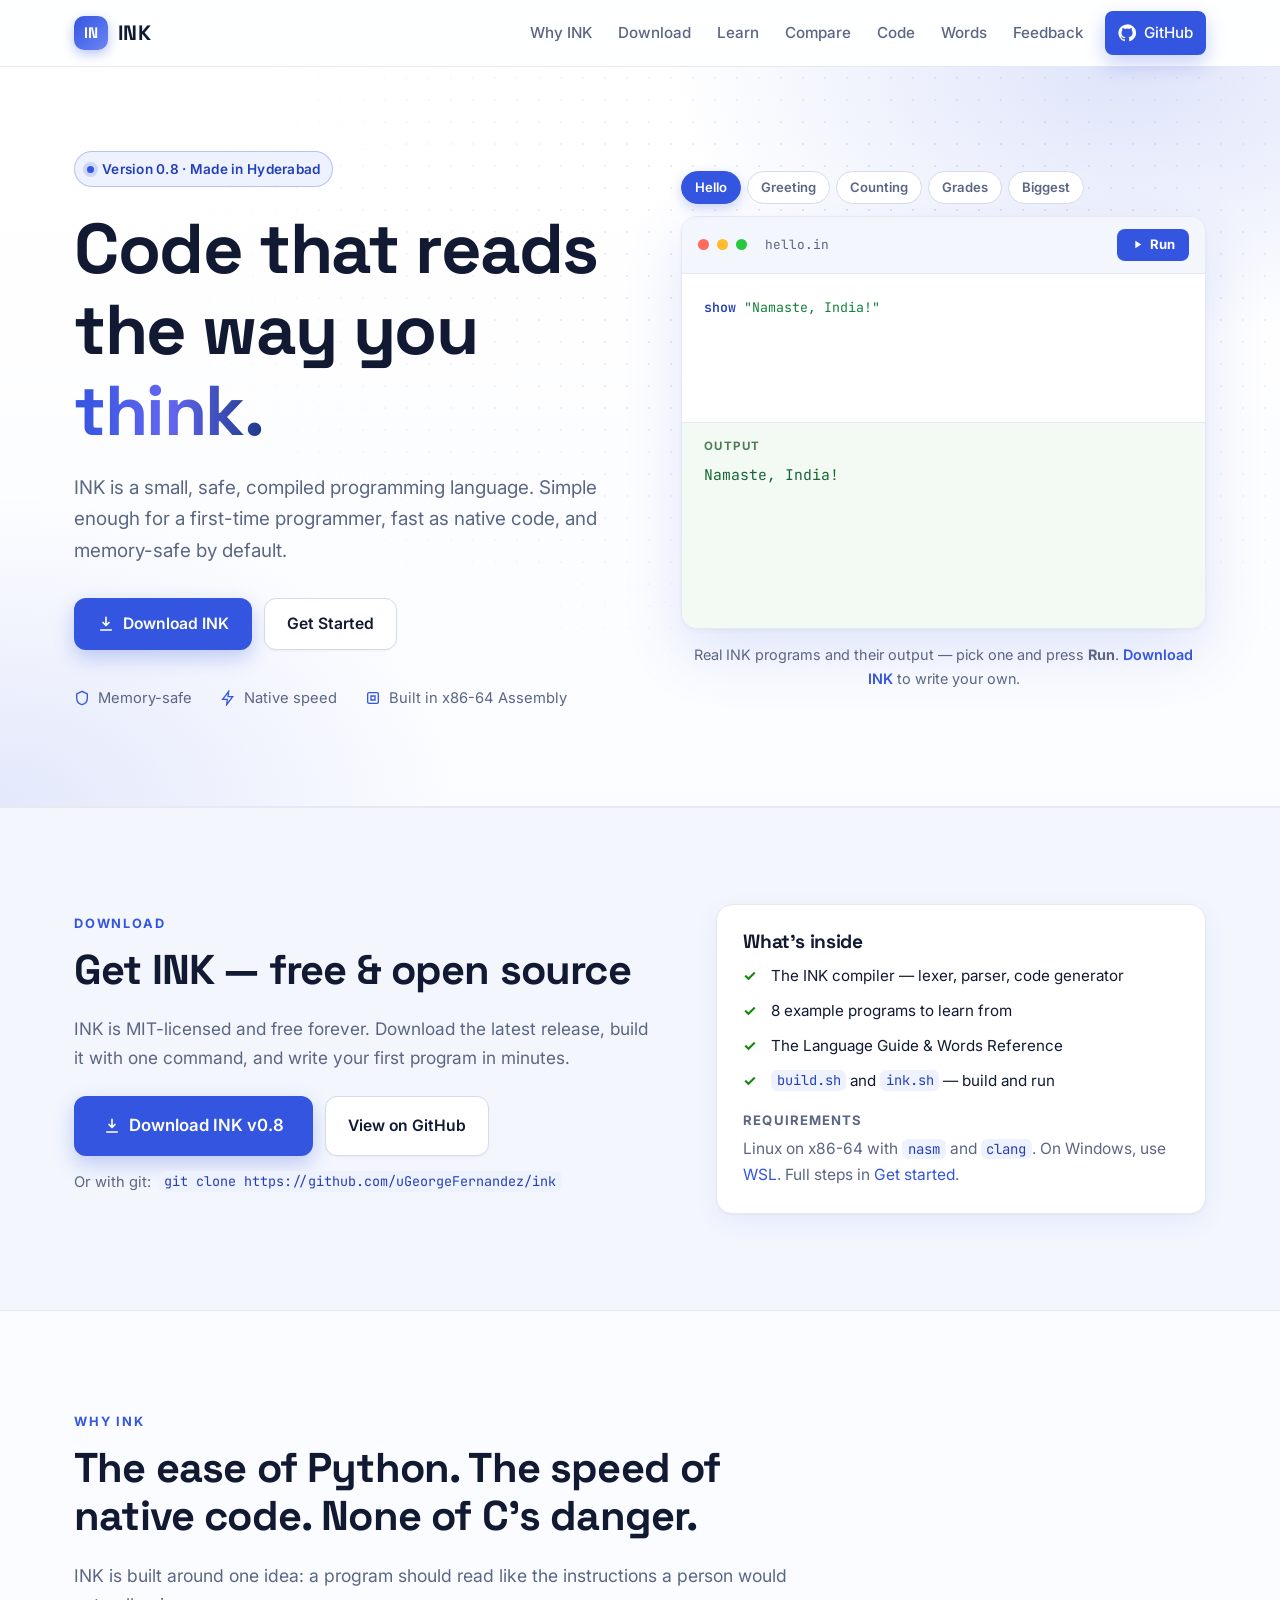
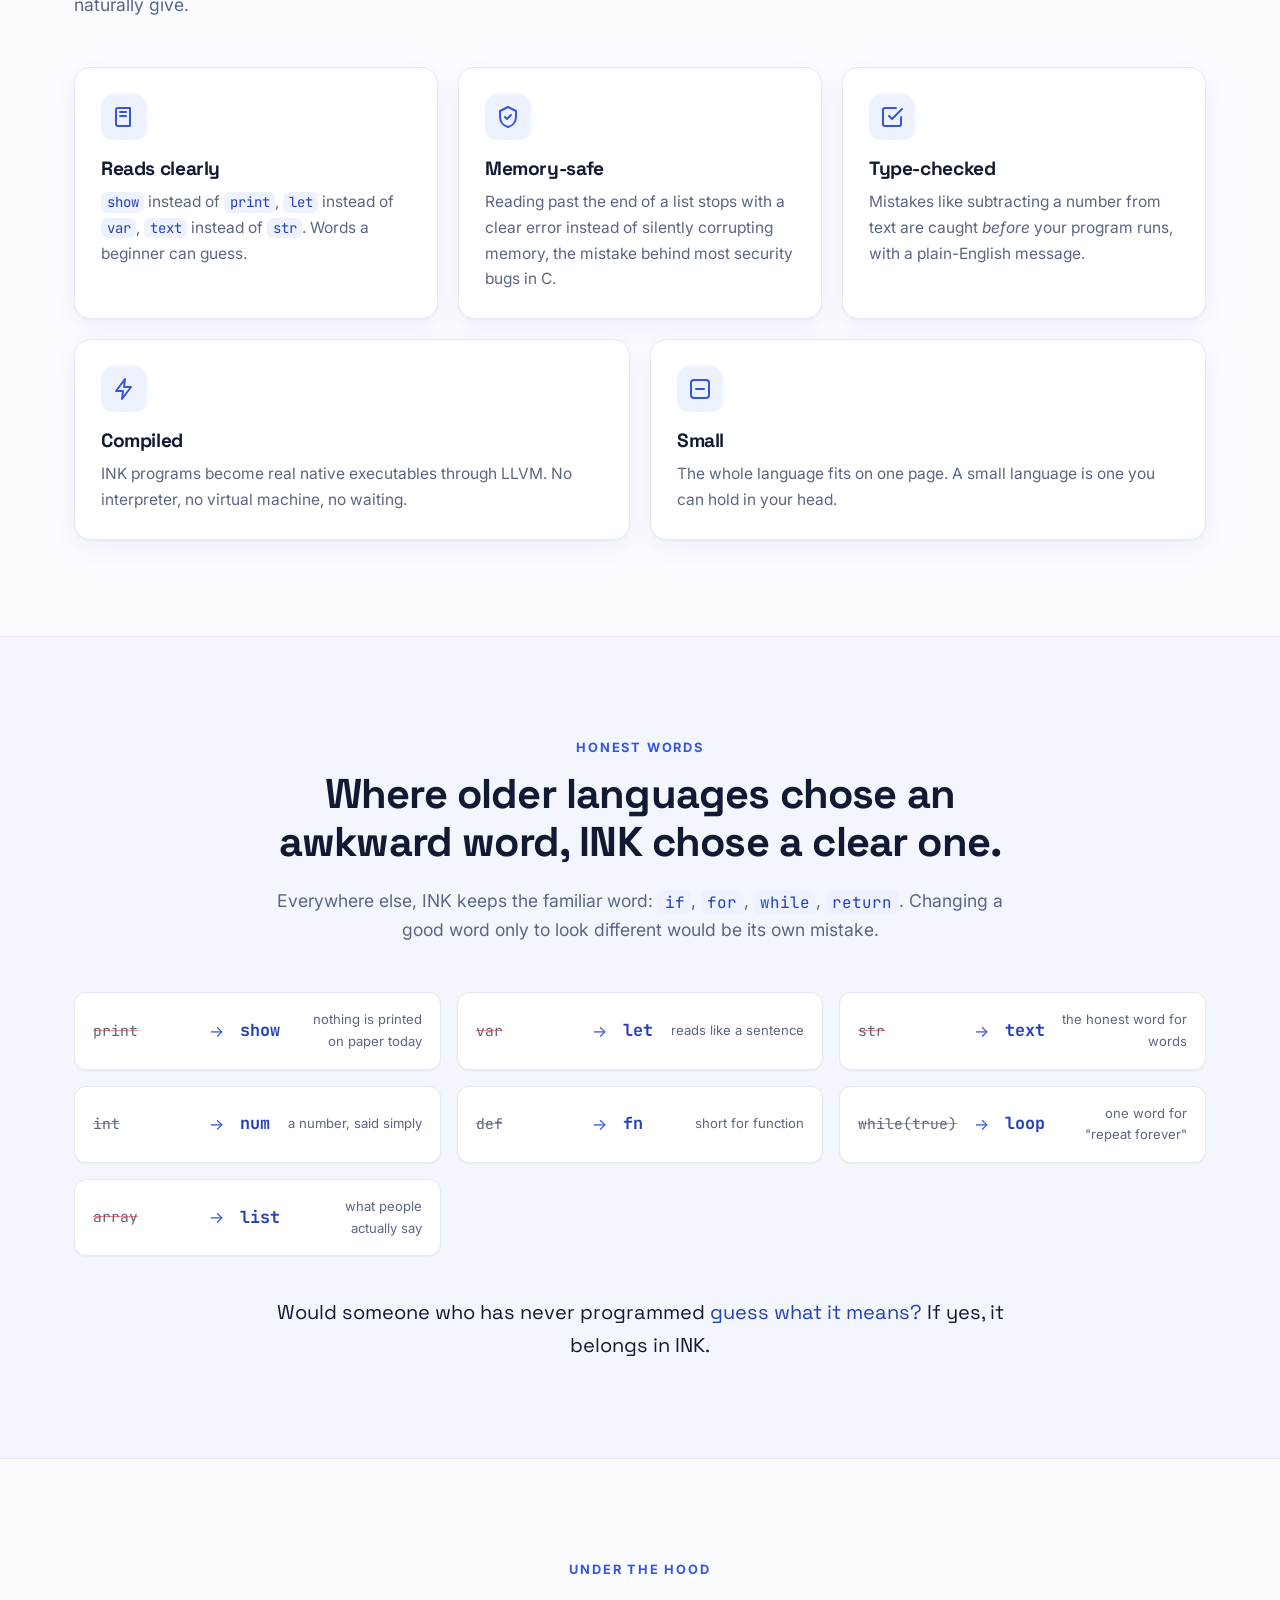
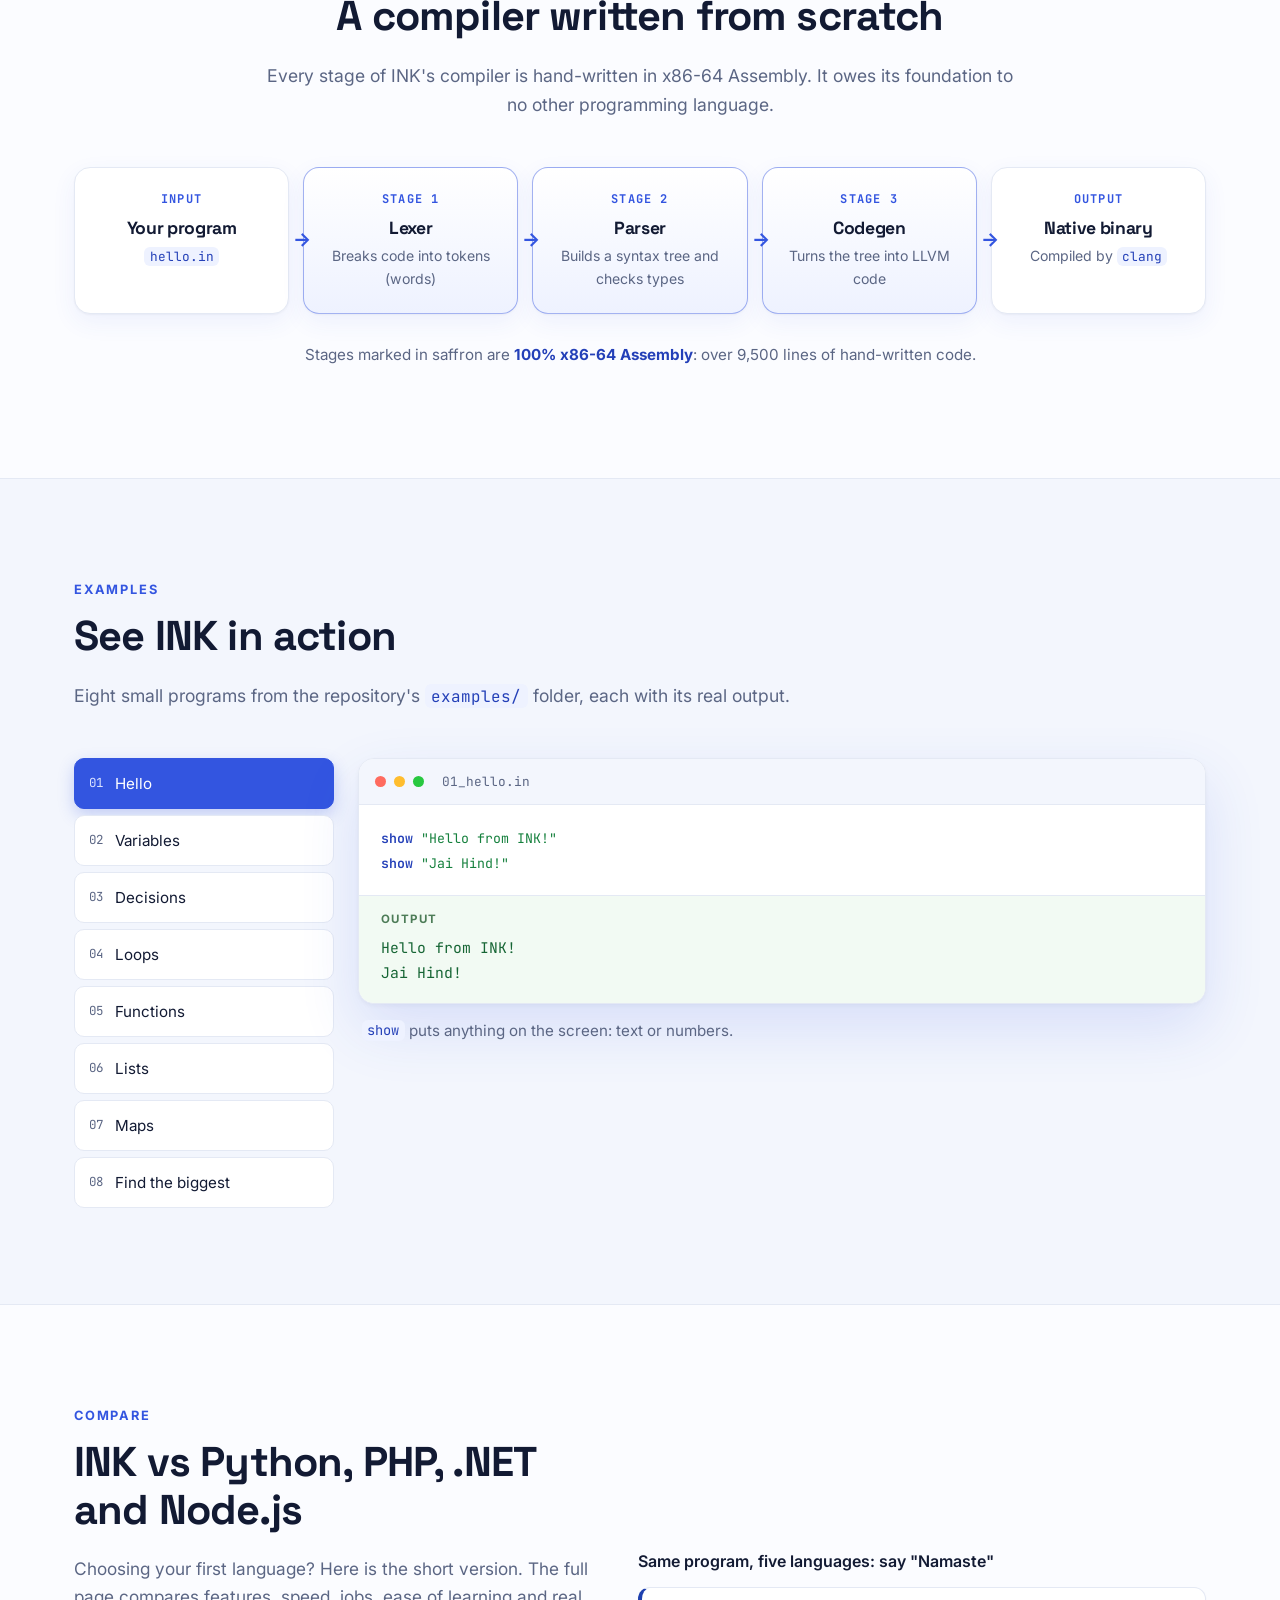
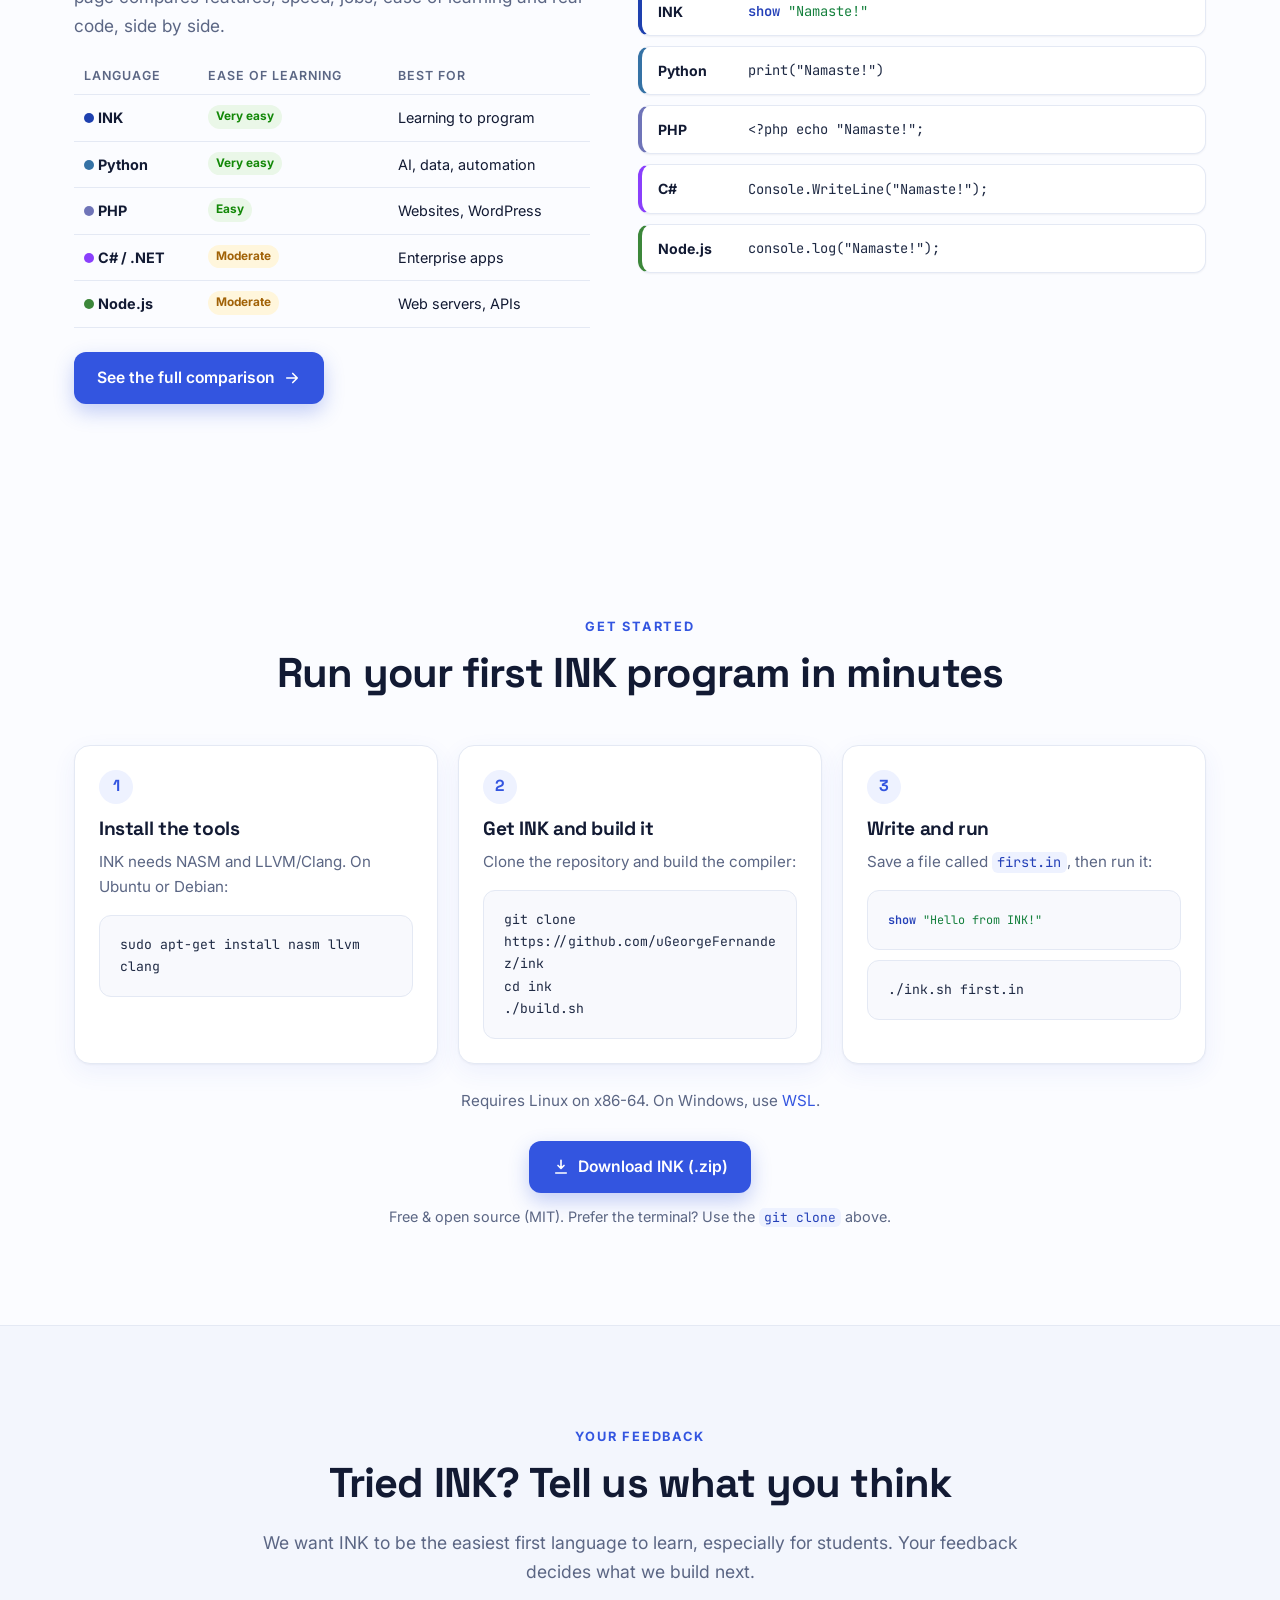
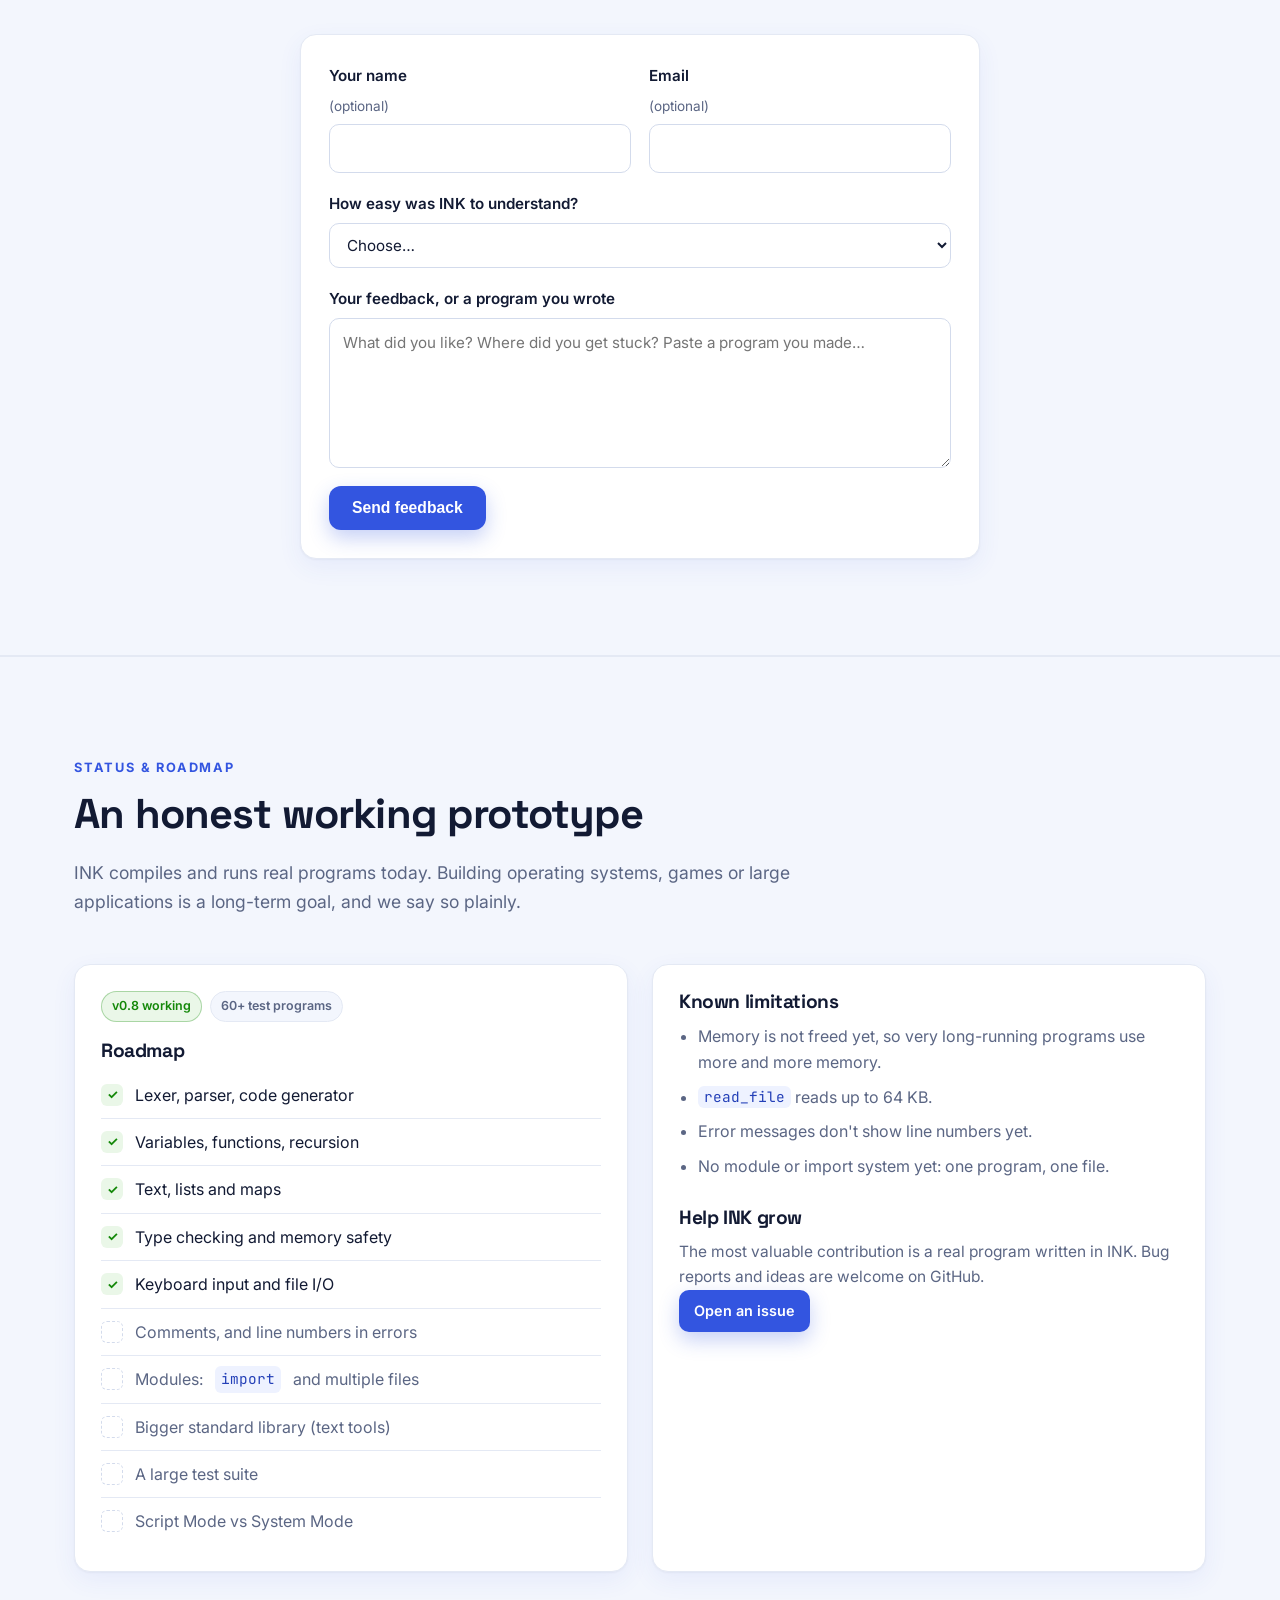
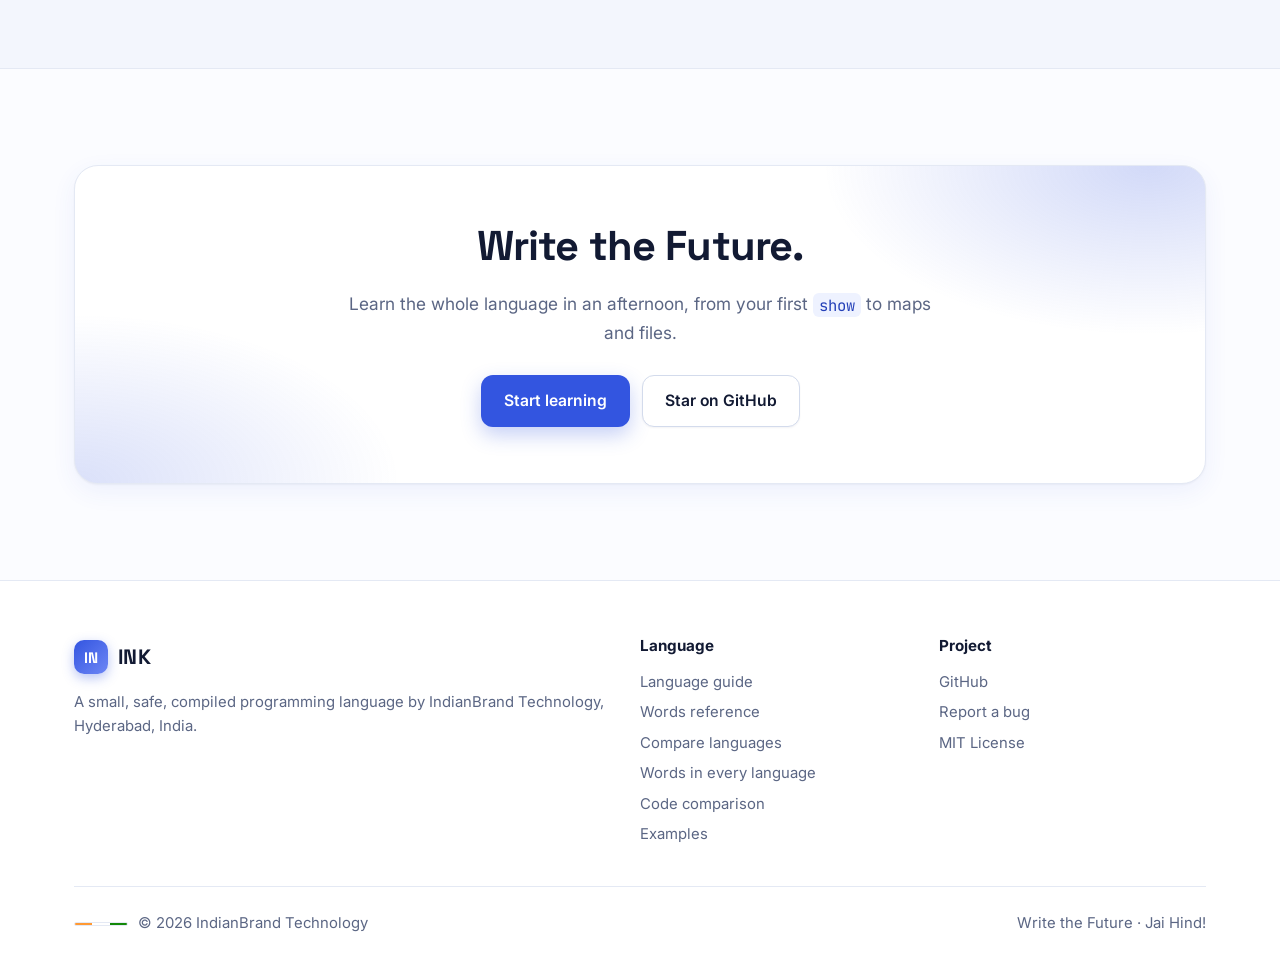
==== commit 8be75887: "Homepage: add Try-INK playground and prominent Download section (python.org-style) Co-Authored-By: C" ====
--- a/website/index.html
+++ b/website/index.html
@@ -33,12 +33,11 @@
     </button>
     <nav class="nav-links">
       <a href="#why">Why INK</a>
-      <a href="#examples">Examples</a>
+      <a href="#download">Download</a>
       <a href="learn.html">Learn</a>
       <a href="compare.html">Compare</a>
       <a href="code.html">Code</a>
       <a href="words.html">Words</a>
-      <a href="#start">Get Started</a>
       <a href="#feedback">Feedback</a>
       <a class="btn btn-primary btn-sm" href="https://github.com/uGeorgeFernandez/ink">
         <svg viewBox="0 0 24 24" fill="currentColor"><path d="M12 .5a11.5 11.5 0 0 0-3.64 22.41c.58.1.79-.25.79-.56v-2c-3.2.7-3.88-1.37-3.88-1.37-.53-1.33-1.28-1.69-1.28-1.69-1.05-.72.08-.7.08-.7 1.16.08 1.77 1.19 1.77 1.19 1.03 1.77 2.7 1.26 3.36.96.1-.75.4-1.26.73-1.55-2.55-.29-5.24-1.28-5.24-5.69 0-1.26.45-2.29 1.19-3.1-.12-.29-.52-1.46.11-3.05 0 0 .97-.31 3.17 1.18a11 11 0 0 1 5.77 0c2.2-1.49 3.17-1.18 3.17-1.18.63 1.59.23 2.76.11 3.05.74.81 1.19 1.84 1.19 3.1 0 4.42-2.7 5.4-5.26 5.68.41.36.78 1.06.78 2.14v3.17c0 .31.21.67.8.56A11.5 11.5 0 0 0 12 .5Z"/></svg>
@@ -69,29 +68,58 @@
       </div>
     </div>
 
-    <div class="window" aria-label="INK code example">
-      <div class="window-bar"><i></i><i></i><i></i><span class="window-title">namaste.in</span></div>
-      <pre><code class="ink">show "Jai Hind!"
-
-fn greet(name: text) -&gt; text {
-    return "Namaste " + name
-}
-
-show greet("George")
-show greet("Priya")
-
-let scores = [72, 95, 88]
-show "Best: " + max(scores[1], scores[2])</code></pre>
-      <div class="output">
-        <span class="output-label">Output</span>
-        <pre>Jai Hind!
-Namaste George
-Namaste Priya
-Best: 95</pre>
-      </div>
+    <div class="hero-demo">
+      <div class="pg-tabs" id="pgTabs" role="tablist" aria-label="Try INK examples"></div>
+      <div class="window" id="playground">
+        <div class="window-bar">
+          <i></i><i></i><i></i>
+          <span class="window-title" id="pgFile">hello.in</span>
+          <button class="pg-run" id="pgRun" aria-label="Run this program">
+            <svg viewBox="0 0 24 24" fill="currentColor"><path d="M8 5v14l11-7z"/></svg>Run
+          </button>
+        </div>
+        <pre><code class="ink" id="pgCode">show "Namaste, India!"</code></pre>
+        <div class="output">
+          <span class="output-label">Output</span>
+          <pre id="pgOut">Namaste, India!</pre>
+        </div>
+      </div>
+      <p class="pg-caption">Real INK programs and their output — pick one and press <b>Run</b>. <a href="#download">Download INK</a> to write your own.</p>
     </div>
   </div>
 </div>
+
+<!-- Download -->
+<section class="soft" id="download">
+  <div class="container">
+    <div class="dl-grid">
+      <div>
+        <span class="kicker">Download</span>
+        <h2>Get INK — free &amp; open source</h2>
+        <p style="color:var(--text-muted);font-size:1.08rem;max-width:34em">INK is MIT-licensed and free forever. Download the latest release, build it with one command, and write your first program in minutes.</p>
+        <div class="dl-cta">
+          <a class="btn btn-primary btn-lg" href="https://github.com/uGeorgeFernandez/ink/archive/refs/heads/main.zip">
+            <svg viewBox="0 0 24 24" fill="none" stroke="currentColor" stroke-width="2.2" stroke-linecap="round" stroke-linejoin="round"><path d="M12 3v11M8 10l4 4 4-4M5 20h14"/></svg>
+            Download INK v0.8
+          </a>
+          <a class="btn btn-ghost" href="https://github.com/uGeorgeFernandez/ink">View on GitHub</a>
+        </div>
+        <p class="dl-sub">Or with git:&nbsp; <code>git clone https://github.com/uGeorgeFernandez/ink</code></p>
+      </div>
+      <div class="card dl-card">
+        <h3>What's inside</h3>
+        <ul class="dl-list">
+          <li>The INK compiler — lexer, parser, code generator</li>
+          <li>8 example programs to learn from</li>
+          <li>The Language Guide &amp; Words Reference</li>
+          <li><code>build.sh</code> and <code>ink.sh</code> — build and run</li>
+        </ul>
+        <h4>Requirements</h4>
+        <p class="dl-req">Linux on x86-64 with <code>nasm</code> and <code>clang</code>. On Windows, use <a href="https://learn.microsoft.com/windows/wsl/install">WSL</a>. Full steps in <a href="#start">Get started</a>.</p>
+      </div>
+    </div>
+  </div>
+</section>
 
 <!-- Why -->
 <section id="why">
--- a/website/assets/style.css
+++ b/website/assets/style.css
@@ -641,3 +641,31 @@
 .ff-note { font-size: .9rem; color: var(--text-muted); }
 .ff-note.ok { color: var(--green); font-weight: 600; }
 .ff-note.err { color: #b91c1c; }
+
+/* ---------- Try INK playground (hero) ---------- */
+.hero-demo { min-width: 0; }
+.pg-tabs { display: flex; flex-wrap: wrap; gap: 6px; margin-bottom: 12px; }
+.pg-tab { font: inherit; font-size: .82rem; font-weight: 600; cursor: pointer; padding: 5px 13px; border-radius: 999px; border: 1px solid var(--border-strong); background: #fff; color: var(--text-muted); transition: all .15s ease; }
+.pg-tab:hover { border-color: var(--primary); color: var(--primary); }
+.pg-tab.active { background: var(--primary); border-color: var(--primary); color: #fff; box-shadow: 0 4px 12px rgba(51, 85, 224, .25); }
+#playground .window-bar { align-items: center; }
+.pg-run { margin-left: auto; display: inline-flex; align-items: center; gap: 6px; font: inherit; font-size: .82rem; font-weight: 700; cursor: pointer; padding: 5px 14px; border-radius: 8px; border: 0; background: var(--primary); color: #fff; }
+.pg-run:hover { background: var(--primary-deep); }
+.pg-run svg { width: 13px; height: 13px; }
+#playground pre { min-height: 148px; }
+#pgOut.pg-running { color: var(--text-muted); font-style: italic; }
+.pg-caption { color: var(--text-muted); font-size: .9rem; margin: 14px 2px 0; text-align: center; }
+.pg-caption a { font-weight: 600; }
+
+/* ---------- Download section ---------- */
+.dl-grid { display: grid; grid-template-columns: 1.1fr .9fr; gap: 44px; align-items: center; }
+@media (max-width: 860px) { .dl-grid { grid-template-columns: 1fr; gap: 28px; } }
+.dl-cta { display: flex; flex-wrap: wrap; gap: 12px; margin: 24px 0 14px; }
+.btn-lg { padding: 15px 28px; font-size: 1.05rem; }
+.dl-sub { color: var(--text-muted); font-size: .92rem; }
+.dl-sub code { font-size: .84rem; }
+.dl-card h4 { font-size: .82rem; text-transform: uppercase; letter-spacing: .08em; color: var(--text-muted); margin: 20px 0 8px; font-family: var(--font); }
+.dl-list { list-style: none; margin: 0; padding: 0; display: grid; gap: 10px; }
+.dl-list li { position: relative; padding-left: 28px; color: var(--text); font-size: .95rem; }
+.dl-list li::before { content: "✓"; position: absolute; left: 0; top: 0; color: var(--green); font-weight: 700; }
+.dl-req { color: var(--text-muted); font-size: .93rem; margin: 0; }
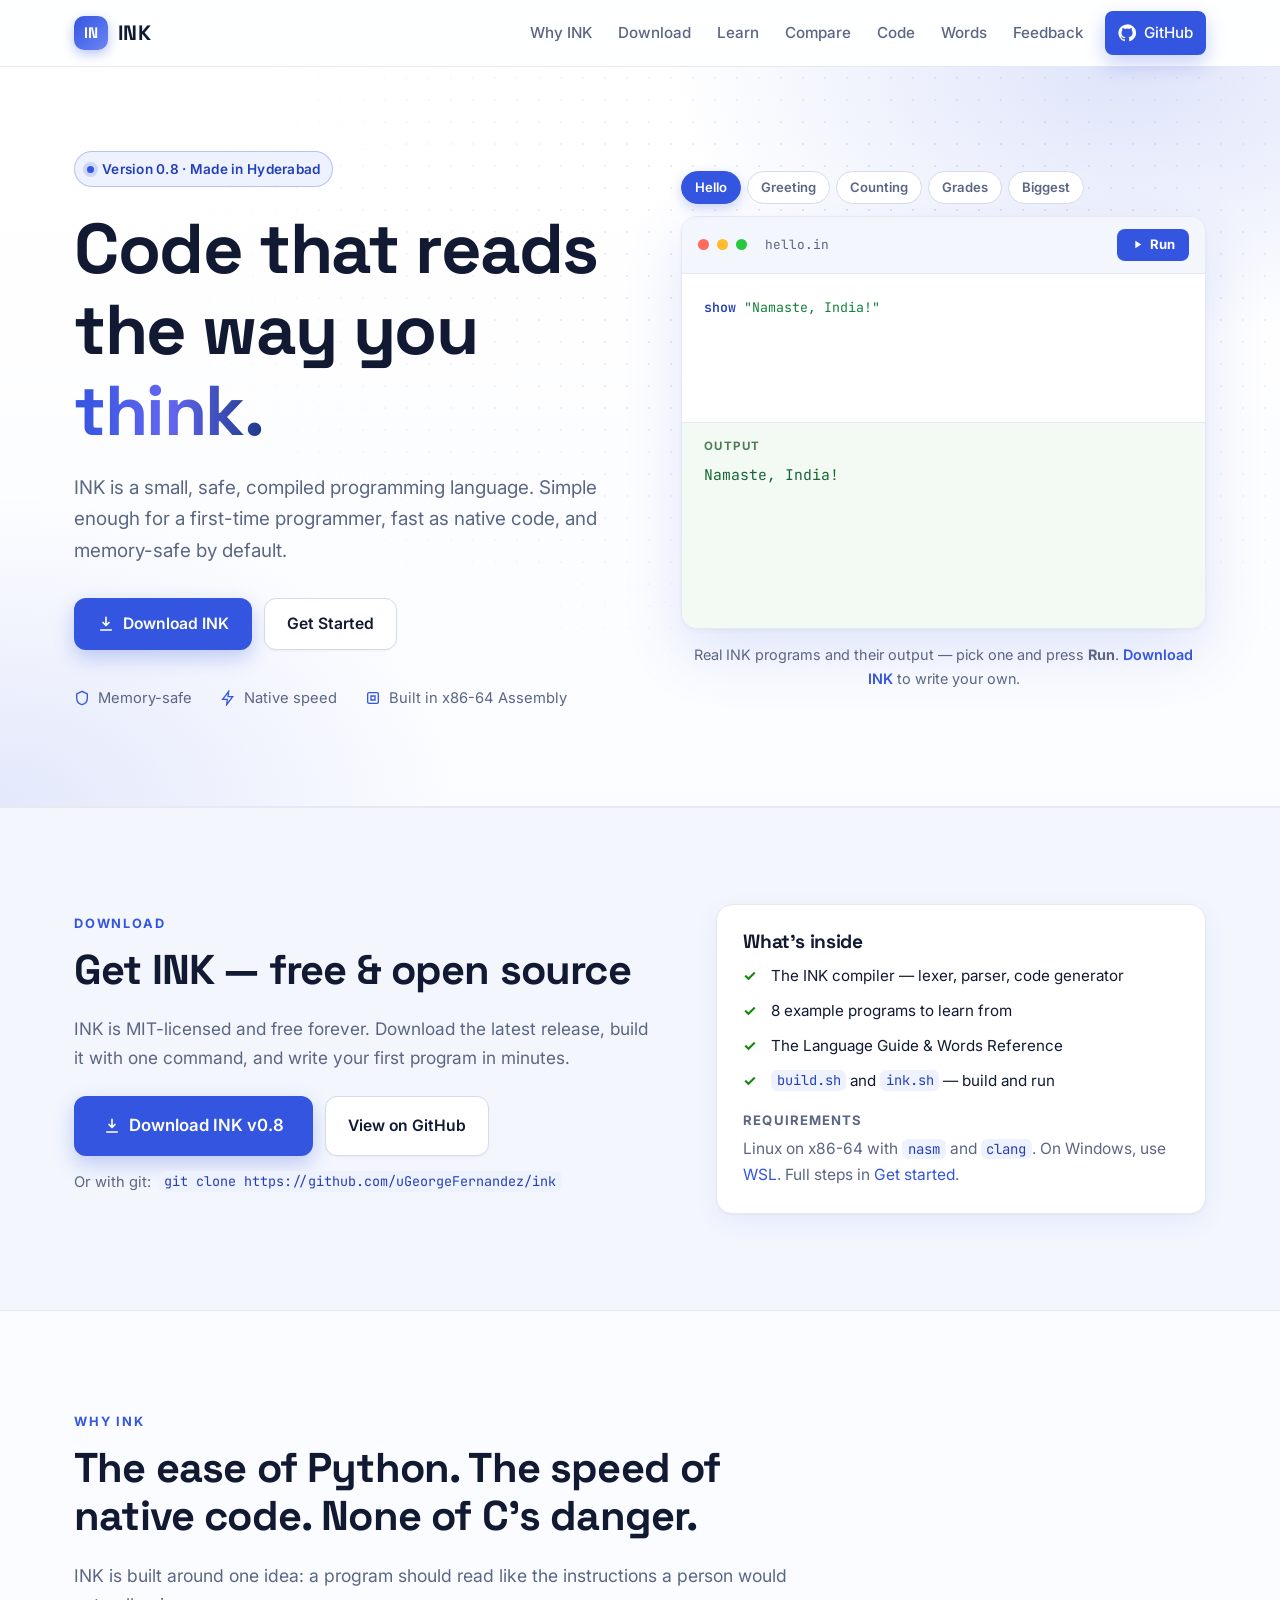
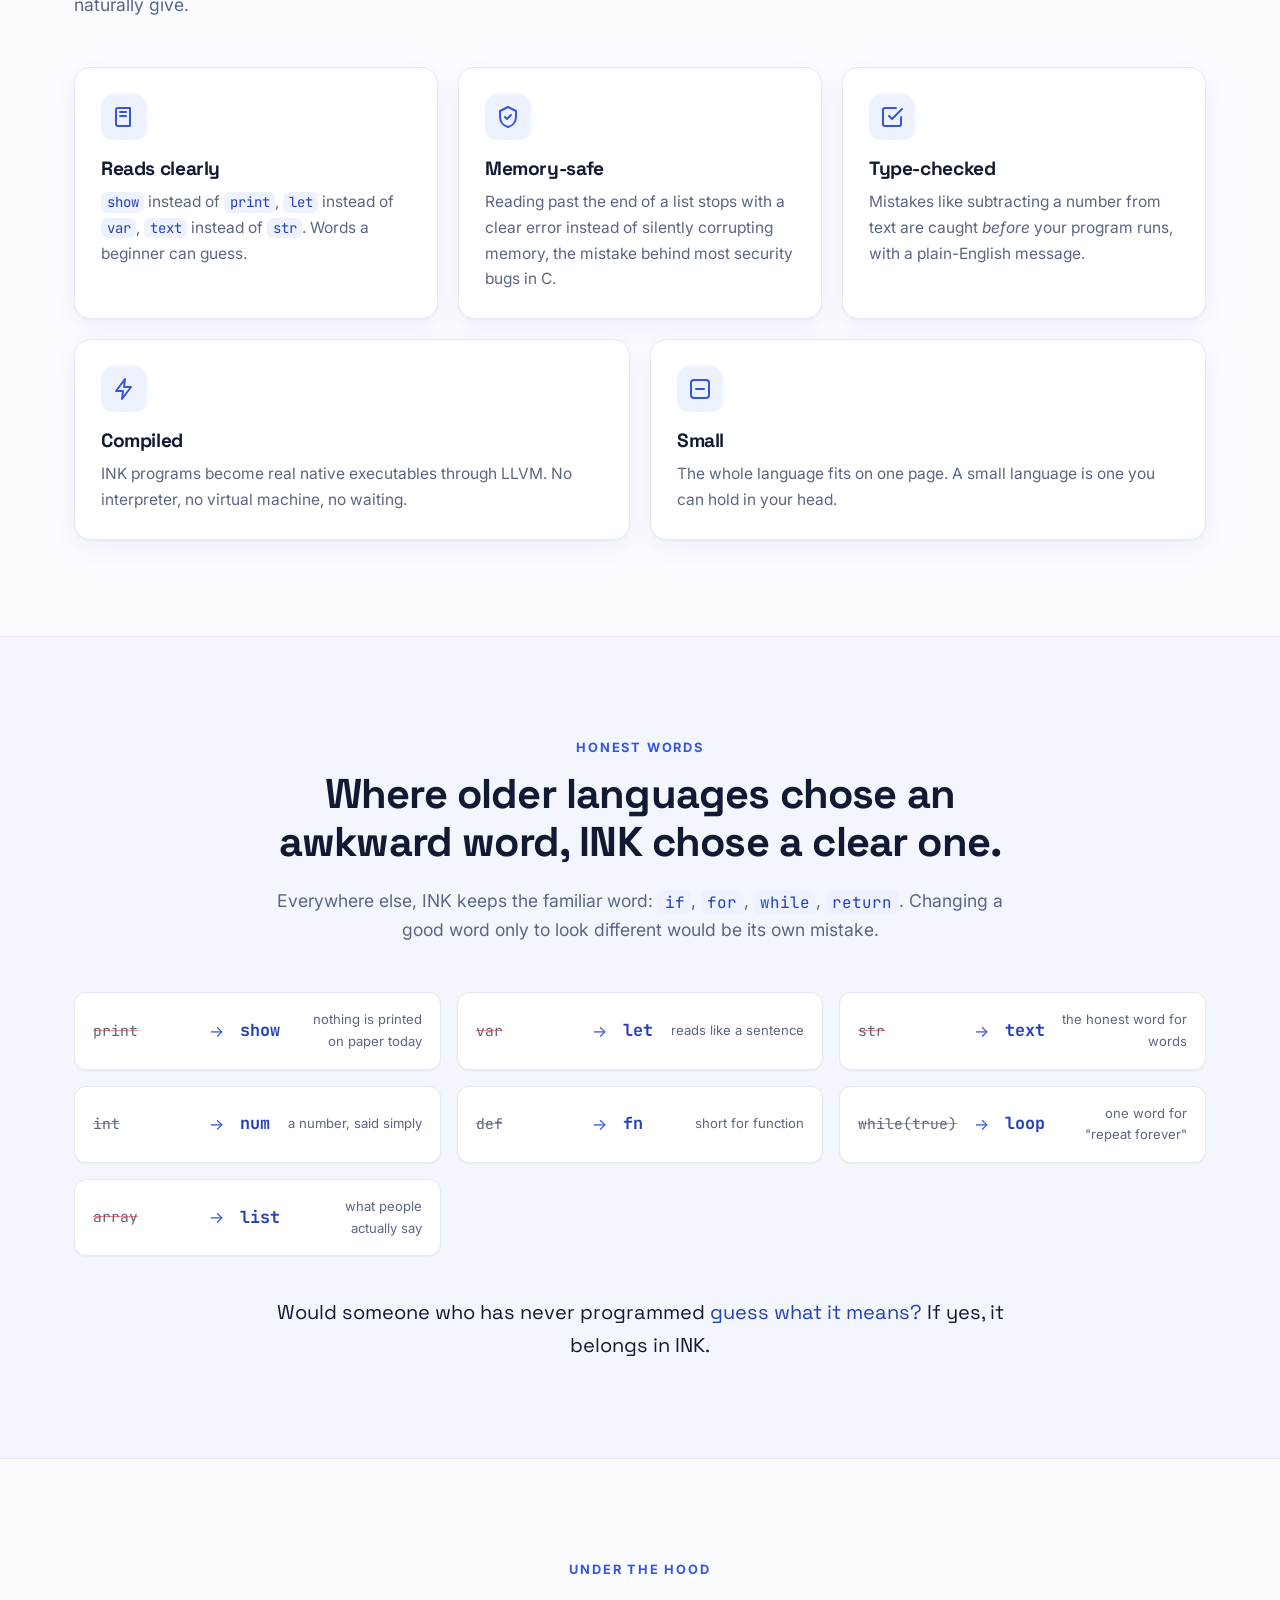
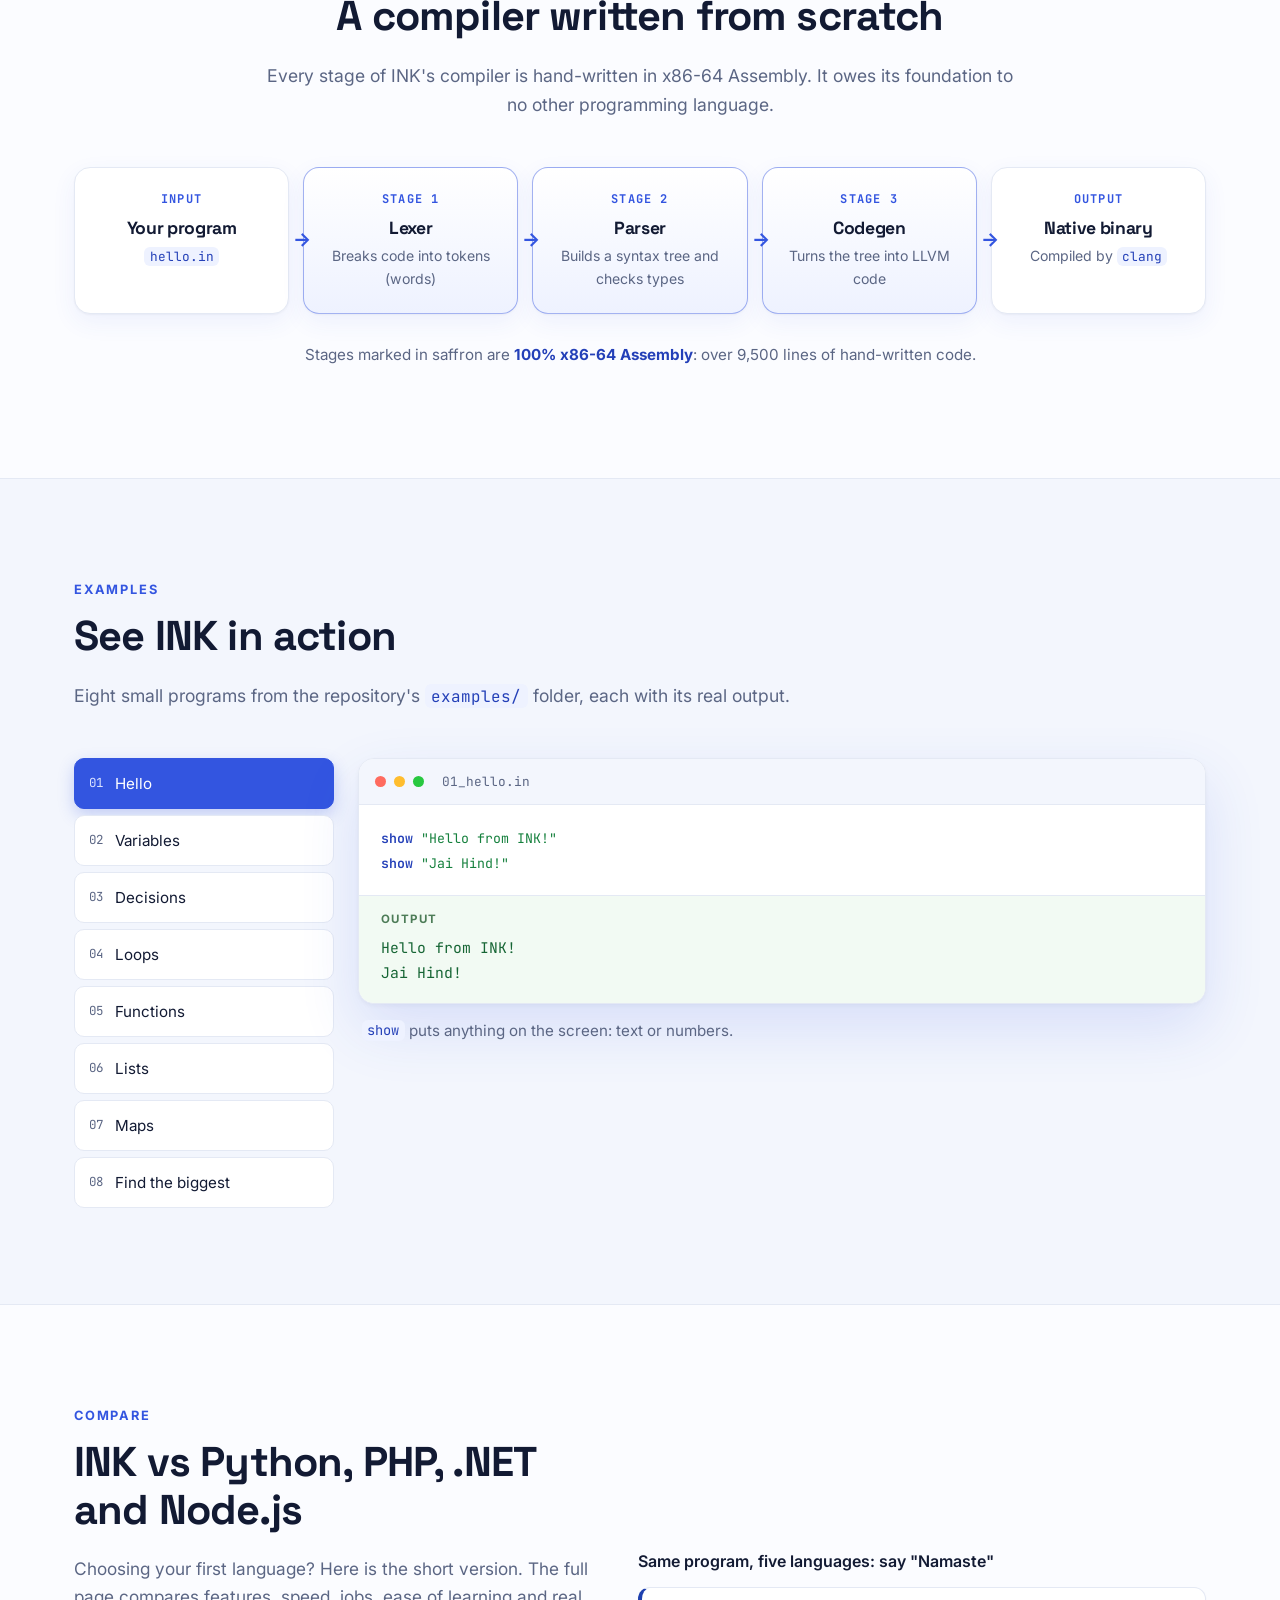
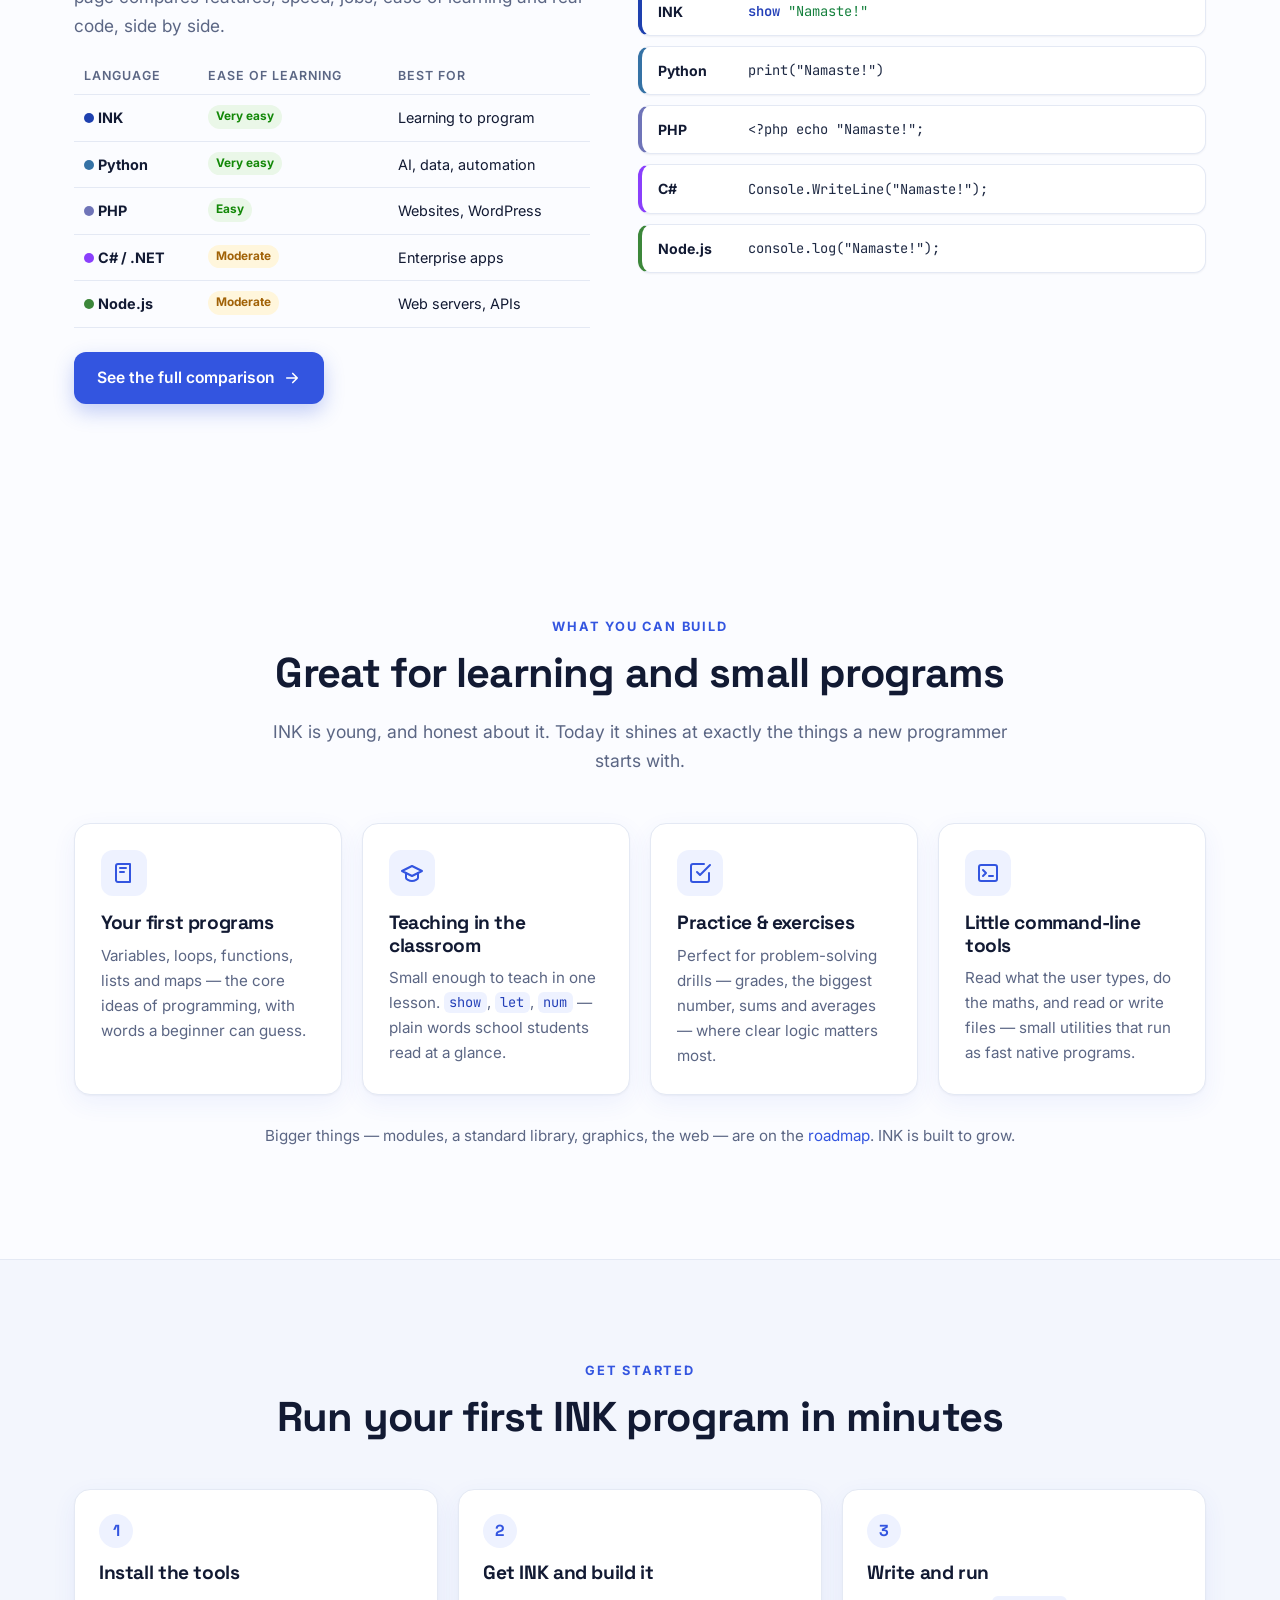
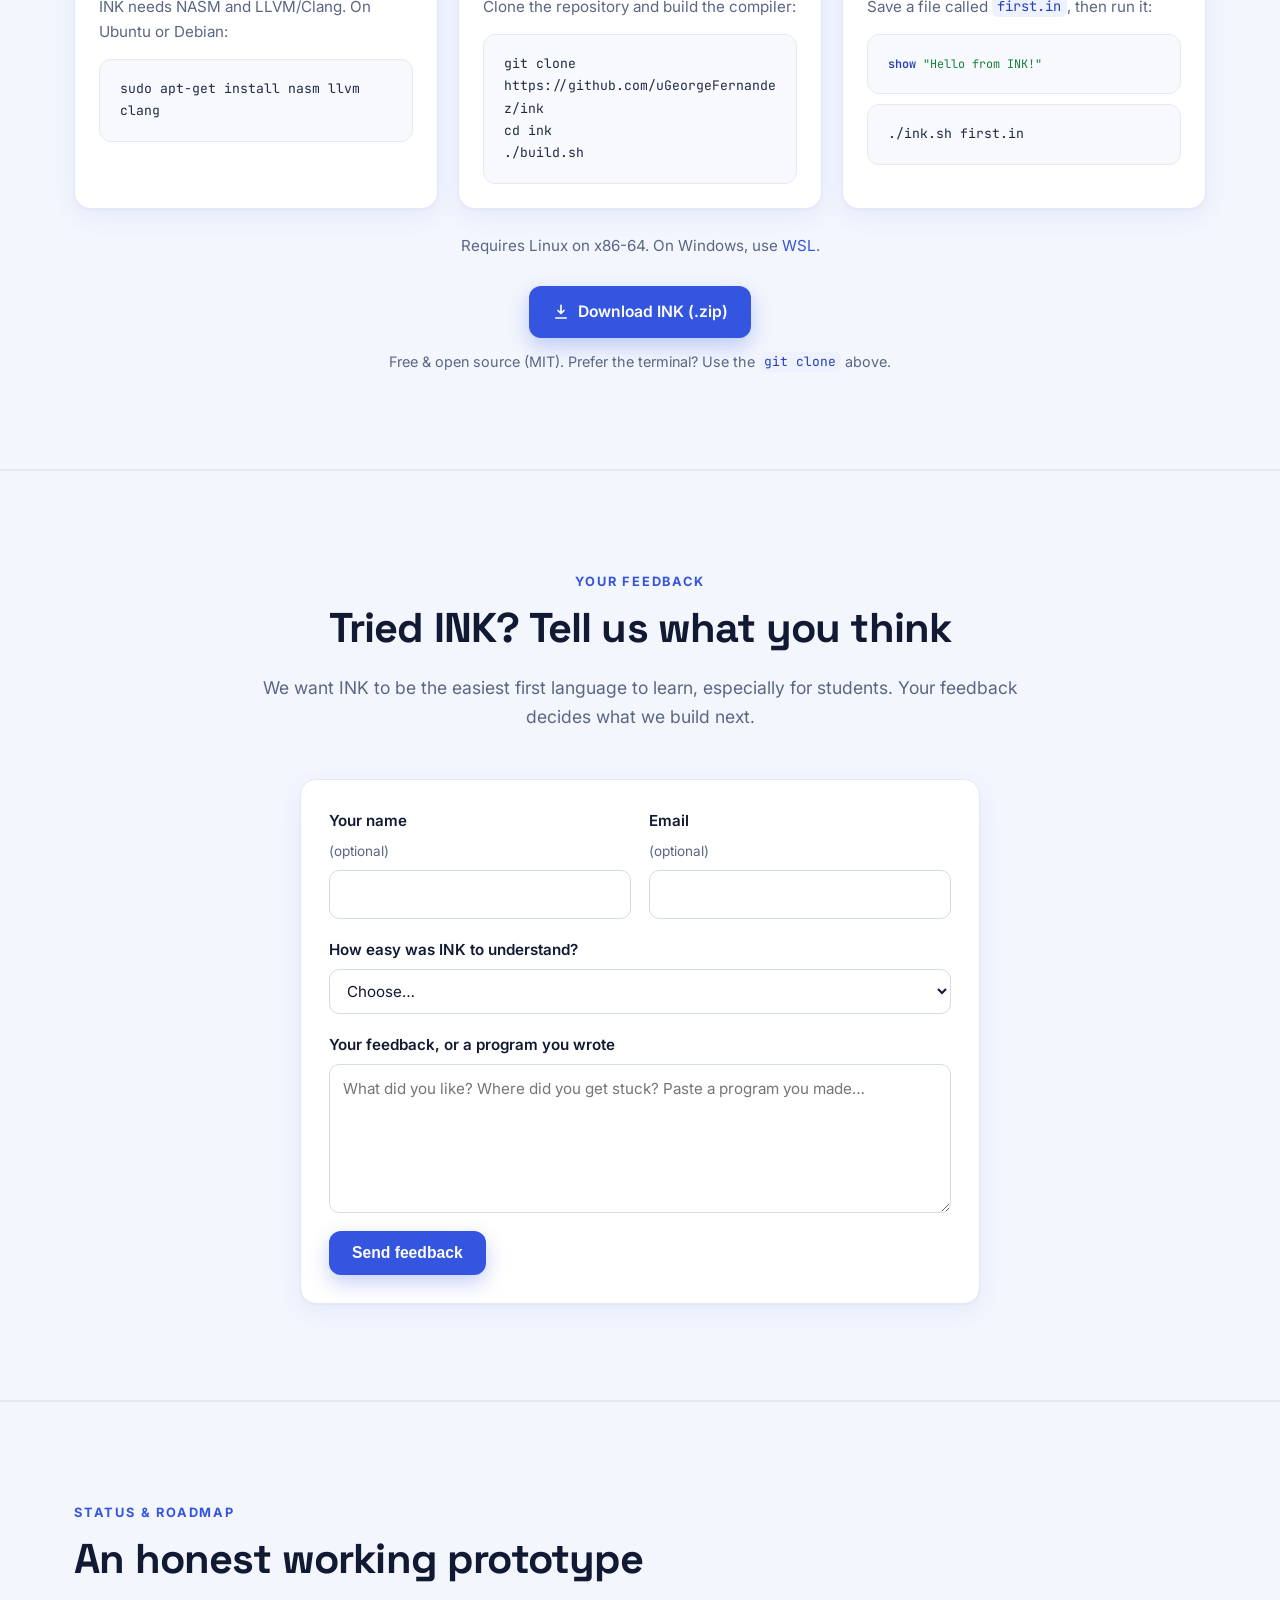
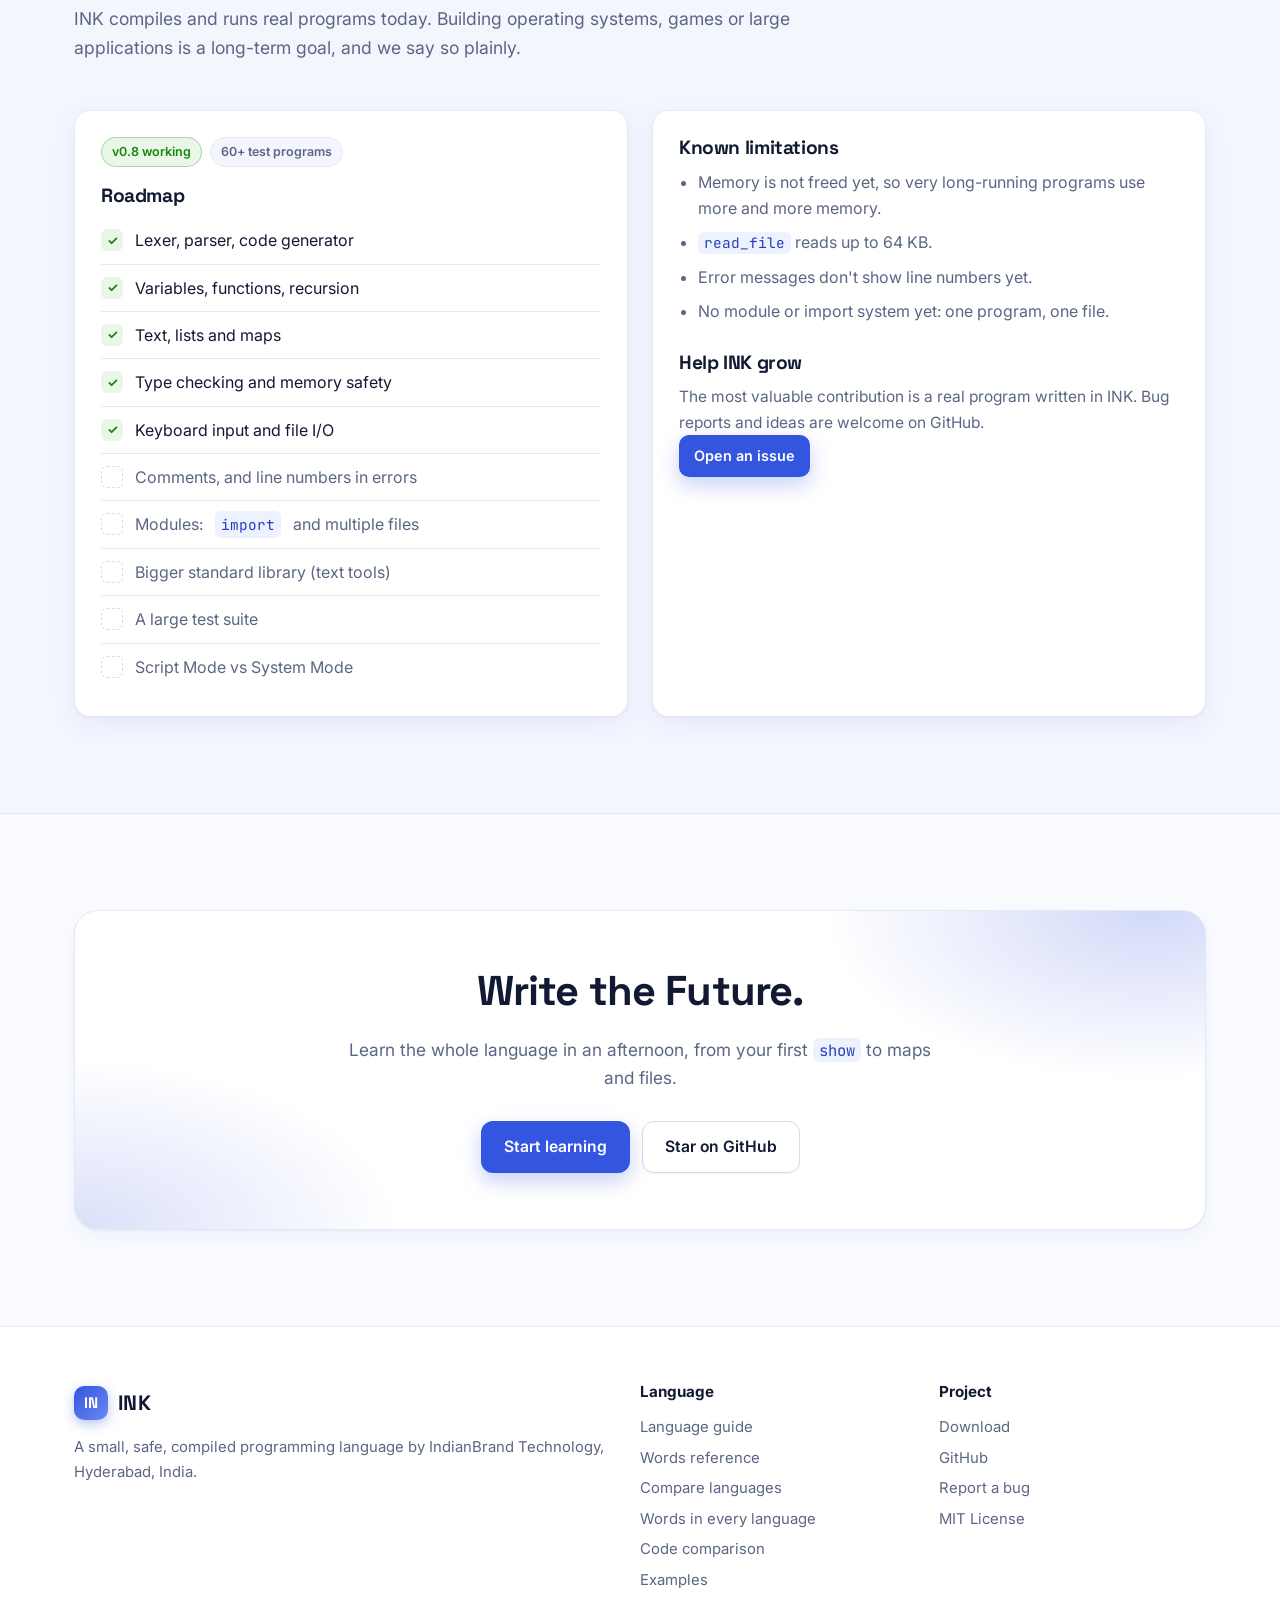
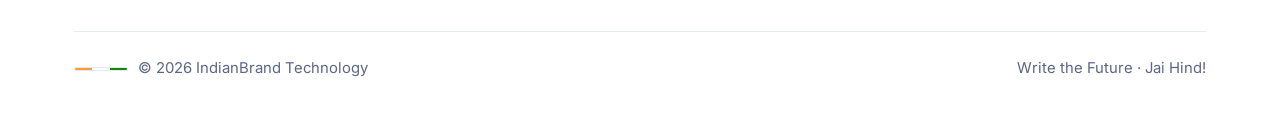
==== commit 51977796: "Phase 2: dedicated Download page + 'What you can build' section; link across nav/footer Co-Authored-" ====
--- a/website/index.html
+++ b/website/index.html
@@ -33,7 +33,7 @@
     </button>
     <nav class="nav-links">
       <a href="#why">Why INK</a>
-      <a href="#download">Download</a>
+      <a href="download.html">Download</a>
       <a href="learn.html">Learn</a>
       <a href="compare.html">Compare</a>
       <a href="code.html">Code</a>
@@ -361,8 +361,42 @@
   </div>
 </section>
 
+<!-- What you can build -->
+<section id="build">
+  <div class="container">
+    <div class="section-head center">
+      <span class="kicker">What you can build</span>
+      <h2>Great for learning and small programs</h2>
+      <p>INK is young, and honest about it. Today it shines at exactly the things a new programmer starts with.</p>
+    </div>
+    <div class="use-grid">
+      <div class="card use-card">
+        <div class="icon"><svg viewBox="0 0 24 24" fill="none" stroke="currentColor" stroke-width="2" stroke-linecap="round" stroke-linejoin="round"><path d="M4 19.5V5a2 2 0 0 1 2-2h12v18H6a2 2 0 0 1-2-1.5Z"/><path d="M8 7h6M8 11h4"/></svg></div>
+        <h3>Your first programs</h3>
+        <p>Variables, loops, functions, lists and maps — the core ideas of programming, with words a beginner can guess.</p>
+      </div>
+      <div class="card use-card">
+        <div class="icon"><svg viewBox="0 0 24 24" fill="none" stroke="currentColor" stroke-width="2" stroke-linecap="round" stroke-linejoin="round"><path d="M22 10 12 5 2 10l10 5 10-5Z"/><path d="M6 12v5c0 1 3 3 6 3s6-2 6-3v-5"/></svg></div>
+        <h3>Teaching in the classroom</h3>
+        <p>Small enough to teach in one lesson. <code>show</code>, <code>let</code>, <code>num</code> — plain words school students read at a glance.</p>
+      </div>
+      <div class="card use-card">
+        <div class="icon"><svg viewBox="0 0 24 24" fill="none" stroke="currentColor" stroke-width="2" stroke-linecap="round" stroke-linejoin="round"><path d="M9 11l3 3L22 4"/><path d="M21 12v7a2 2 0 0 1-2 2H5a2 2 0 0 1-2-2V5a2 2 0 0 1 2-2h11"/></svg></div>
+        <h3>Practice &amp; exercises</h3>
+        <p>Perfect for problem-solving drills — grades, the biggest number, sums and averages — where clear logic matters most.</p>
+      </div>
+      <div class="card use-card">
+        <div class="icon"><svg viewBox="0 0 24 24" fill="none" stroke="currentColor" stroke-width="2" stroke-linecap="round" stroke-linejoin="round"><rect x="3" y="4" width="18" height="16" rx="2"/><path d="m7 9 3 3-3 3M13 15h4"/></svg></div>
+        <h3>Little command-line tools</h3>
+        <p>Read what the user types, do the maths, and read or write files — small utilities that run as fast native programs.</p>
+      </div>
+    </div>
+    <p class="use-note">Bigger things — modules, a standard library, graphics, the web — are on the <a href="#roadmap">roadmap</a>. INK is built to grow.</p>
+  </div>
+</section>
+
 <!-- Get started -->
-<section id="start">
+<section class="soft" id="start">
   <div class="container">
     <div class="section-head center">
       <span class="kicker">Get started</span>
@@ -509,6 +543,7 @@
       </div>
       <div>
         <h4>Project</h4>
+        <a href="download.html">Download</a>
         <a href="https://github.com/uGeorgeFernandez/ink">GitHub</a>
         <a href="https://github.com/uGeorgeFernandez/ink/issues">Report a bug</a>
         <a href="https://github.com/uGeorgeFernandez/ink/blob/main/LICENSE">MIT License</a>
--- a/website/assets/style.css
+++ b/website/assets/style.css
@@ -669,3 +669,22 @@
 .dl-list li { position: relative; padding-left: 28px; color: var(--text); font-size: .95rem; }
 .dl-list li::before { content: "✓"; position: absolute; left: 0; top: 0; color: var(--green); font-weight: 700; }
 .dl-req { color: var(--text-muted); font-size: .93rem; margin: 0; }
+
+/* ---------- Download page: release card ---------- */
+.release-card { display: grid; grid-template-columns: 1.4fr 1fr; gap: 36px; align-items: center; background: var(--surface); border: 1px solid var(--border); border-radius: 20px; padding: 36px; box-shadow: var(--shadow-lg); }
+@media (max-width: 760px) { .release-card { grid-template-columns: 1fr; gap: 24px; padding: 24px; } }
+.release-tag { display: inline-block; font-size: .75rem; font-weight: 700; letter-spacing: .08em; text-transform: uppercase; color: var(--primary); background: var(--primary-soft); padding: 4px 11px; border-radius: 999px; margin-bottom: 12px; }
+.release-main h2 { font-size: 2.4rem; margin-bottom: 8px; }
+.release-main > p { color: var(--text-muted); max-width: 34em; }
+.release-facts { list-style: none; margin: 0; padding: 0; display: grid; gap: 1px; background: var(--border); border: 1px solid var(--border); border-radius: 12px; overflow: hidden; }
+.release-facts li { display: flex; justify-content: space-between; gap: 16px; background: var(--bg-soft); padding: 12px 16px; font-size: .92rem; }
+.release-facts span { color: var(--text-muted); }
+.release-facts b { color: var(--text); text-align: right; }
+
+/* ---------- What you can build ---------- */
+.use-grid { display: grid; grid-template-columns: repeat(auto-fit, minmax(240px, 1fr)); gap: 20px; }
+.use-card .icon { width: 46px; height: 46px; border-radius: 12px; display: grid; place-items: center; background: linear-gradient(135deg, var(--saffron-soft), var(--primary-soft)); color: var(--primary); margin-bottom: 16px; }
+.use-card .icon svg { width: 24px; height: 24px; }
+.use-card h3 { margin-bottom: 8px; }
+.use-card p { color: var(--text-muted); font-size: .95rem; margin: 0; }
+.use-note { text-align: center; color: var(--text-muted); margin-top: 28px; font-size: .95rem; }
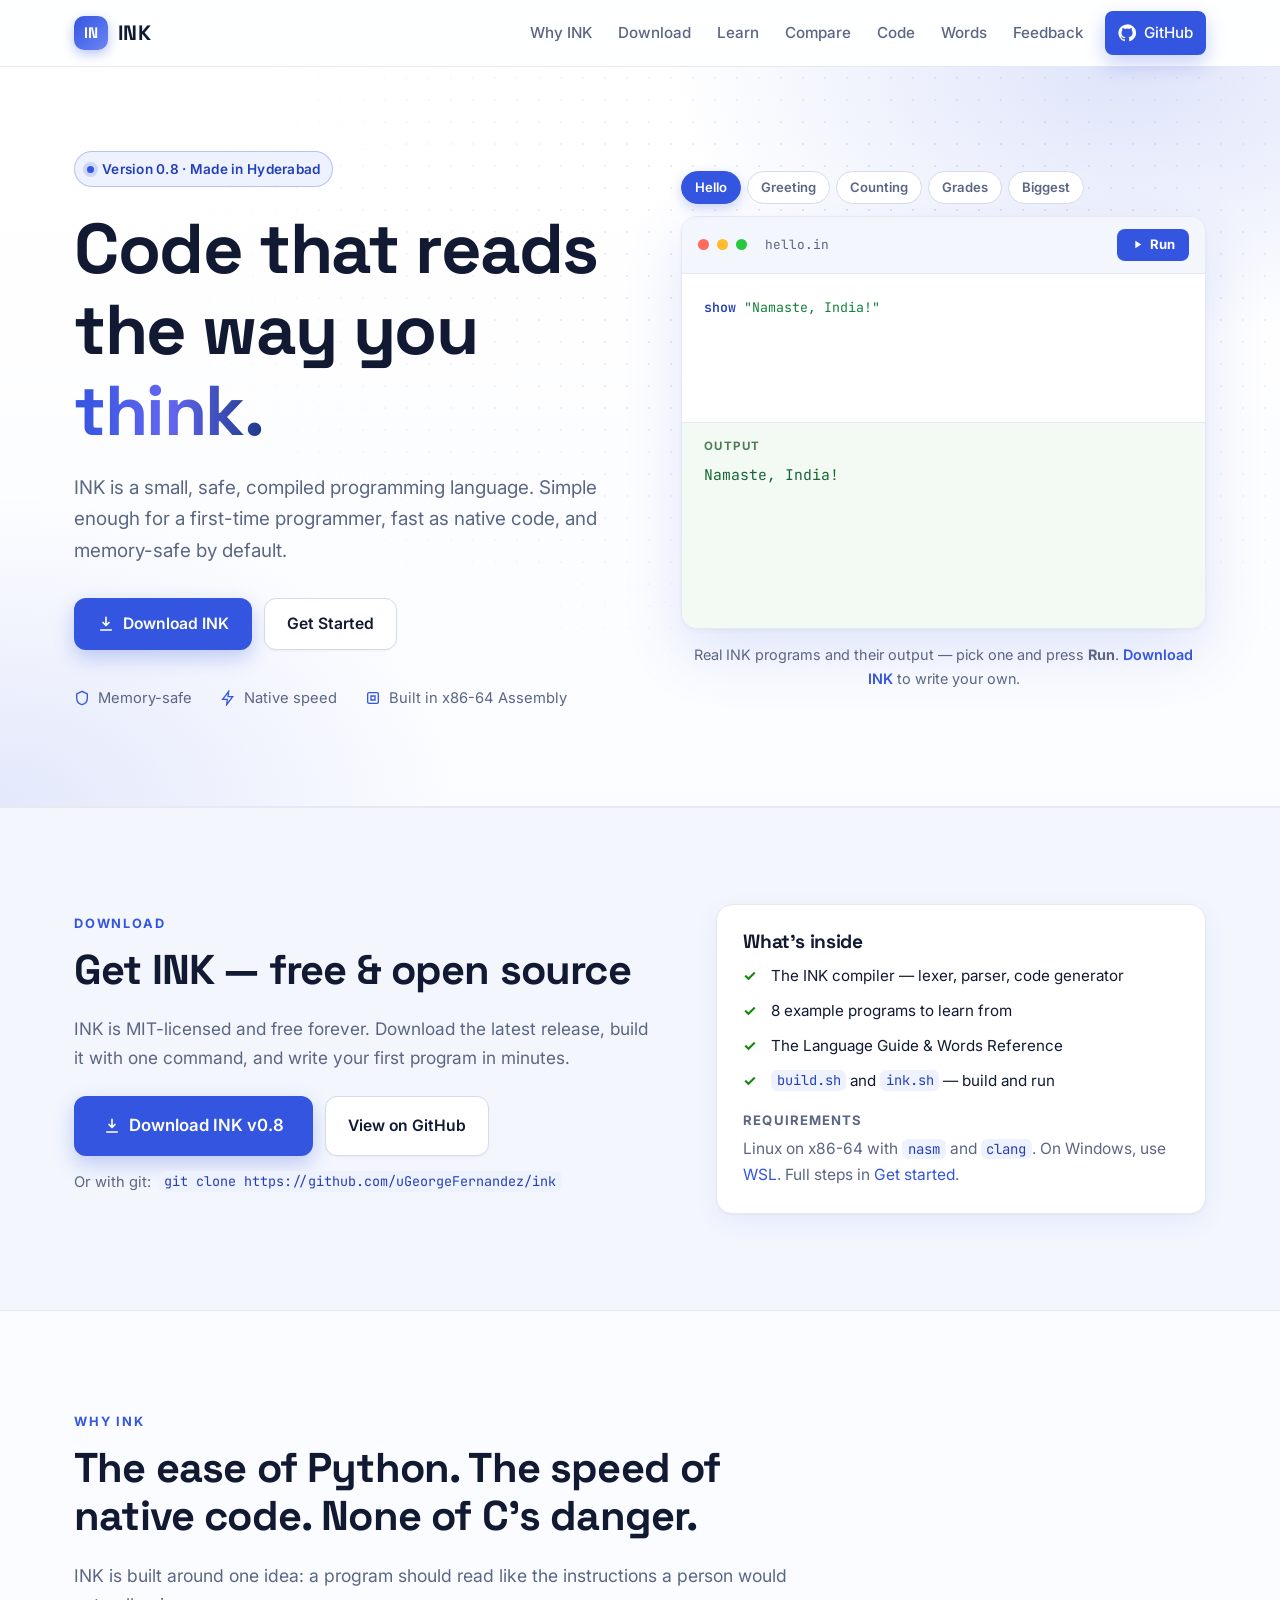
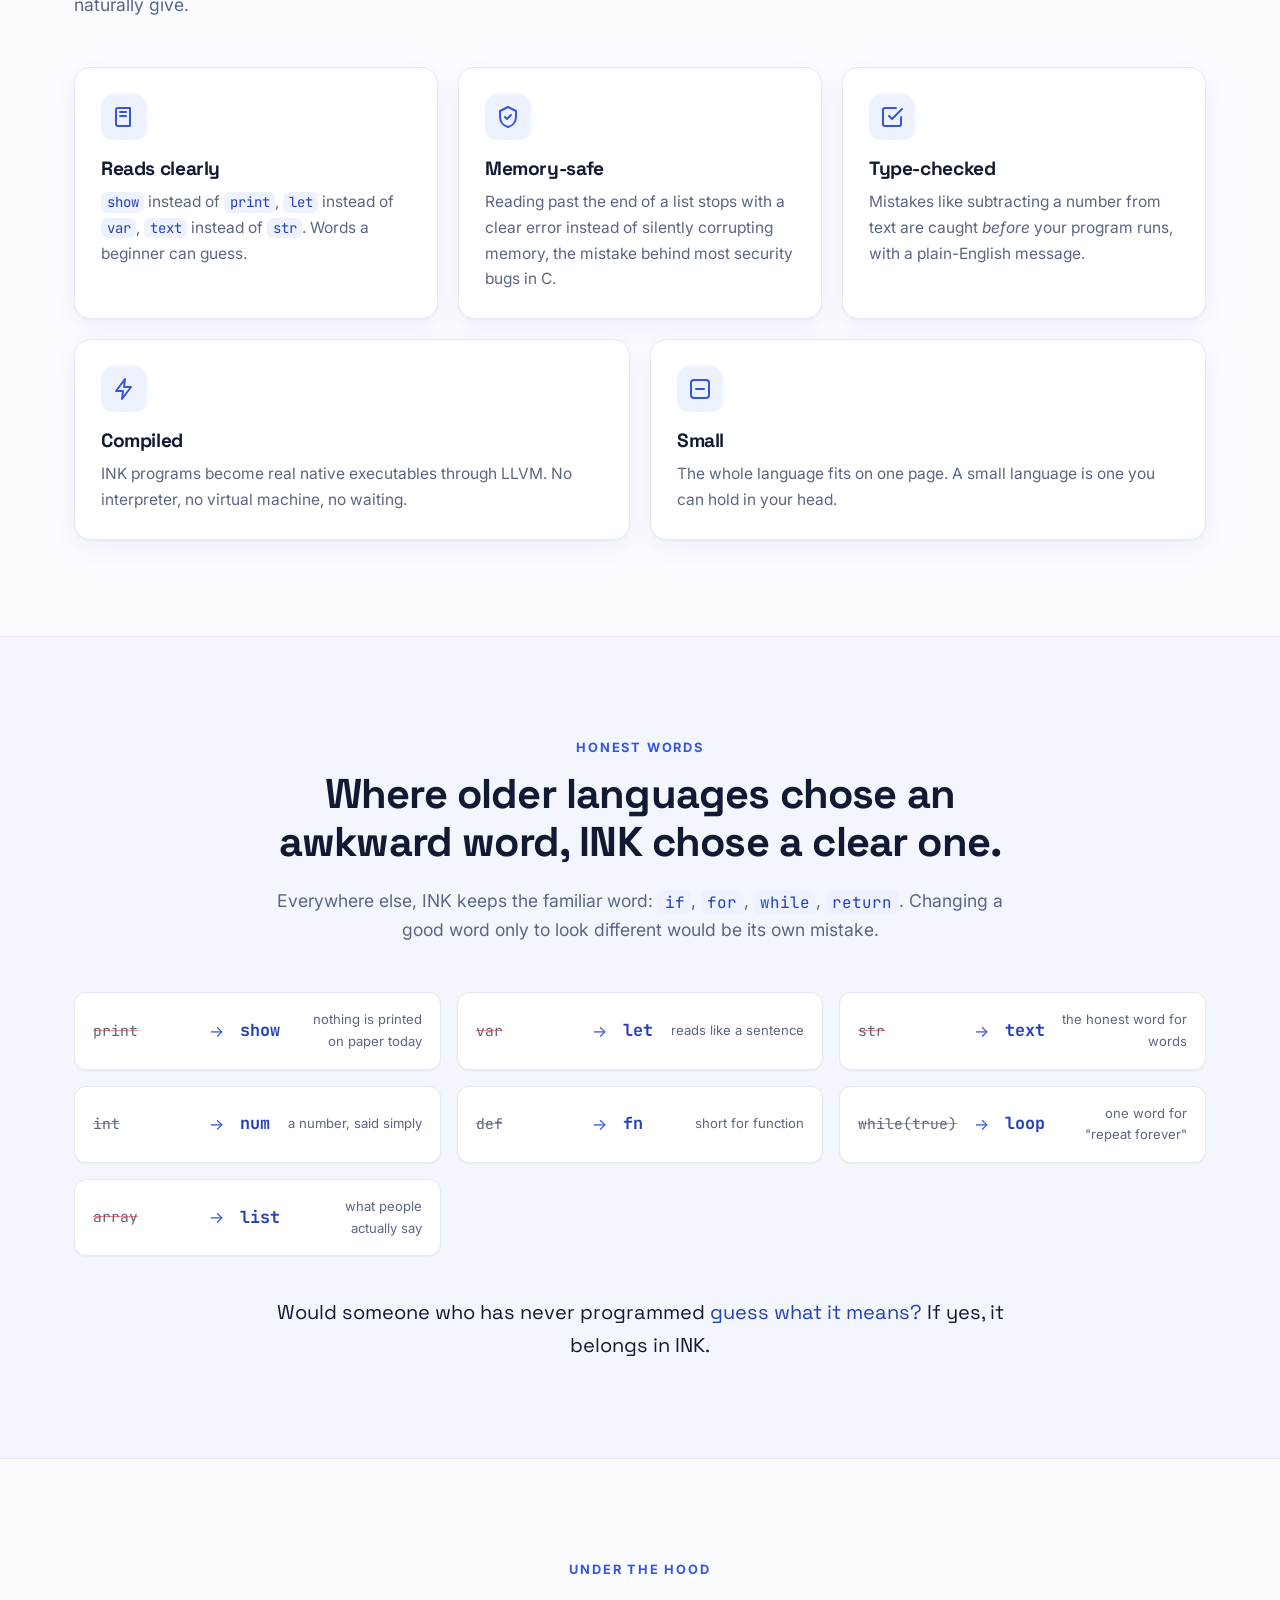
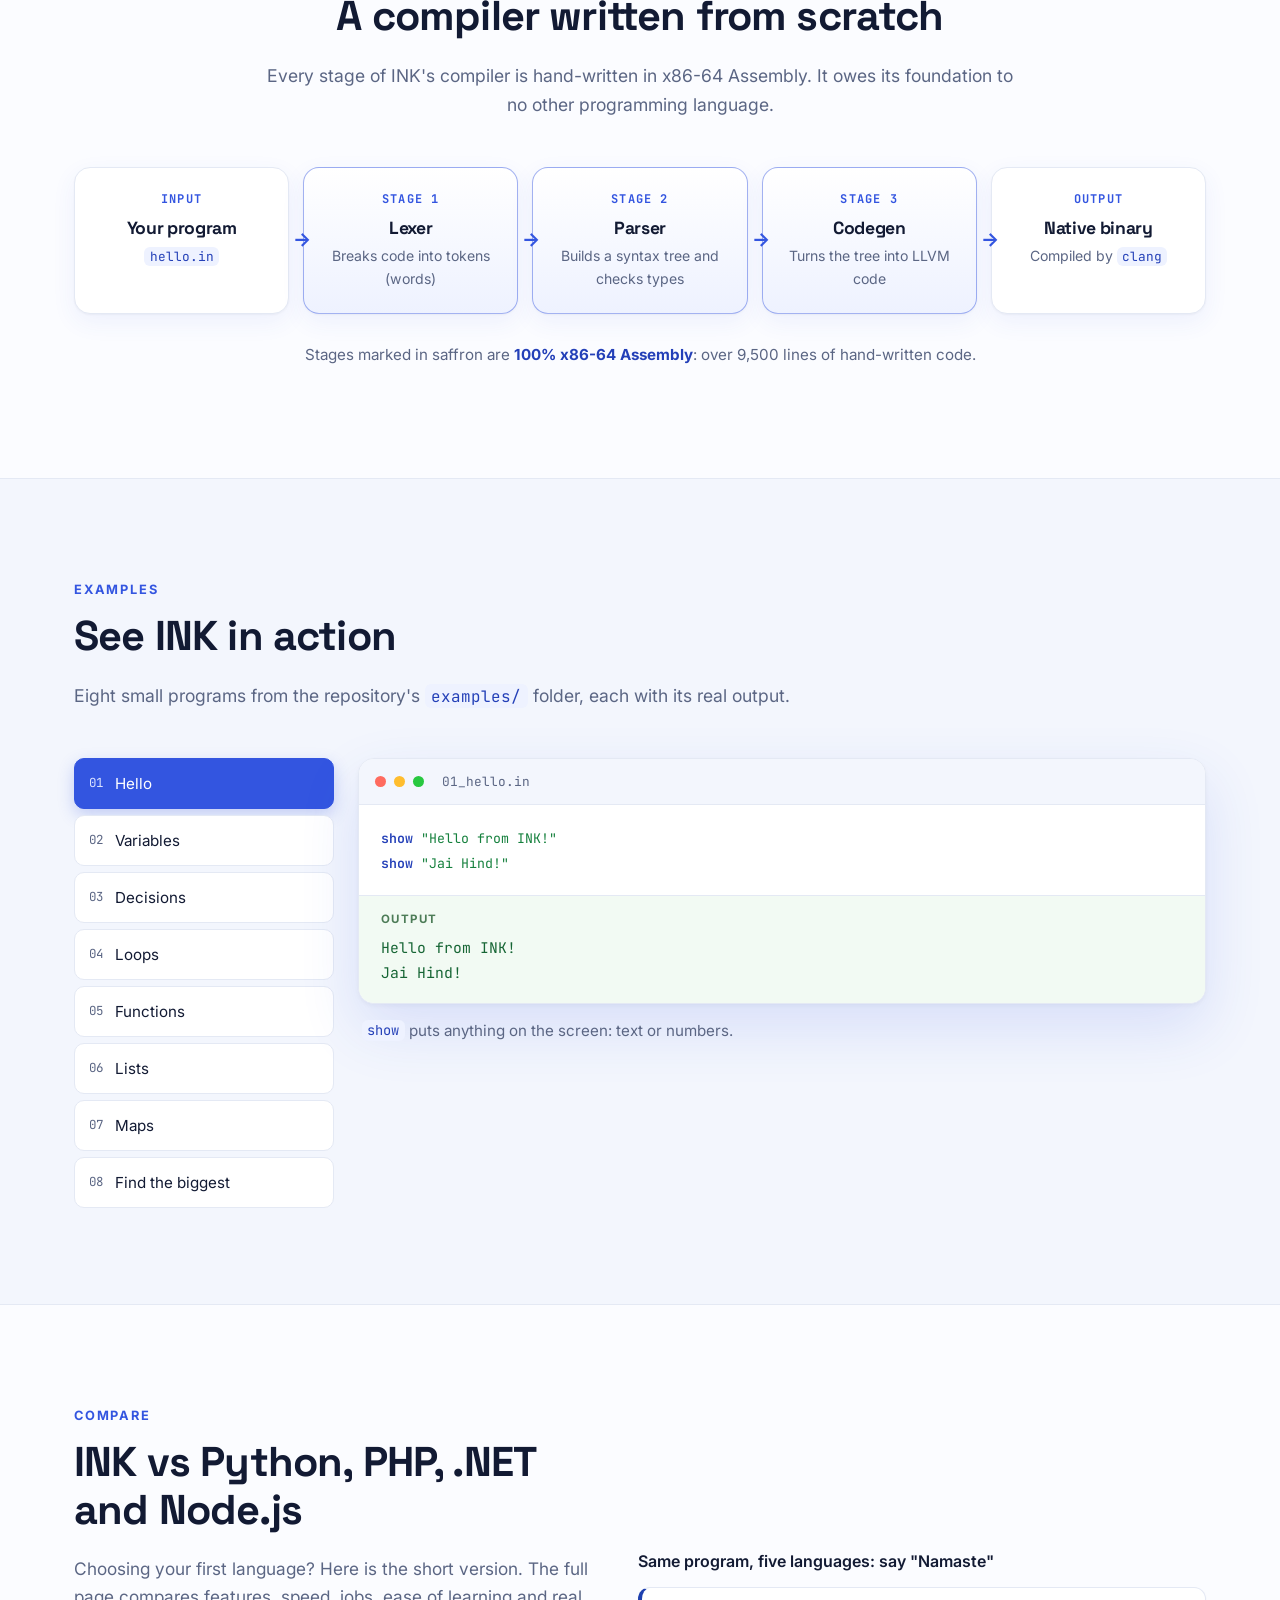
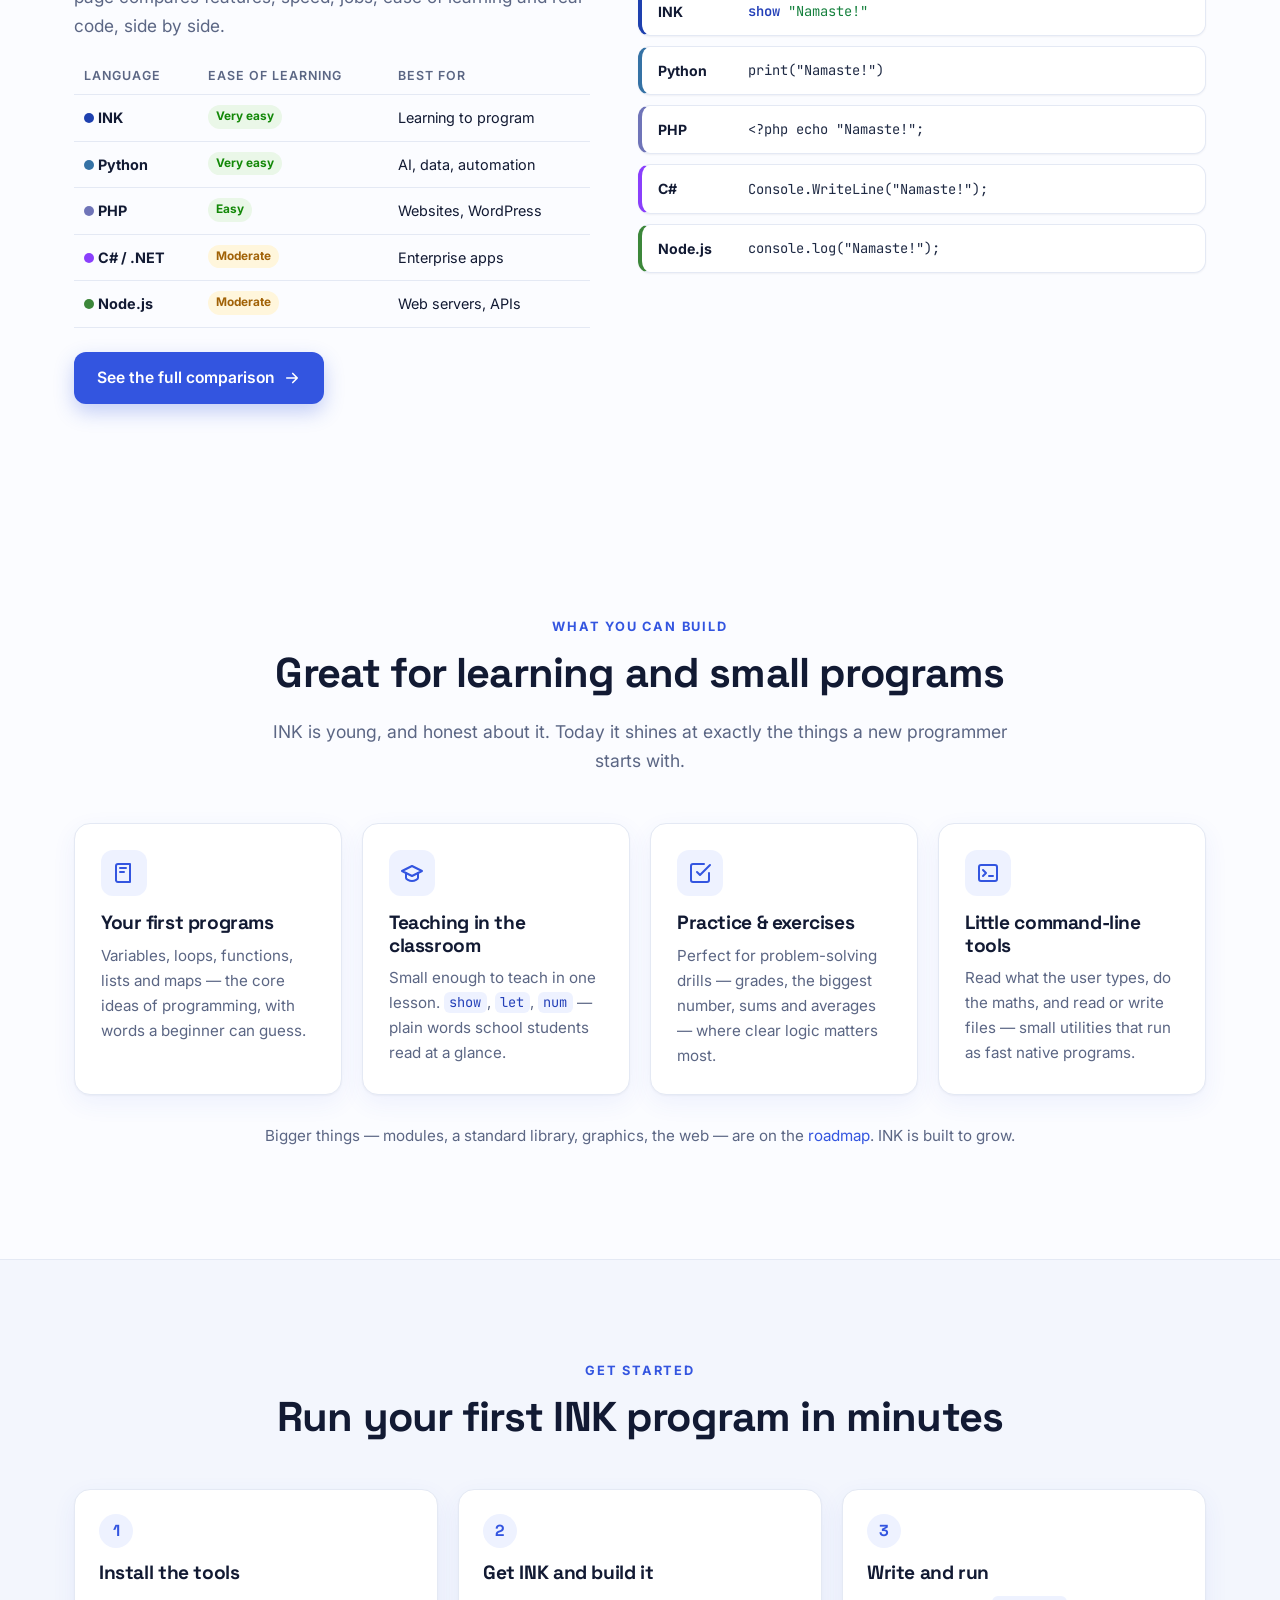
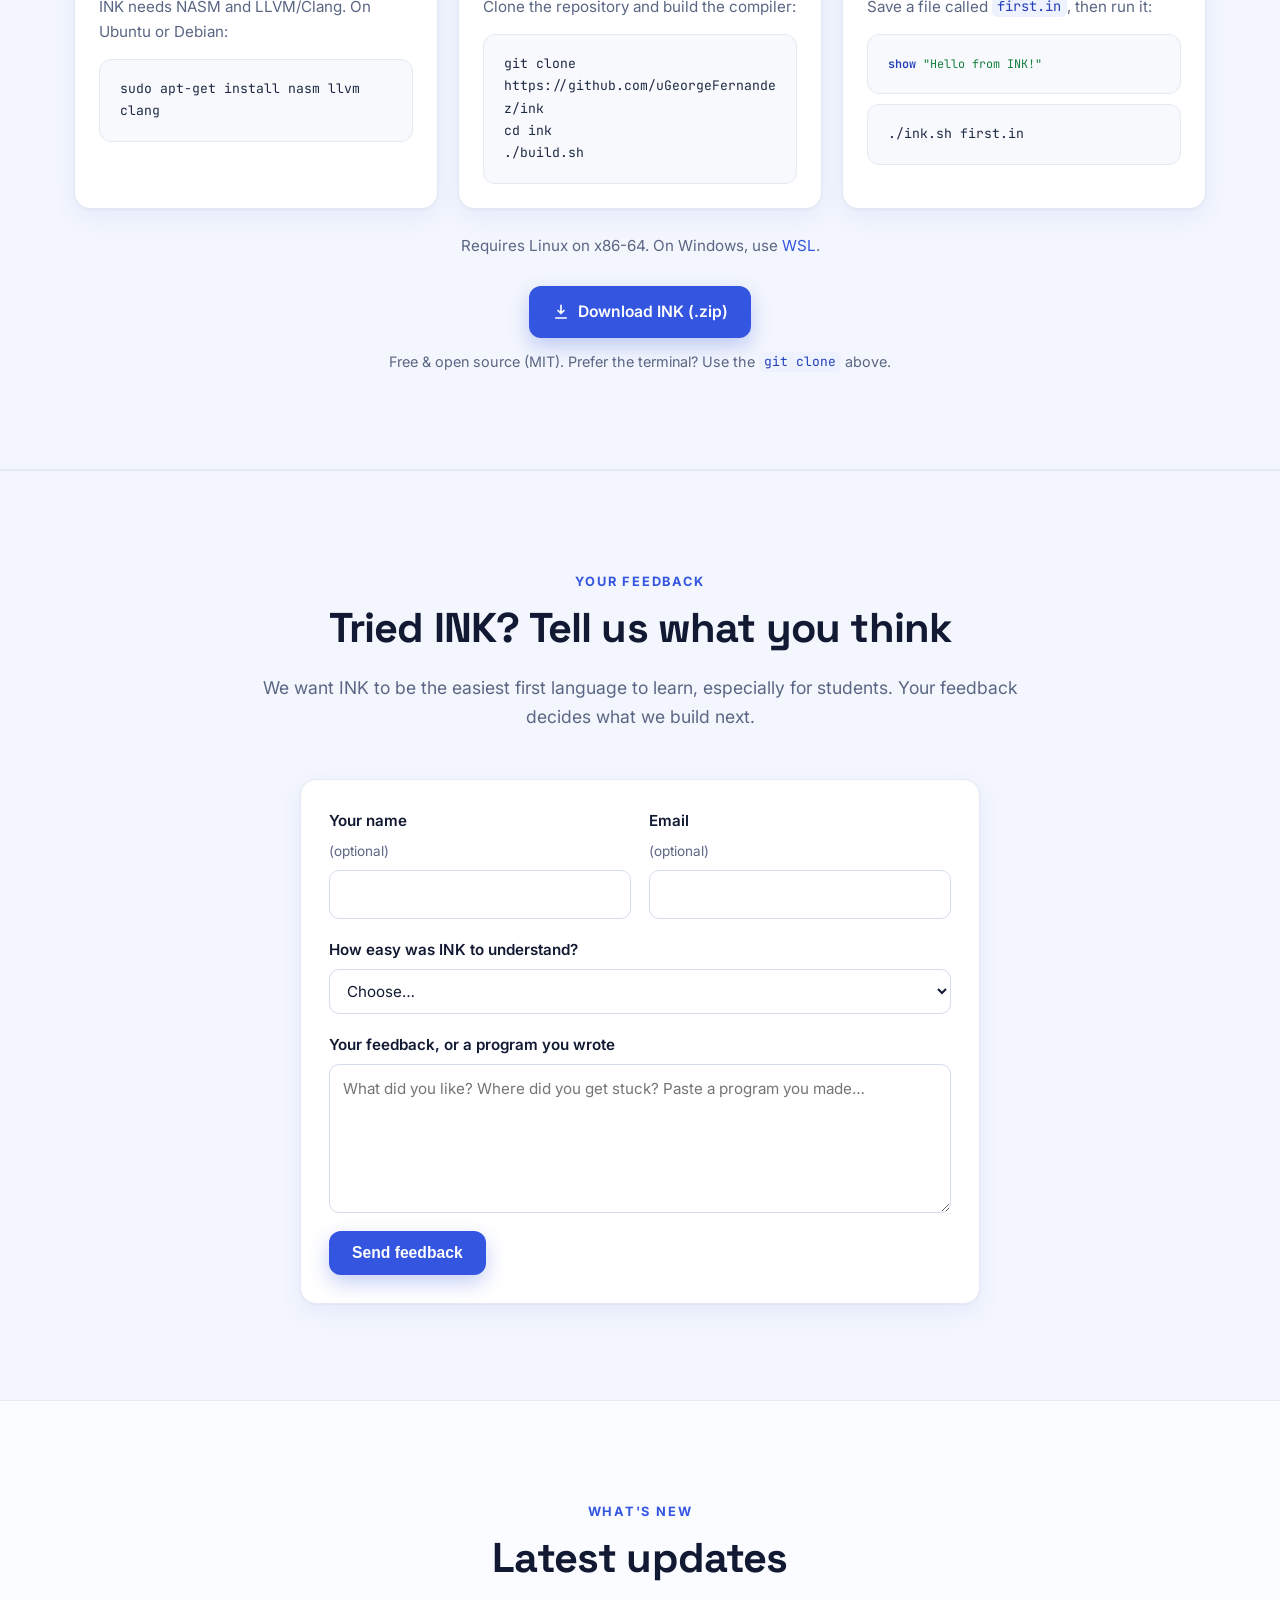
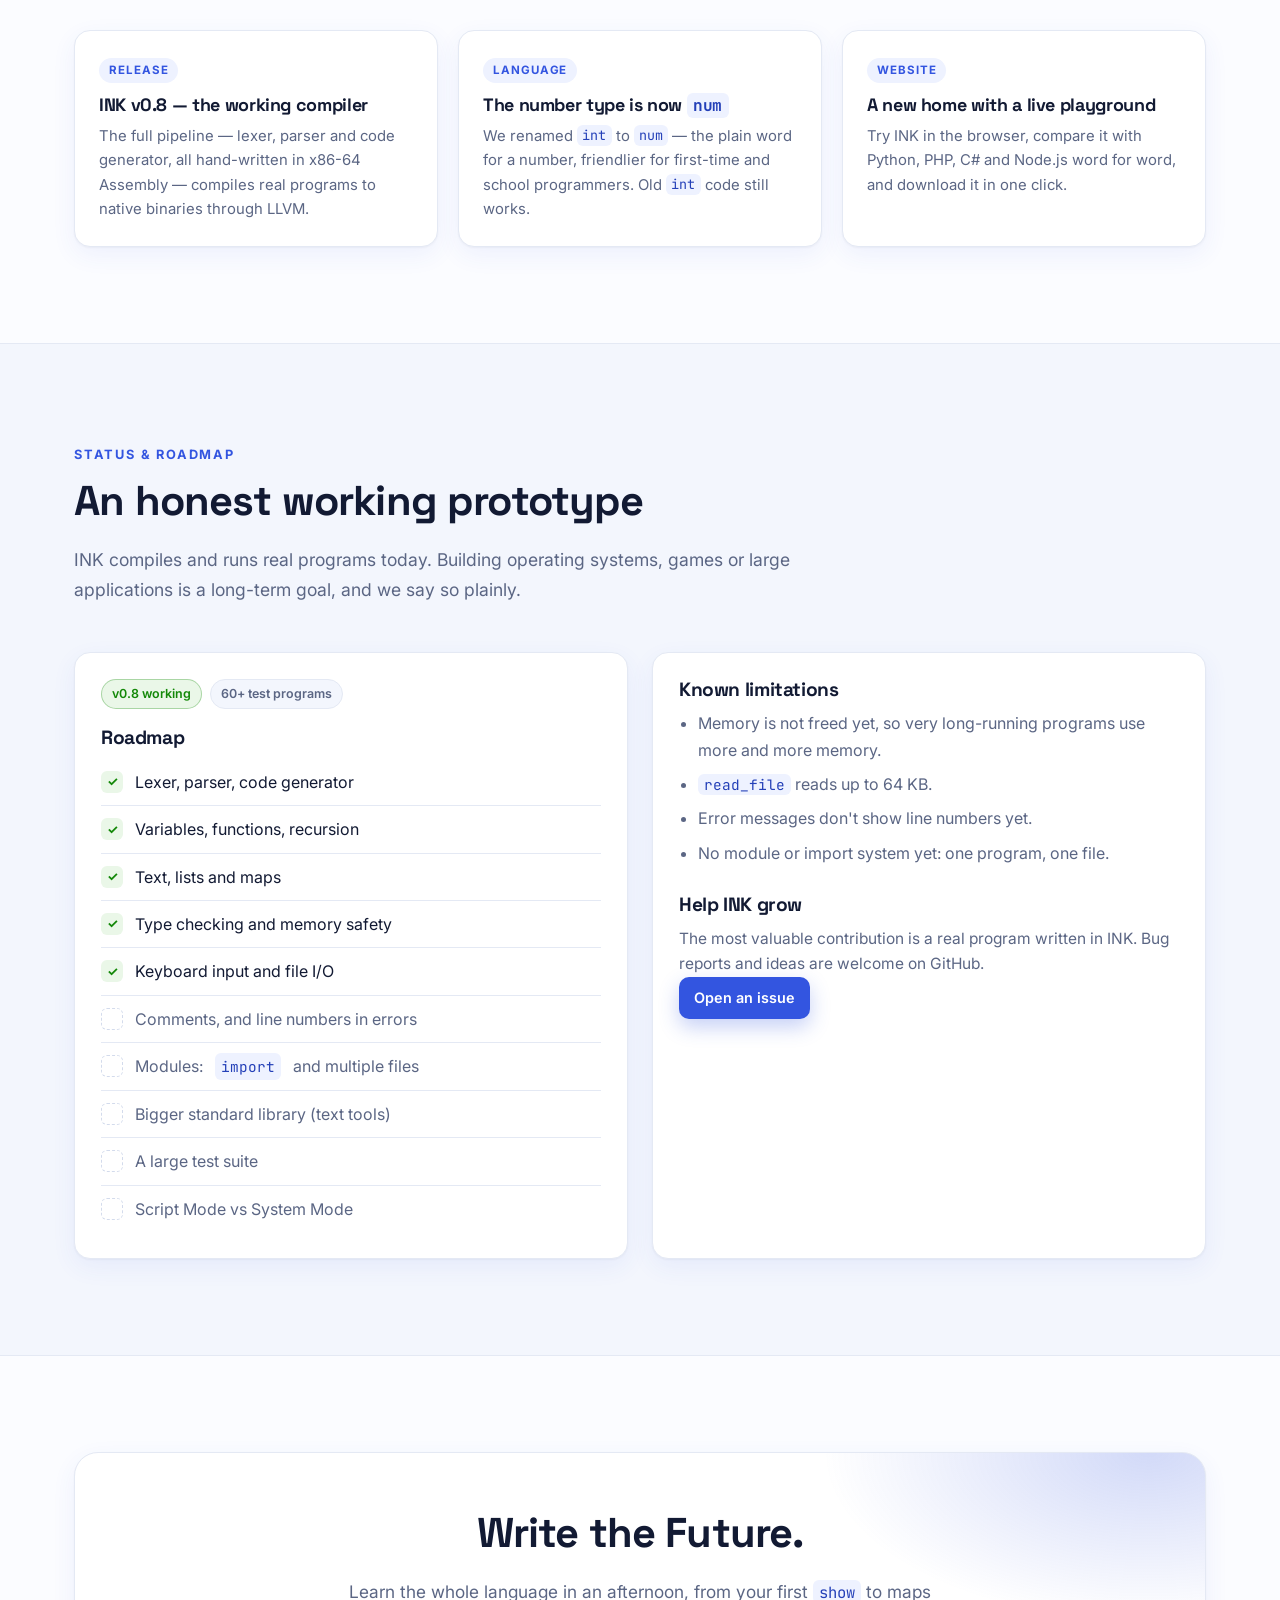
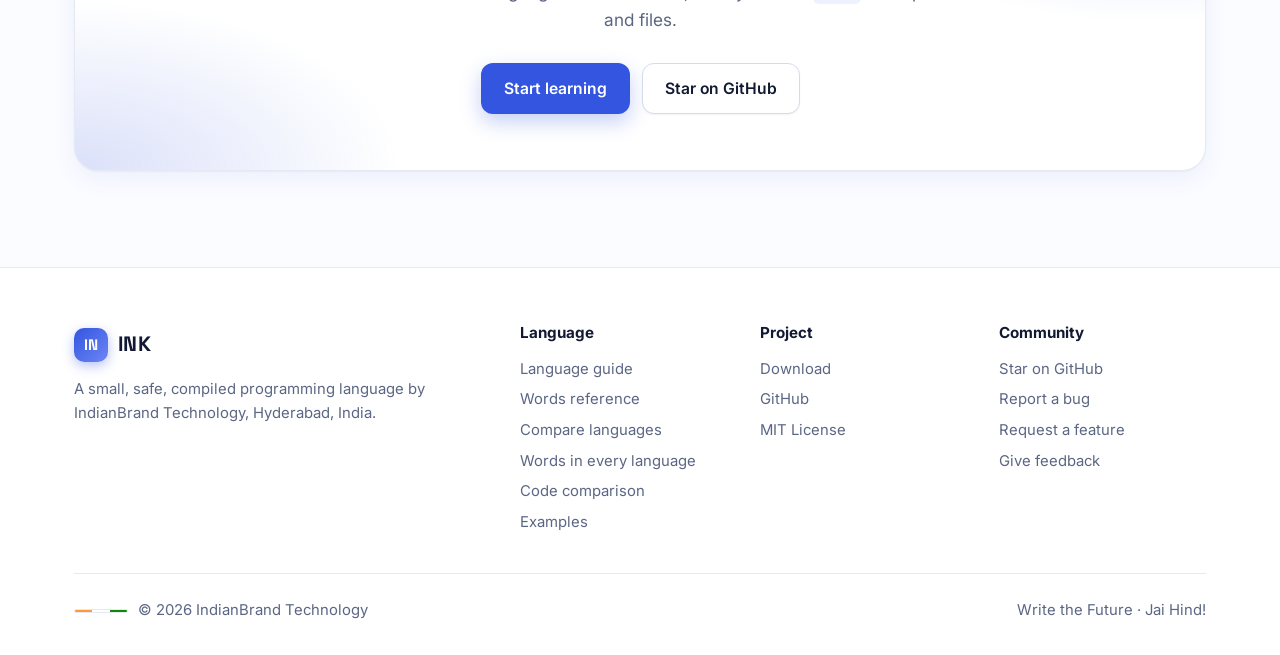
==== commit d72738c7: "Phase 3: What's-new panel and 4-column footer with Community links Co-Authored-By: Claude Opus 4.8 <" ====
--- a/website/index.html
+++ b/website/index.html
@@ -470,6 +470,33 @@
   </div>
 </section>
 
+<!-- What's new -->
+<section id="news">
+  <div class="container">
+    <div class="section-head center">
+      <span class="kicker">What's new</span>
+      <h2>Latest updates</h2>
+    </div>
+    <div class="news-list">
+      <article class="news-item">
+        <span class="news-tag">Release</span>
+        <h3>INK v0.8 — the working compiler</h3>
+        <p>The full pipeline — lexer, parser and code generator, all hand-written in x86-64 Assembly — compiles real programs to native binaries through LLVM.</p>
+      </article>
+      <article class="news-item">
+        <span class="news-tag">Language</span>
+        <h3>The number type is now <code>num</code></h3>
+        <p>We renamed <code>int</code> to <code>num</code> — the plain word for a number, friendlier for first-time and school programmers. Old <code>int</code> code still works.</p>
+      </article>
+      <article class="news-item">
+        <span class="news-tag">Website</span>
+        <h3>A new home with a live playground</h3>
+        <p>Try INK in the browser, compare it with Python, PHP, C# and Node.js word for word, and download it in one click.</p>
+      </article>
+    </div>
+  </div>
+</section>
+
 <!-- Status & roadmap -->
 <section class="soft" id="roadmap">
   <div class="container">
@@ -545,8 +572,14 @@
         <h4>Project</h4>
         <a href="download.html">Download</a>
         <a href="https://github.com/uGeorgeFernandez/ink">GitHub</a>
+        <a href="https://github.com/uGeorgeFernandez/ink/blob/main/LICENSE">MIT License</a>
+      </div>
+      <div>
+        <h4>Community</h4>
+        <a href="https://github.com/uGeorgeFernandez/ink">Star on GitHub</a>
         <a href="https://github.com/uGeorgeFernandez/ink/issues">Report a bug</a>
-        <a href="https://github.com/uGeorgeFernandez/ink/blob/main/LICENSE">MIT License</a>
+        <a href="https://github.com/uGeorgeFernandez/ink/issues/new">Request a feature</a>
+        <a href="index.html#feedback">Give feedback</a>
       </div>
     </div>
     <div class="foot-bottom">
--- a/website/assets/style.css
+++ b/website/assets/style.css
@@ -338,7 +338,7 @@
 
 /* footer */
 footer { background: #fff; border-top: 1px solid var(--border); color: var(--text-muted); padding: 56px 0 32px; font-size: .93rem; }
-.foot-grid { display: grid; grid-template-columns: 2fr 1fr 1fr; gap: 32px; margin-bottom: 36px; }
+.foot-grid { display: grid; grid-template-columns: 2fr 1fr 1fr 1fr; gap: 32px; margin-bottom: 36px; }
 footer h4 { font-size: .95rem; margin-bottom: 12px; font-family: var(--font); letter-spacing: 0; }
 footer a { color: var(--text-muted); display: block; padding: 3px 0; }
 footer a:hover { color: var(--primary); }
@@ -688,3 +688,10 @@
 .use-card h3 { margin-bottom: 8px; }
 .use-card p { color: var(--text-muted); font-size: .95rem; margin: 0; }
 .use-note { text-align: center; color: var(--text-muted); margin-top: 28px; font-size: .95rem; }
+
+/* ---------- What's new ---------- */
+.news-list { display: grid; grid-template-columns: repeat(auto-fit, minmax(280px, 1fr)); gap: 20px; }
+.news-item { background: var(--surface); border: 1px solid var(--border); border-radius: var(--radius); padding: 24px; box-shadow: var(--shadow); }
+.news-tag { display: inline-block; font-size: .72rem; font-weight: 700; letter-spacing: .08em; text-transform: uppercase; color: var(--primary); background: var(--primary-soft); padding: 3px 10px; border-radius: 999px; margin-bottom: 12px; }
+.news-item h3 { font-size: 1.12rem; margin-bottom: 8px; }
+.news-item p { color: var(--text-muted); font-size: .93rem; margin: 0; }
